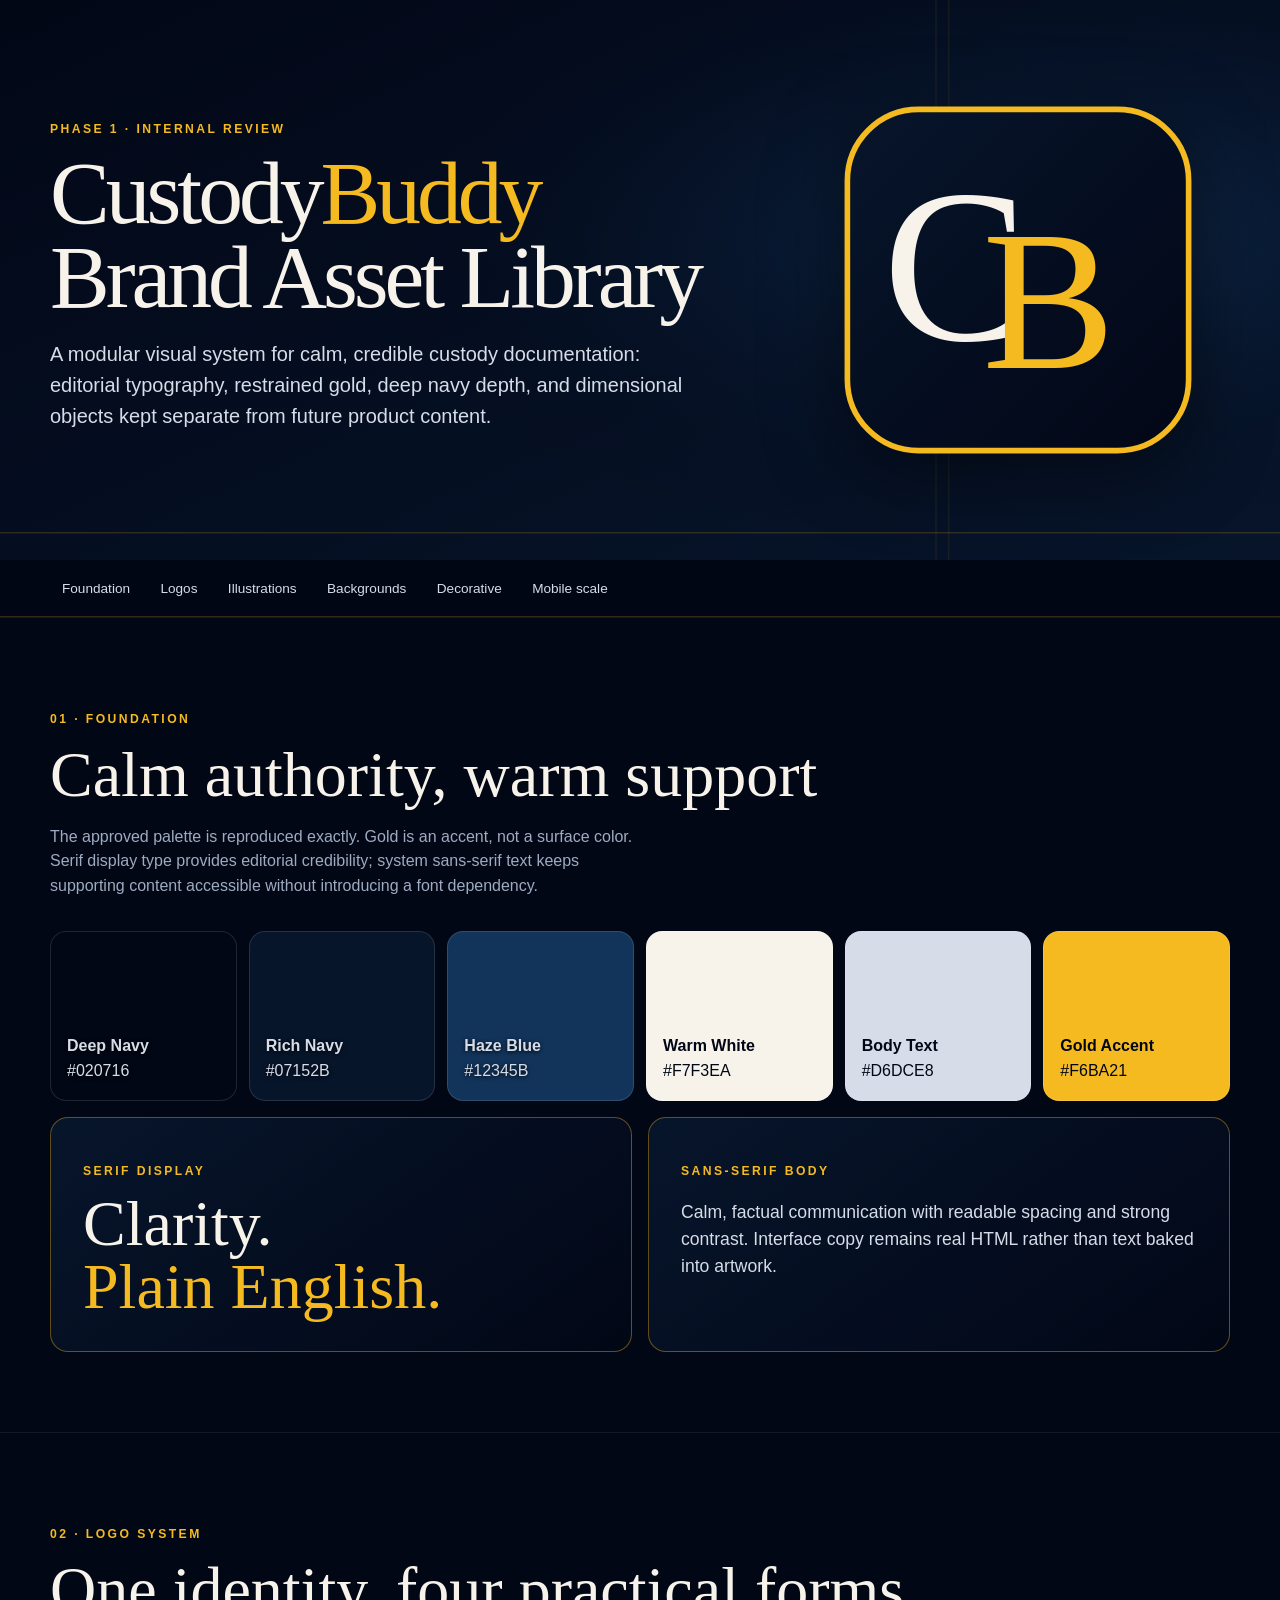
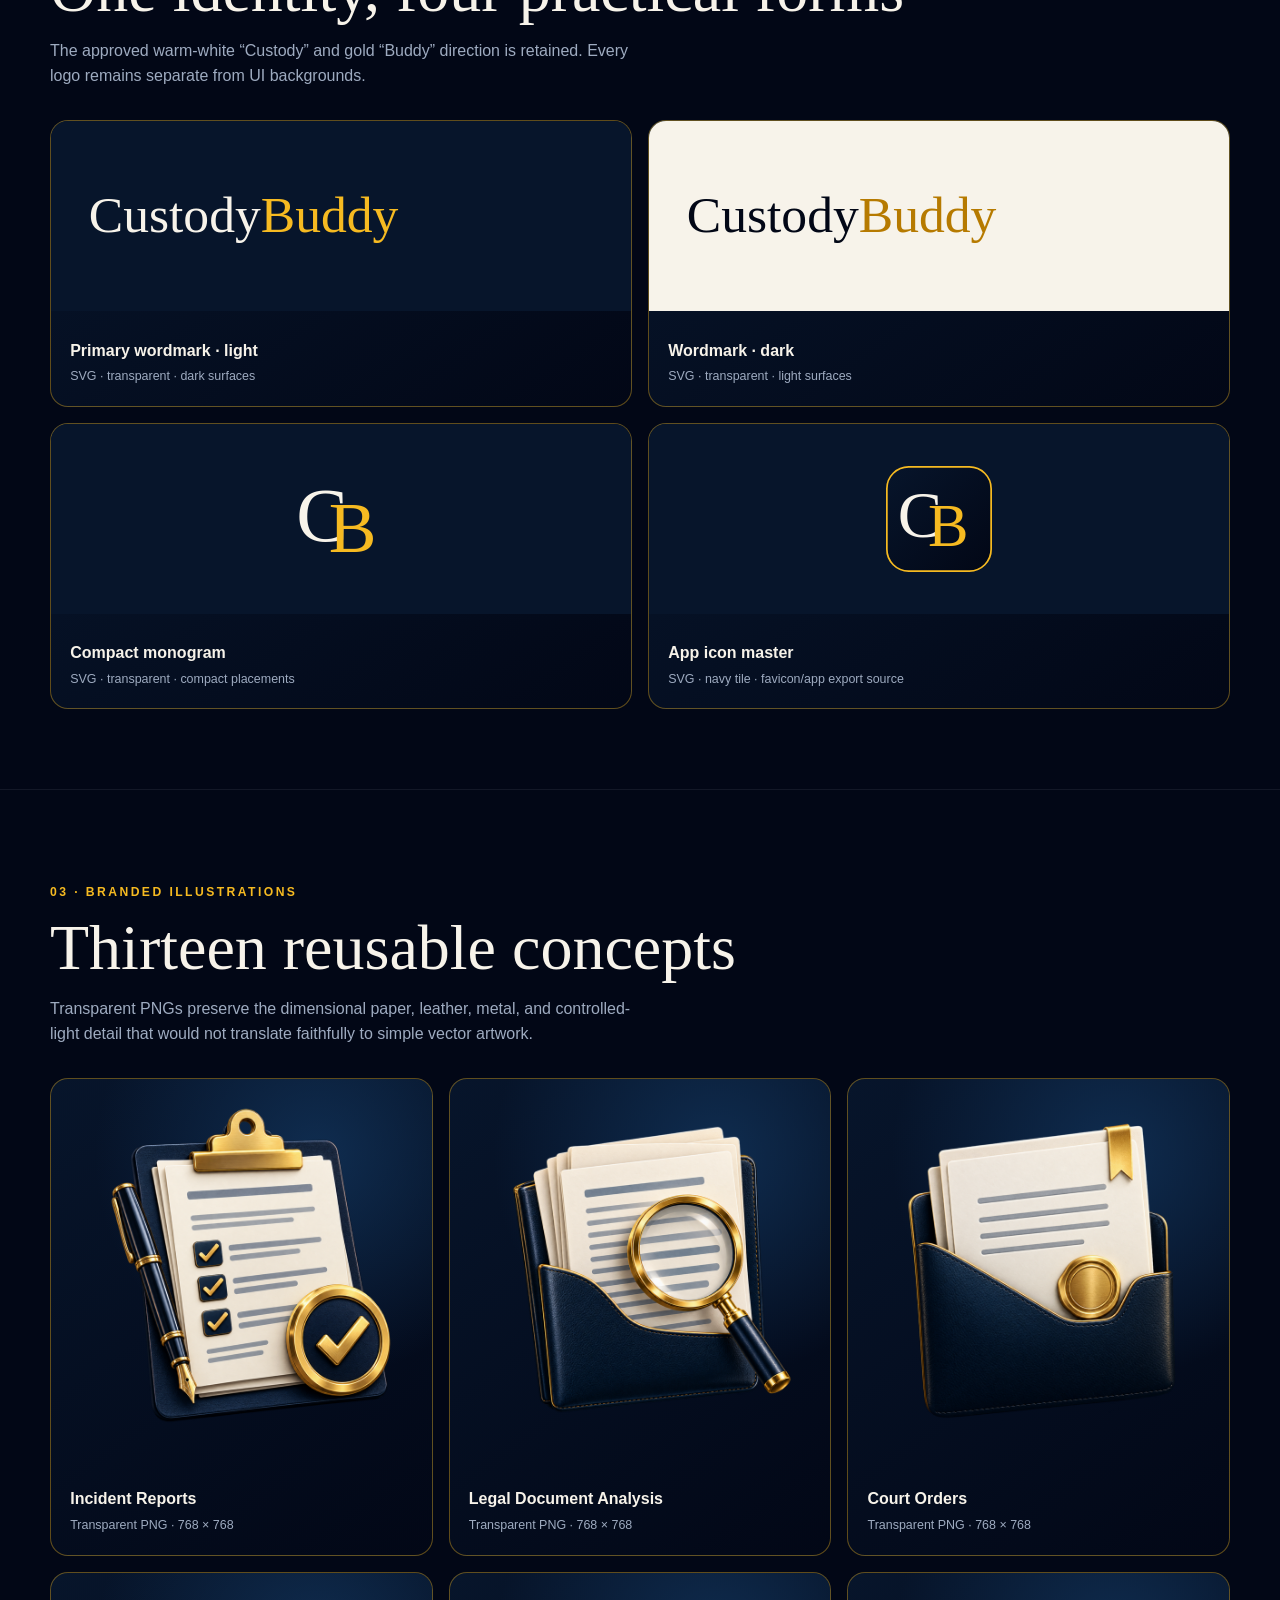
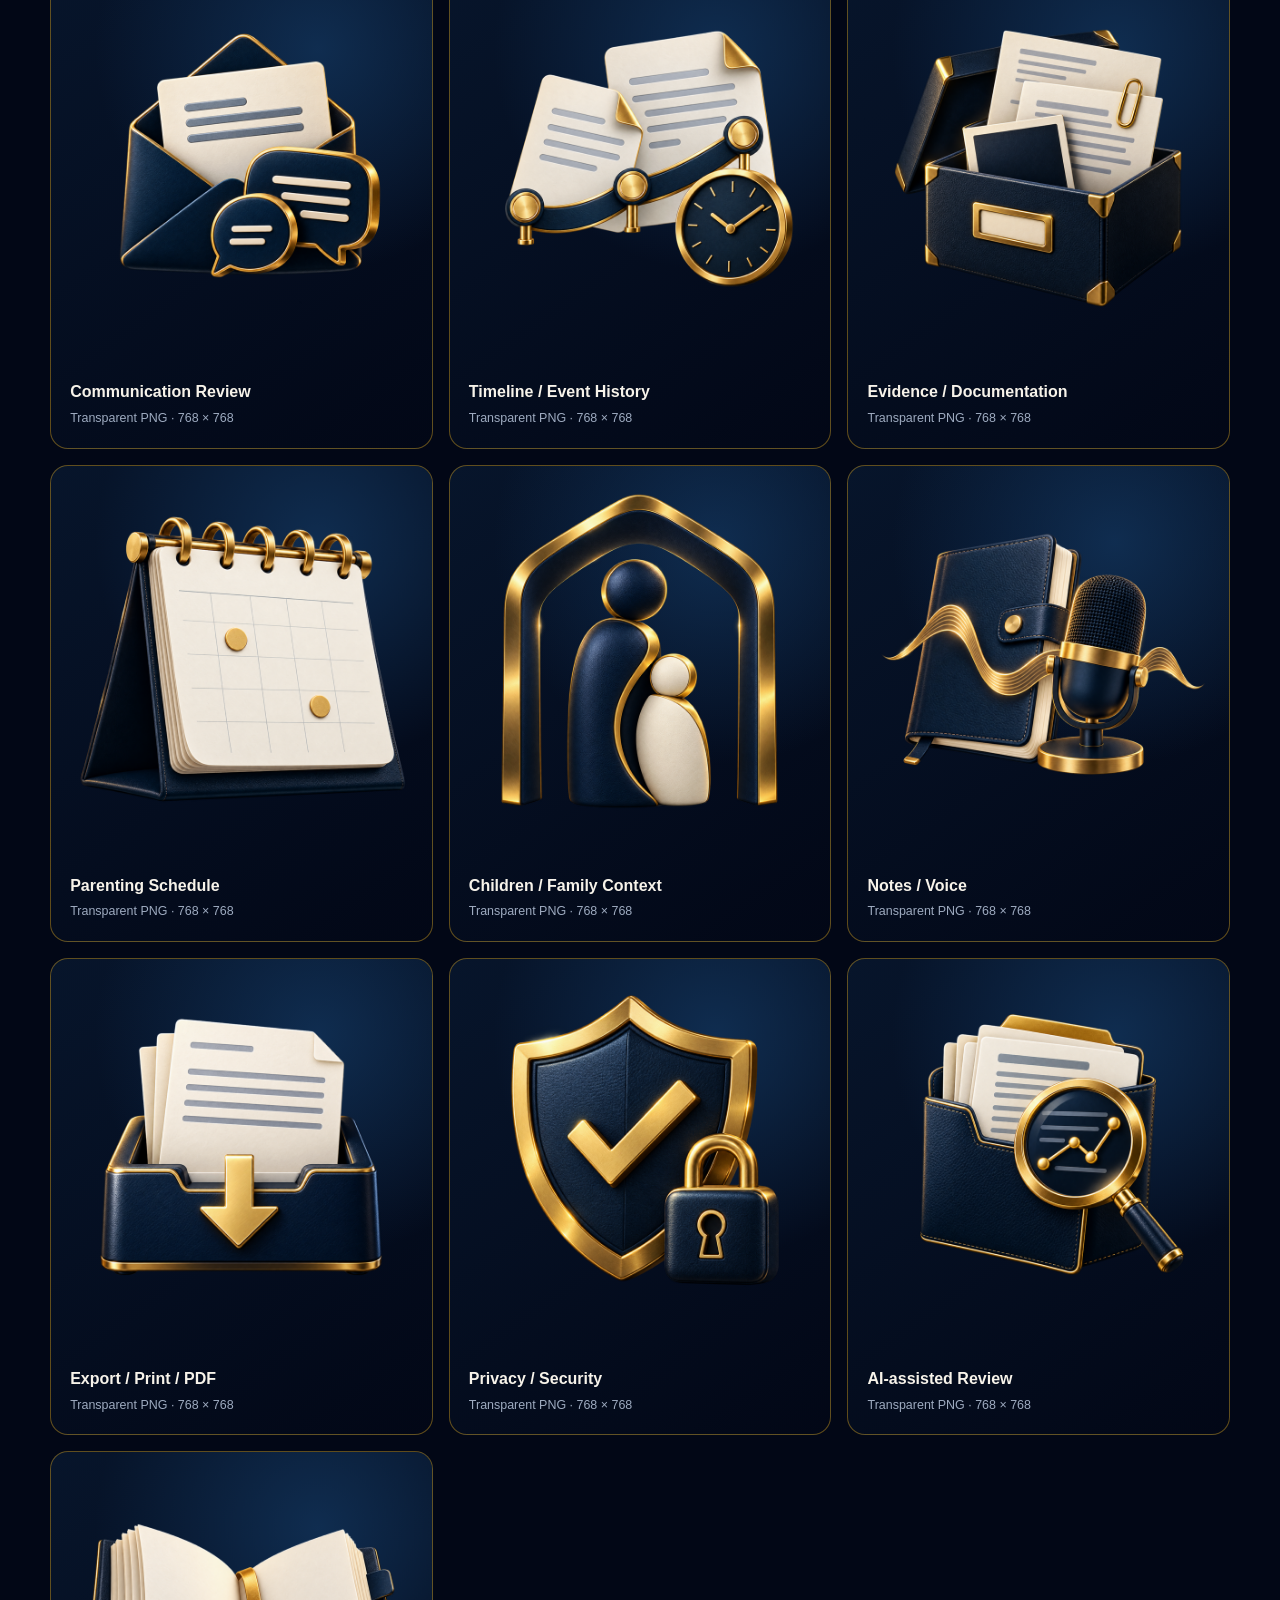
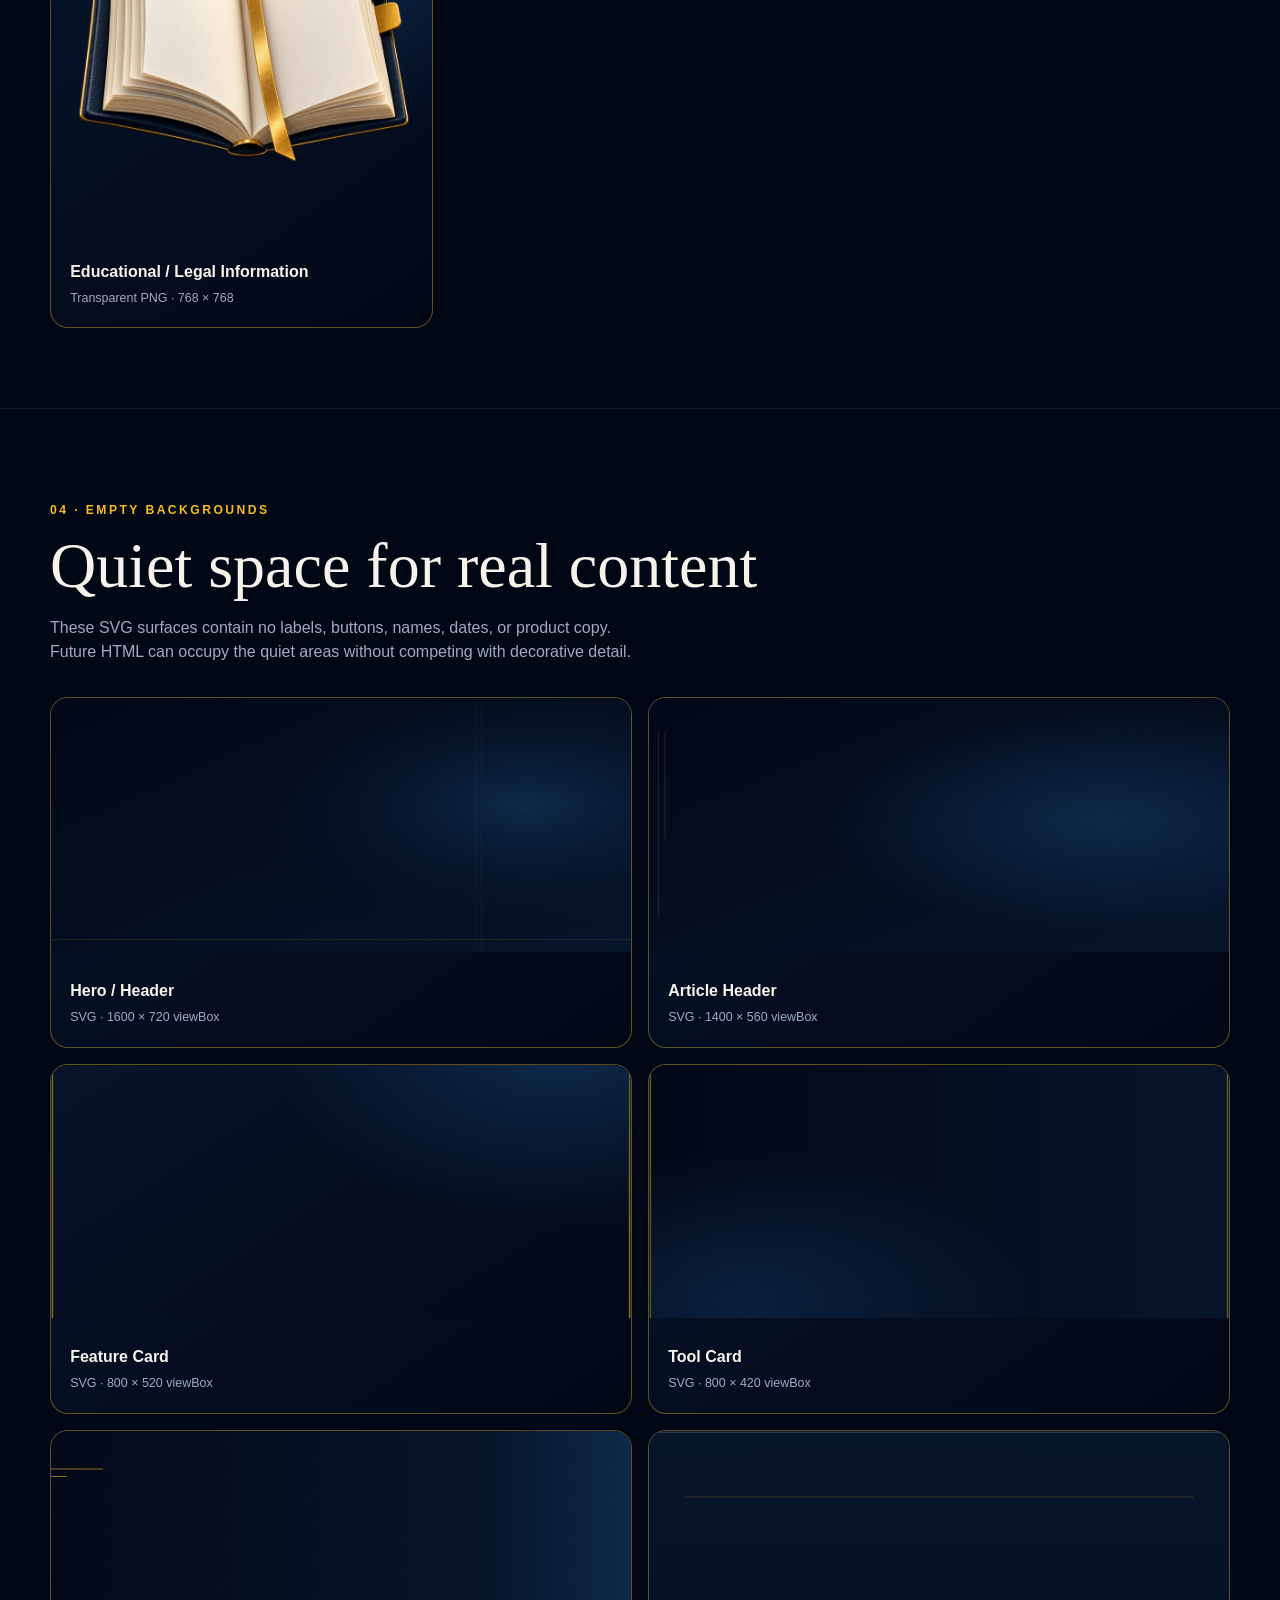
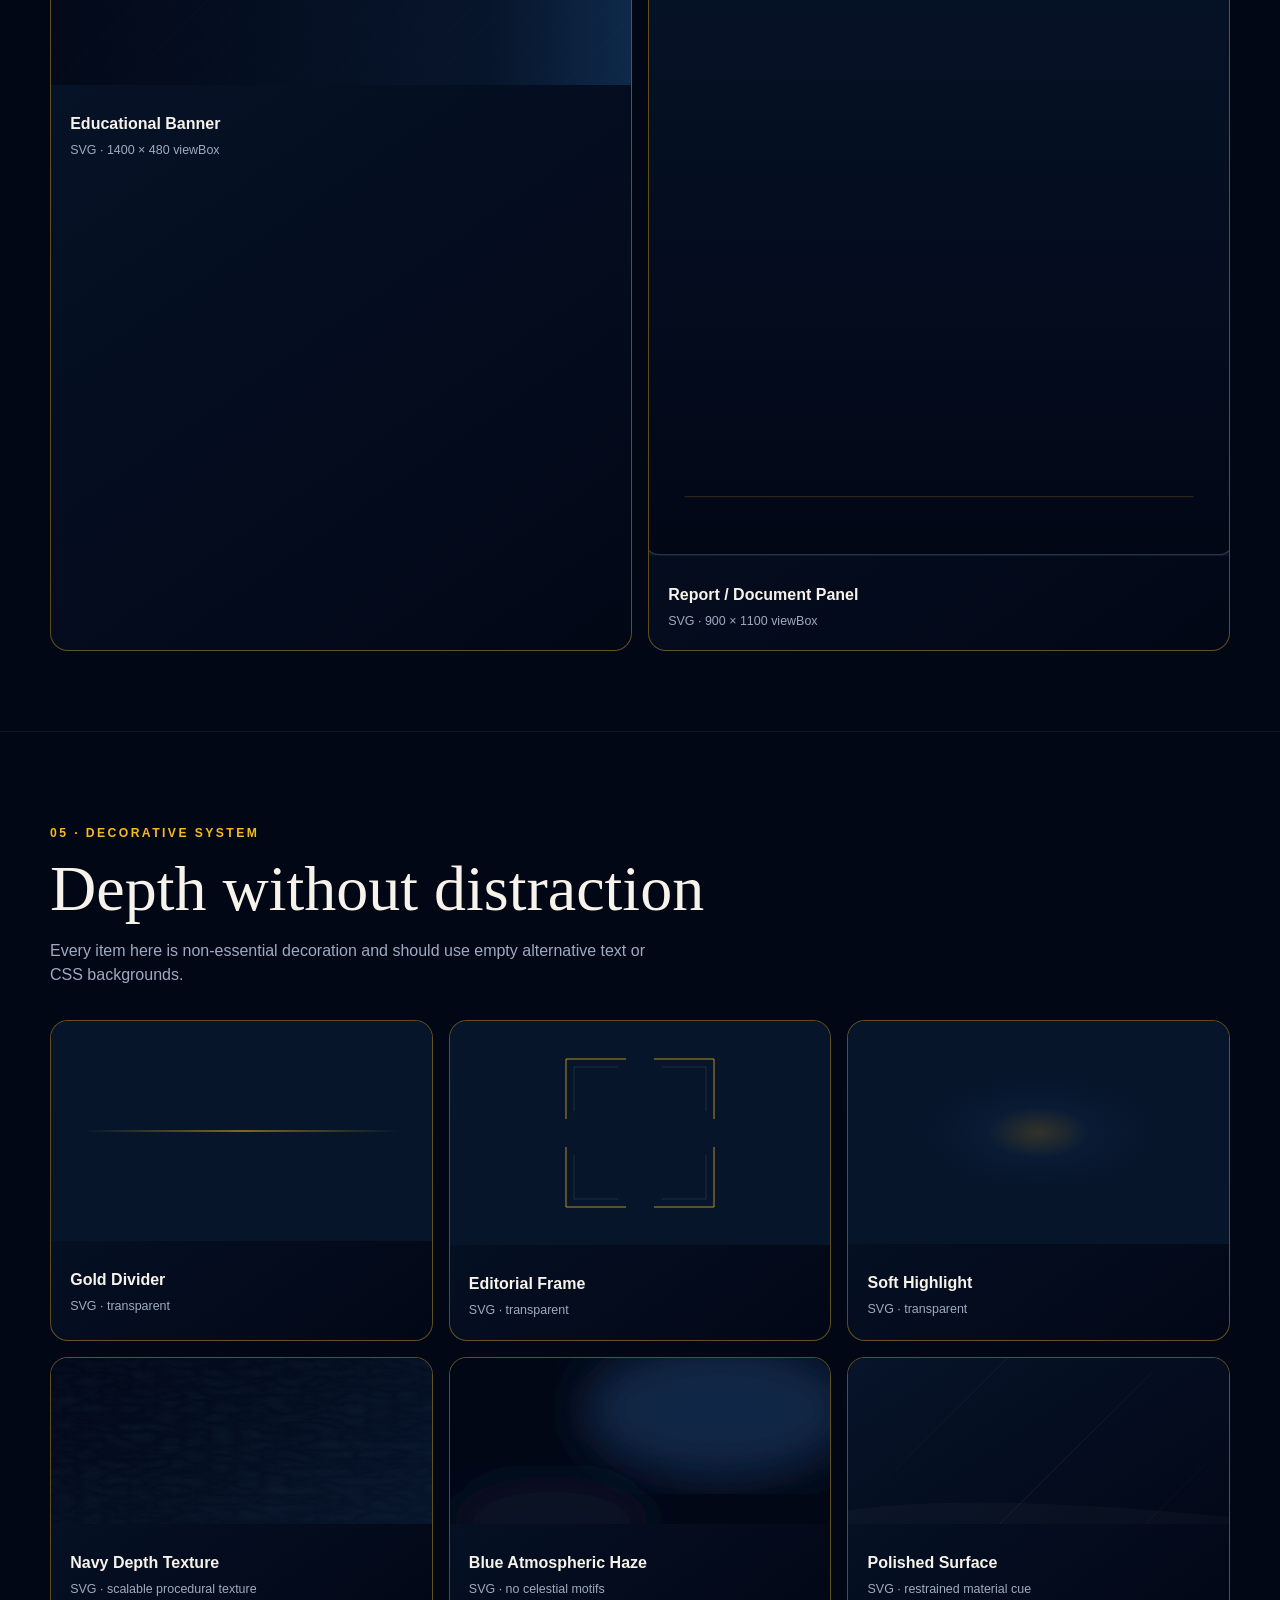
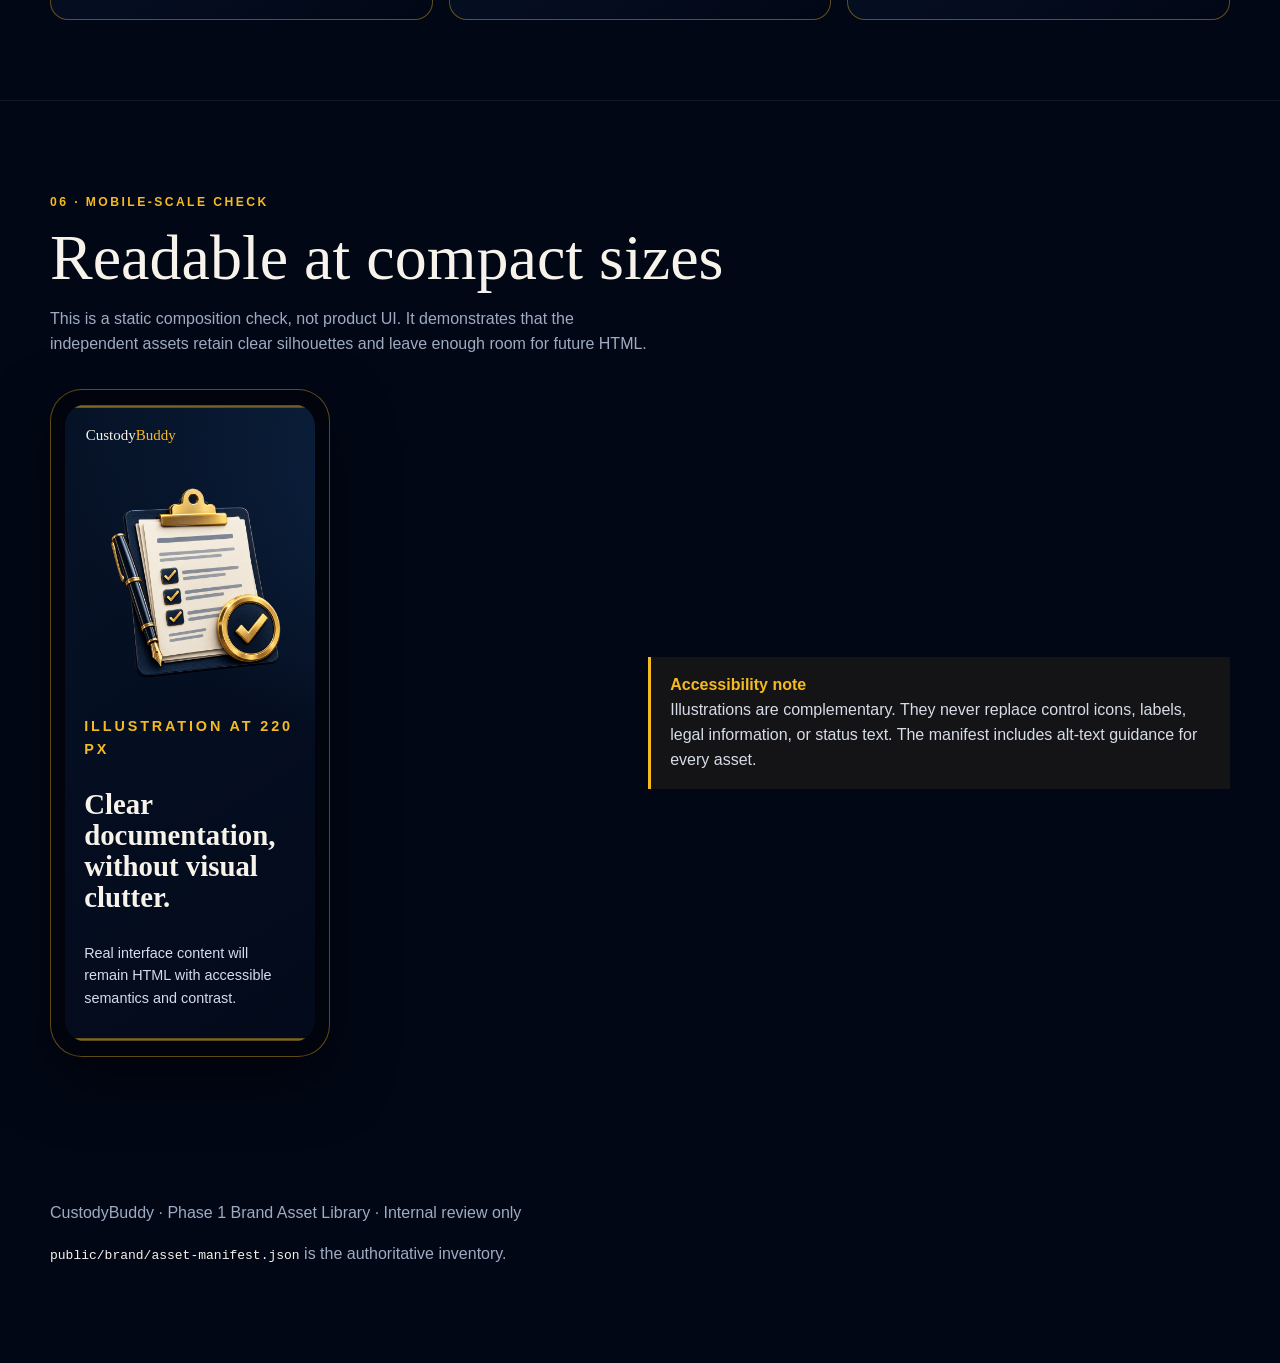
==== showcase/index.html @ 1f55a27e "Add new SVG assets for branding and decorative elements" ====
<!doctype html>
<html lang="en">
<head>
  <meta charset="utf-8">
  <meta name="viewport" content="width=device-width, initial-scale=1">
  <title>CustodyBuddy Phase 1 Asset Showcase</title>
  <style>
    :root{--deep:#020716;--navy:#07152b;--haze:#12345b;--cream:#f7f3ea;--body:#d6dce8;--gold:#f6ba21;--muted:#9eabc0;--line:rgba(246,186,33,.38)}
    *{box-sizing:border-box}html{scroll-behavior:smooth}body{margin:0;background:var(--deep);color:var(--body);font-family:Inter,-apple-system,BlinkMacSystemFont,"Segoe UI",sans-serif;line-height:1.55}img{max-width:100%;height:auto}a{color:var(--cream)}a:focus-visible{outline:3px solid var(--gold);outline-offset:4px}.skip{position:absolute;left:1rem;top:-5rem;background:var(--gold);color:var(--deep);padding:.7rem 1rem;z-index:20}.skip:focus{top:1rem}.wrap{width:min(1180px,calc(100% - 2rem));margin:auto}.eyebrow{font-size:.76rem;letter-spacing:.2em;text-transform:uppercase;color:var(--gold);font-weight:700}.hero{min-height:560px;display:grid;align-items:center;background:url('../public/brand/backgrounds/hero-header-navy.svg') center/cover}.hero-grid{display:grid;grid-template-columns:1.25fr .75fr;gap:3rem;align-items:center;padding:5rem 0}.hero h1,.section h2,.type-serif{font-family:Georgia,"Times New Roman",serif;color:var(--cream);font-weight:400}.hero h1{font-size:clamp(3rem,7vw,6.4rem);line-height:.94;margin:.5rem 0 1.2rem;letter-spacing:-.045em}.hero h1 span,.gold{color:var(--gold)}.lede{font-size:clamp(1rem,2vw,1.25rem);max-width:58ch}.hero-mark{width:min(360px,70vw);margin:auto;filter:drop-shadow(0 18px 38px rgba(0,0,0,.5))}.nav{position:sticky;top:0;z-index:10;background:rgba(2,7,22,.9);backdrop-filter:blur(14px);border-bottom:1px solid rgba(246,186,33,.2)}.nav .wrap{display:flex;gap:.4rem;overflow:auto;padding:.65rem 0}.nav a{text-decoration:none;white-space:nowrap;color:var(--body);font-size:.85rem;padding:.45rem .75rem;border-radius:999px}.nav a:hover{background:rgba(246,186,33,.1);color:var(--cream)}.section{padding:5rem 0;border-top:1px solid rgba(214,220,232,.08)}.section h2{font-size:clamp(2.2rem,5vw,4rem);line-height:1.05;margin:.35rem 0 1rem}.intro{max-width:68ch;margin-bottom:2rem;color:var(--muted)}.grid{display:grid;gap:1rem}.grid-4{grid-template-columns:repeat(4,1fr)}.grid-3{grid-template-columns:repeat(3,1fr)}.grid-2{grid-template-columns:repeat(2,1fr)}.card{border:1px solid var(--line);border-radius:18px;background:linear-gradient(145deg,var(--navy),var(--deep));overflow:hidden}.pad{padding:1.2rem}.card h3{color:var(--cream);font-size:1rem;margin:.5rem 0 .25rem}.meta{color:var(--muted);font-size:.78rem;margin:0}.asset-stage{aspect-ratio:1;display:grid;place-items:center;padding:1rem;background:radial-gradient(circle at 70% 20%,rgba(18,52,91,.8),transparent 55%)}.asset-stage img{width:100%;height:100%;object-fit:contain}.logo-stage{min-height:190px;display:grid;place-items:center;padding:2rem;background:var(--navy)}.logo-stage.light{background:var(--cream)}.logo-stage img{max-height:110px}.palette{display:grid;grid-template-columns:repeat(6,1fr);gap:.75rem}.swatch{min-height:170px;border-radius:16px;padding:1rem;display:flex;flex-direction:column;justify-content:flex-end;border:1px solid rgba(255,255,255,.12)}.swatch strong,.swatch span{text-shadow:0 1px 4px #000}.type-sample{padding:2rem;min-height:230px}.type-serif{font-size:clamp(2.3rem,5vw,4.6rem);line-height:.98;margin:0}.type-sans{font-size:1.1rem}.wide-stage{aspect-ratio:16/7;background-color:var(--navy);background-size:cover;background-position:center}.portrait-stage{aspect-ratio:4/5}.decor-stage{min-height:220px;display:grid;place-items:center;padding:2rem;background:var(--navy)}.decor-stage img{max-height:160px}.mobile{width:280px;max-width:100%;border:1px solid var(--line);border-radius:32px;padding:14px;background:#01040d;box-shadow:0 24px 60px rgba(0,0,0,.5)}.mobile-screen{border-radius:22px;overflow:hidden;background:url('../public/brand/backgrounds/feature-card-navy.svg') center/cover;padding:1.2rem;min-height:470px}.mobile-logo{width:150px}.mobile-art{display:block;width:220px;margin:1.5rem auto}.mobile h3{font-family:Georgia,"Times New Roman",serif;color:var(--cream);font-size:1.8rem;line-height:1.08}.mobile p{font-size:.9rem}.note{border-left:3px solid var(--gold);padding:1rem 1.2rem;background:rgba(246,186,33,.07);max-width:70ch}.footer{padding:3rem 0 5rem;color:var(--muted)}code{color:var(--cream)}
    @media(max-width:900px){.hero-grid{grid-template-columns:1fr}.hero-mark{width:220px}.grid-4,.grid-3{grid-template-columns:repeat(2,1fr)}.palette{grid-template-columns:repeat(3,1fr)}}
    @media(max-width:560px){.wrap{width:min(100% - 1.25rem,1180px)}.section{padding:3.5rem 0}.grid-4,.grid-3,.grid-2,.palette{grid-template-columns:1fr}.hero-grid{padding:3.5rem 0}.hero-mark{display:none}.asset-stage{padding:.5rem}}
    @media(prefers-reduced-motion:reduce){html{scroll-behavior:auto}}
  </style>
</head>
<body>
  <a class="skip" href="#main">Skip to asset library</a>
  <header class="hero">
    <div class="wrap hero-grid">
      <div><p class="eyebrow">Phase 1 · Internal review</p><h1>Custody<span>Buddy</span><br>Brand Asset Library</h1><p class="lede">A modular visual system for calm, credible custody documentation: editorial typography, restrained gold, deep navy depth, and dimensional objects kept separate from future product content.</p></div>
      <img class="hero-mark" src="../public/brand/logo/custodybuddy-app-icon.svg" alt="CustodyBuddy CB monogram">
    </div>
  </header>
  <nav class="nav" aria-label="Showcase sections"><div class="wrap"><a href="#foundation">Foundation</a><a href="#logos">Logos</a><a href="#illustrations">Illustrations</a><a href="#backgrounds">Backgrounds</a><a href="#decorative">Decorative</a><a href="#mobile">Mobile scale</a></div></nav>
  <main id="main">
    <section class="section" id="foundation"><div class="wrap"><p class="eyebrow">01 · Foundation</p><h2>Calm authority, warm support</h2><p class="intro">The approved palette is reproduced exactly. Gold is an accent, not a surface color. Serif display type provides editorial credibility; system sans-serif text keeps supporting content accessible without introducing a font dependency.</p>
      <div class="palette" aria-label="Approved color palette">
        <div class="swatch" style="background:#020716"><strong>Deep Navy</strong><span>#020716</span></div><div class="swatch" style="background:#07152b"><strong>Rich Navy</strong><span>#07152B</span></div><div class="swatch" style="background:#12345b"><strong>Haze Blue</strong><span>#12345B</span></div><div class="swatch" style="background:#f7f3ea;color:#020716"><strong style="text-shadow:none">Warm White</strong><span style="text-shadow:none">#F7F3EA</span></div><div class="swatch" style="background:#d6dce8;color:#020716"><strong style="text-shadow:none">Body Text</strong><span style="text-shadow:none">#D6DCE8</span></div><div class="swatch" style="background:#f6ba21;color:#020716"><strong style="text-shadow:none">Gold Accent</strong><span style="text-shadow:none">#F6BA21</span></div>
      </div>
      <div class="grid grid-2" style="margin-top:1rem"><div class="card type-sample"><p class="eyebrow">Serif display</p><p class="type-serif">Clarity.<br><span class="gold">Plain English.</span></p></div><div class="card type-sample"><p class="eyebrow">Sans-serif body</p><p class="type-sans">Calm, factual communication with readable spacing and strong contrast. Interface copy remains real HTML rather than text baked into artwork.</p></div></div>
    </div></section>
    <section class="section" id="logos"><div class="wrap"><p class="eyebrow">02 · Logo system</p><h2>One identity, four practical forms</h2><p class="intro">The approved warm-white “Custody” and gold “Buddy” direction is retained. Every logo remains separate from UI backgrounds.</p>
      <div class="grid grid-2">
        <article class="card"><div class="logo-stage"><img src="../public/brand/logo/custodybuddy-wordmark-light.svg" alt="CustodyBuddy light wordmark"></div><div class="pad"><h3>Primary wordmark · light</h3><p class="meta">SVG · transparent · dark surfaces</p></div></article>
        <article class="card"><div class="logo-stage light"><img src="../public/brand/logo/custodybuddy-wordmark-dark.svg" alt="CustodyBuddy dark wordmark"></div><div class="pad"><h3>Wordmark · dark</h3><p class="meta">SVG · transparent · light surfaces</p></div></article>
        <article class="card"><div class="logo-stage"><img src="../public/brand/logo/custodybuddy-monogram.svg" alt="CustodyBuddy CB monogram"></div><div class="pad"><h3>Compact monogram</h3><p class="meta">SVG · transparent · compact placements</p></div></article>
        <article class="card"><div class="logo-stage"><img src="../public/brand/logo/custodybuddy-app-icon.svg" alt="CustodyBuddy app icon"></div><div class="pad"><h3>App icon master</h3><p class="meta">SVG · navy tile · favicon/app export source</p></div></article>
      </div>
    </div></section>
    <section class="section" id="illustrations"><div class="wrap"><p class="eyebrow">03 · Branded illustrations</p><h2>Thirteen reusable concepts</h2><p class="intro">Transparent PNGs preserve the dimensional paper, leather, metal, and controlled-light detail that would not translate faithfully to simple vector artwork.</p>
      <div class="grid grid-3">
        <article class="card"><div class="asset-stage"><img src="../public/brand/illustrations/incident-report-illustration.png" alt=""></div><div class="pad"><h3>Incident Reports</h3><p class="meta">Transparent PNG · 768 × 768</p></div></article>
        <article class="card"><div class="asset-stage"><img src="../public/brand/illustrations/legal-document-analysis-illustration.png" alt=""></div><div class="pad"><h3>Legal Document Analysis</h3><p class="meta">Transparent PNG · 768 × 768</p></div></article>
        <article class="card"><div class="asset-stage"><img src="../public/brand/illustrations/court-orders-illustration.png" alt=""></div><div class="pad"><h3>Court Orders</h3><p class="meta">Transparent PNG · 768 × 768</p></div></article>
        <article class="card"><div class="asset-stage"><img src="../public/brand/illustrations/communication-review-illustration.png" alt=""></div><div class="pad"><h3>Communication Review</h3><p class="meta">Transparent PNG · 768 × 768</p></div></article>
        <article class="card"><div class="asset-stage"><img src="../public/brand/illustrations/timeline-event-history-illustration.png" alt=""></div><div class="pad"><h3>Timeline / Event History</h3><p class="meta">Transparent PNG · 768 × 768</p></div></article>
        <article class="card"><div class="asset-stage"><img src="../public/brand/illustrations/evidence-documentation-illustration.png" alt=""></div><div class="pad"><h3>Evidence / Documentation</h3><p class="meta">Transparent PNG · 768 × 768</p></div></article>
        <article class="card"><div class="asset-stage"><img src="../public/brand/illustrations/parenting-schedule-calendar-illustration.png" alt=""></div><div class="pad"><h3>Parenting Schedule</h3><p class="meta">Transparent PNG · 768 × 768</p></div></article>
        <article class="card"><div class="asset-stage"><img src="../public/brand/illustrations/children-family-context-illustration.png" alt=""></div><div class="pad"><h3>Children / Family Context</h3><p class="meta">Transparent PNG · 768 × 768</p></div></article>
        <article class="card"><div class="asset-stage"><img src="../public/brand/illustrations/notes-voice-documentation-illustration.png" alt=""></div><div class="pad"><h3>Notes / Voice</h3><p class="meta">Transparent PNG · 768 × 768</p></div></article>
        <article class="card"><div class="asset-stage"><img src="../public/brand/illustrations/export-print-pdf-illustration.png" alt=""></div><div class="pad"><h3>Export / Print / PDF</h3><p class="meta">Transparent PNG · 768 × 768</p></div></article>
        <article class="card"><div class="asset-stage"><img src="../public/brand/illustrations/privacy-security-illustration.png" alt=""></div><div class="pad"><h3>Privacy / Security</h3><p class="meta">Transparent PNG · 768 × 768</p></div></article>
        <article class="card"><div class="asset-stage"><img src="../public/brand/illustrations/ai-assisted-review-illustration.png" alt=""></div><div class="pad"><h3>AI-assisted Review</h3><p class="meta">Transparent PNG · 768 × 768</p></div></article>
        <article class="card"><div class="asset-stage"><img src="../public/brand/illustrations/educational-legal-information-illustration.png" alt=""></div><div class="pad"><h3>Educational / Legal Information</h3><p class="meta">Transparent PNG · 768 × 768</p></div></article>
      </div>
    </div></section>
    <section class="section" id="backgrounds"><div class="wrap"><p class="eyebrow">04 · Empty backgrounds</p><h2>Quiet space for real content</h2><p class="intro">These SVG surfaces contain no labels, buttons, names, dates, or product copy. Future HTML can occupy the quiet areas without competing with decorative detail.</p>
      <div class="grid grid-2">
        <article class="card"><div class="wide-stage" style="background-image:url('../public/brand/backgrounds/hero-header-navy.svg')"></div><div class="pad"><h3>Hero / Header</h3><p class="meta">SVG · 1600 × 720 viewBox</p></div></article>
        <article class="card"><div class="wide-stage" style="background-image:url('../public/brand/backgrounds/article-header-navy.svg')"></div><div class="pad"><h3>Article Header</h3><p class="meta">SVG · 1400 × 560 viewBox</p></div></article>
        <article class="card"><div class="wide-stage" style="background-image:url('../public/brand/backgrounds/feature-card-navy.svg')"></div><div class="pad"><h3>Feature Card</h3><p class="meta">SVG · 800 × 520 viewBox</p></div></article>
        <article class="card"><div class="wide-stage" style="background-image:url('../public/brand/backgrounds/tool-card-navy.svg')"></div><div class="pad"><h3>Tool Card</h3><p class="meta">SVG · 800 × 420 viewBox</p></div></article>
        <article class="card"><div class="wide-stage" style="background-image:url('../public/brand/backgrounds/educational-banner-navy.svg')"></div><div class="pad"><h3>Educational Banner</h3><p class="meta">SVG · 1400 × 480 viewBox</p></div></article>
        <article class="card"><div class="wide-stage portrait-stage" style="background-image:url('../public/brand/backgrounds/report-panel-navy.svg')"></div><div class="pad"><h3>Report / Document Panel</h3><p class="meta">SVG · 900 × 1100 viewBox</p></div></article>
      </div>
    </div></section>
    <section class="section" id="decorative"><div class="wrap"><p class="eyebrow">05 · Decorative system</p><h2>Depth without distraction</h2><p class="intro">Every item here is non-essential decoration and should use empty alternative text or CSS backgrounds.</p>
      <div class="grid grid-3">
        <article class="card"><div class="decor-stage"><img src="../public/brand/decorative/gold-divider.svg" alt=""></div><div class="pad"><h3>Gold Divider</h3><p class="meta">SVG · transparent</p></div></article>
        <article class="card"><div class="decor-stage"><img src="../public/brand/decorative/editorial-corner-frame.svg" alt=""></div><div class="pad"><h3>Editorial Frame</h3><p class="meta">SVG · transparent</p></div></article>
        <article class="card"><div class="decor-stage"><img src="../public/brand/decorative/soft-highlight.svg" alt=""></div><div class="pad"><h3>Soft Highlight</h3><p class="meta">SVG · transparent</p></div></article>
        <article class="card"><div class="wide-stage" style="background-image:url('../public/brand/textures/navy-depth-texture.svg')"></div><div class="pad"><h3>Navy Depth Texture</h3><p class="meta">SVG · scalable procedural texture</p></div></article>
        <article class="card"><div class="wide-stage" style="background-image:url('../public/brand/textures/blue-atmospheric-haze.svg')"></div><div class="pad"><h3>Blue Atmospheric Haze</h3><p class="meta">SVG · no celestial motifs</p></div></article>
        <article class="card"><div class="wide-stage" style="background-image:url('../public/brand/textures/polished-surface-texture.svg')"></div><div class="pad"><h3>Polished Surface</h3><p class="meta">SVG · restrained material cue</p></div></article>
      </div>
    </div></section>
    <section class="section" id="mobile"><div class="wrap"><p class="eyebrow">06 · Mobile-scale check</p><h2>Readable at compact sizes</h2><p class="intro">This is a static composition check, not product UI. It demonstrates that the independent assets retain clear silhouettes and leave enough room for future HTML.</p>
      <div class="grid grid-2" style="align-items:center"><div class="mobile"><div class="mobile-screen"><img class="mobile-logo" src="../public/brand/logo/custodybuddy-wordmark-light.svg" alt="CustodyBuddy"><img class="mobile-art" src="../public/brand/illustrations/incident-report-illustration.png" alt=""><p class="eyebrow">Illustration at 220 px</p><h3>Clear documentation, without visual clutter.</h3><p>Real interface content will remain HTML with accessible semantics and contrast.</p></div></div><div><div class="note"><strong class="gold">Accessibility note</strong><br>Illustrations are complementary. They never replace control icons, labels, legal information, or status text. The manifest includes alt-text guidance for every asset.</div></div></div>
    </div></section>
  </main>
  <footer class="footer"><div class="wrap"><p>CustodyBuddy · Phase 1 Brand Asset Library · Internal review only</p><p><code>public/brand/asset-manifest.json</code> is the authoritative inventory.</p></div></footer>
</body>
</html>
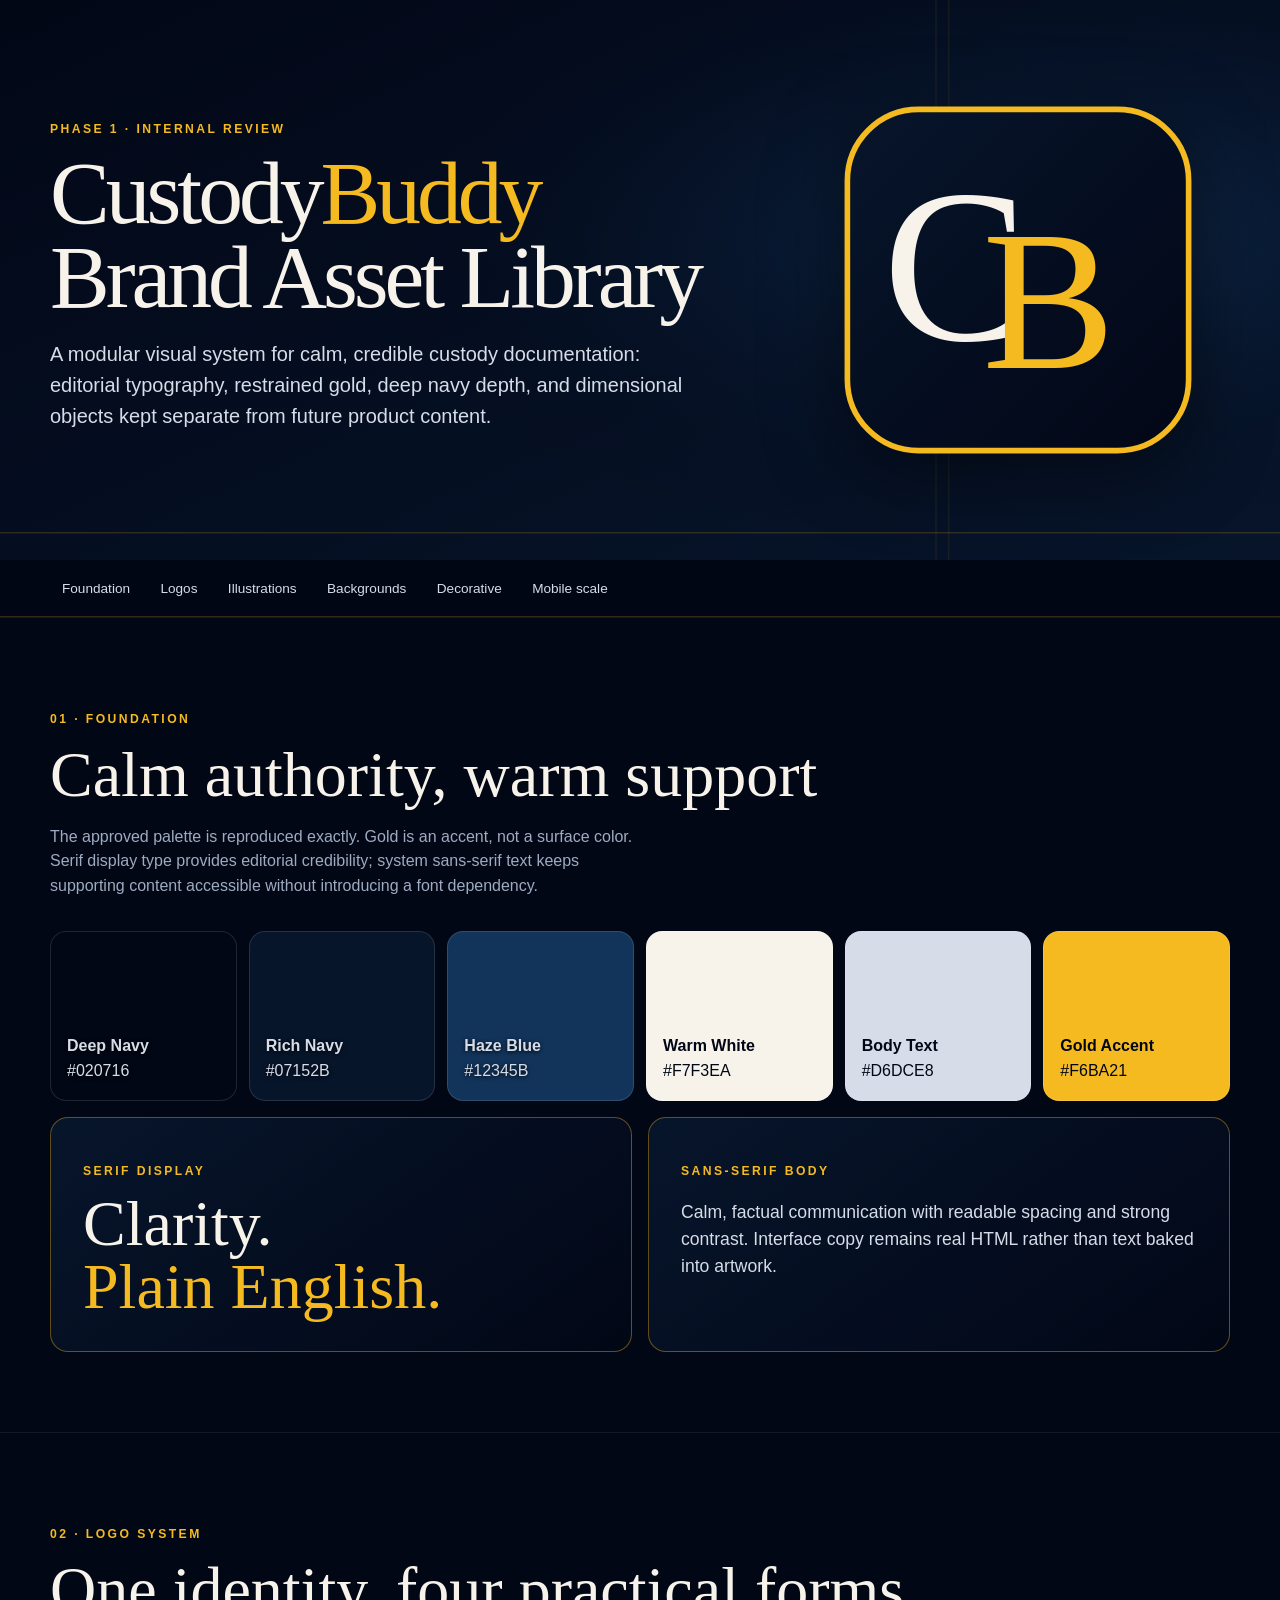
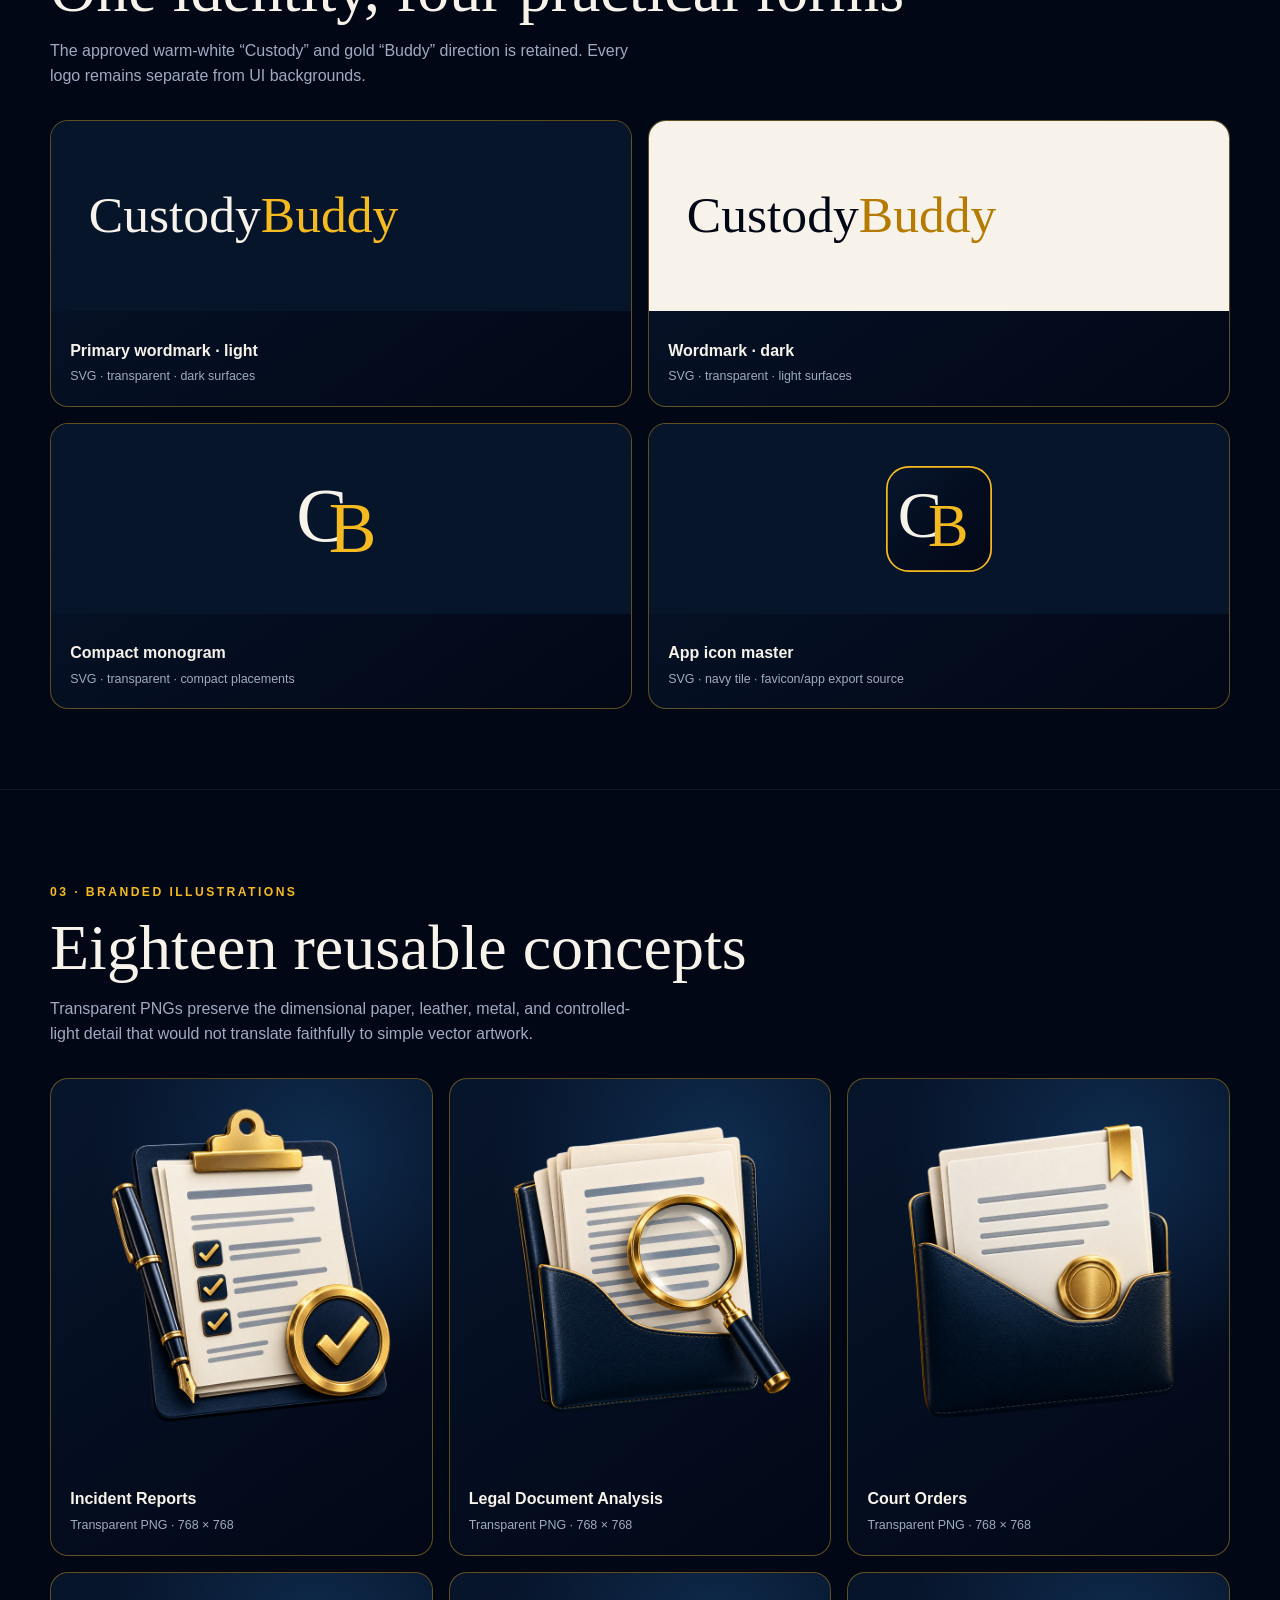
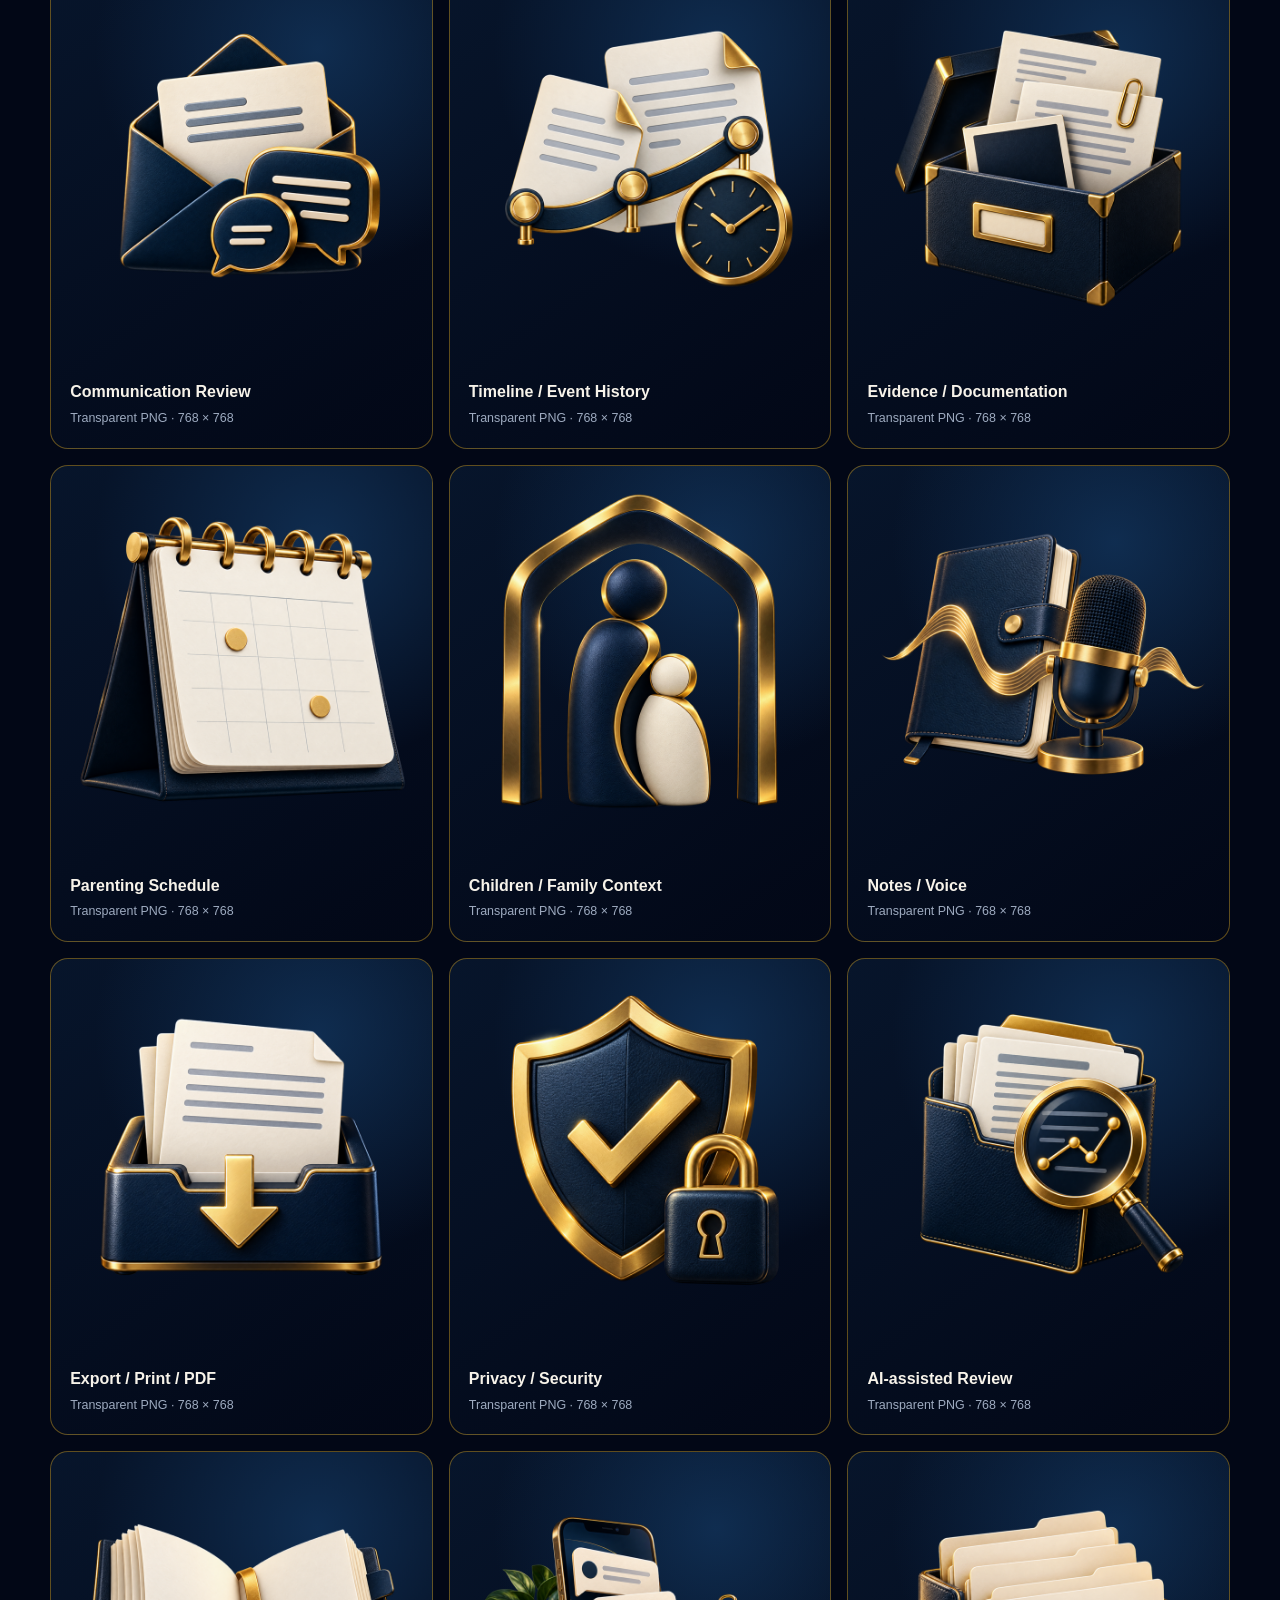
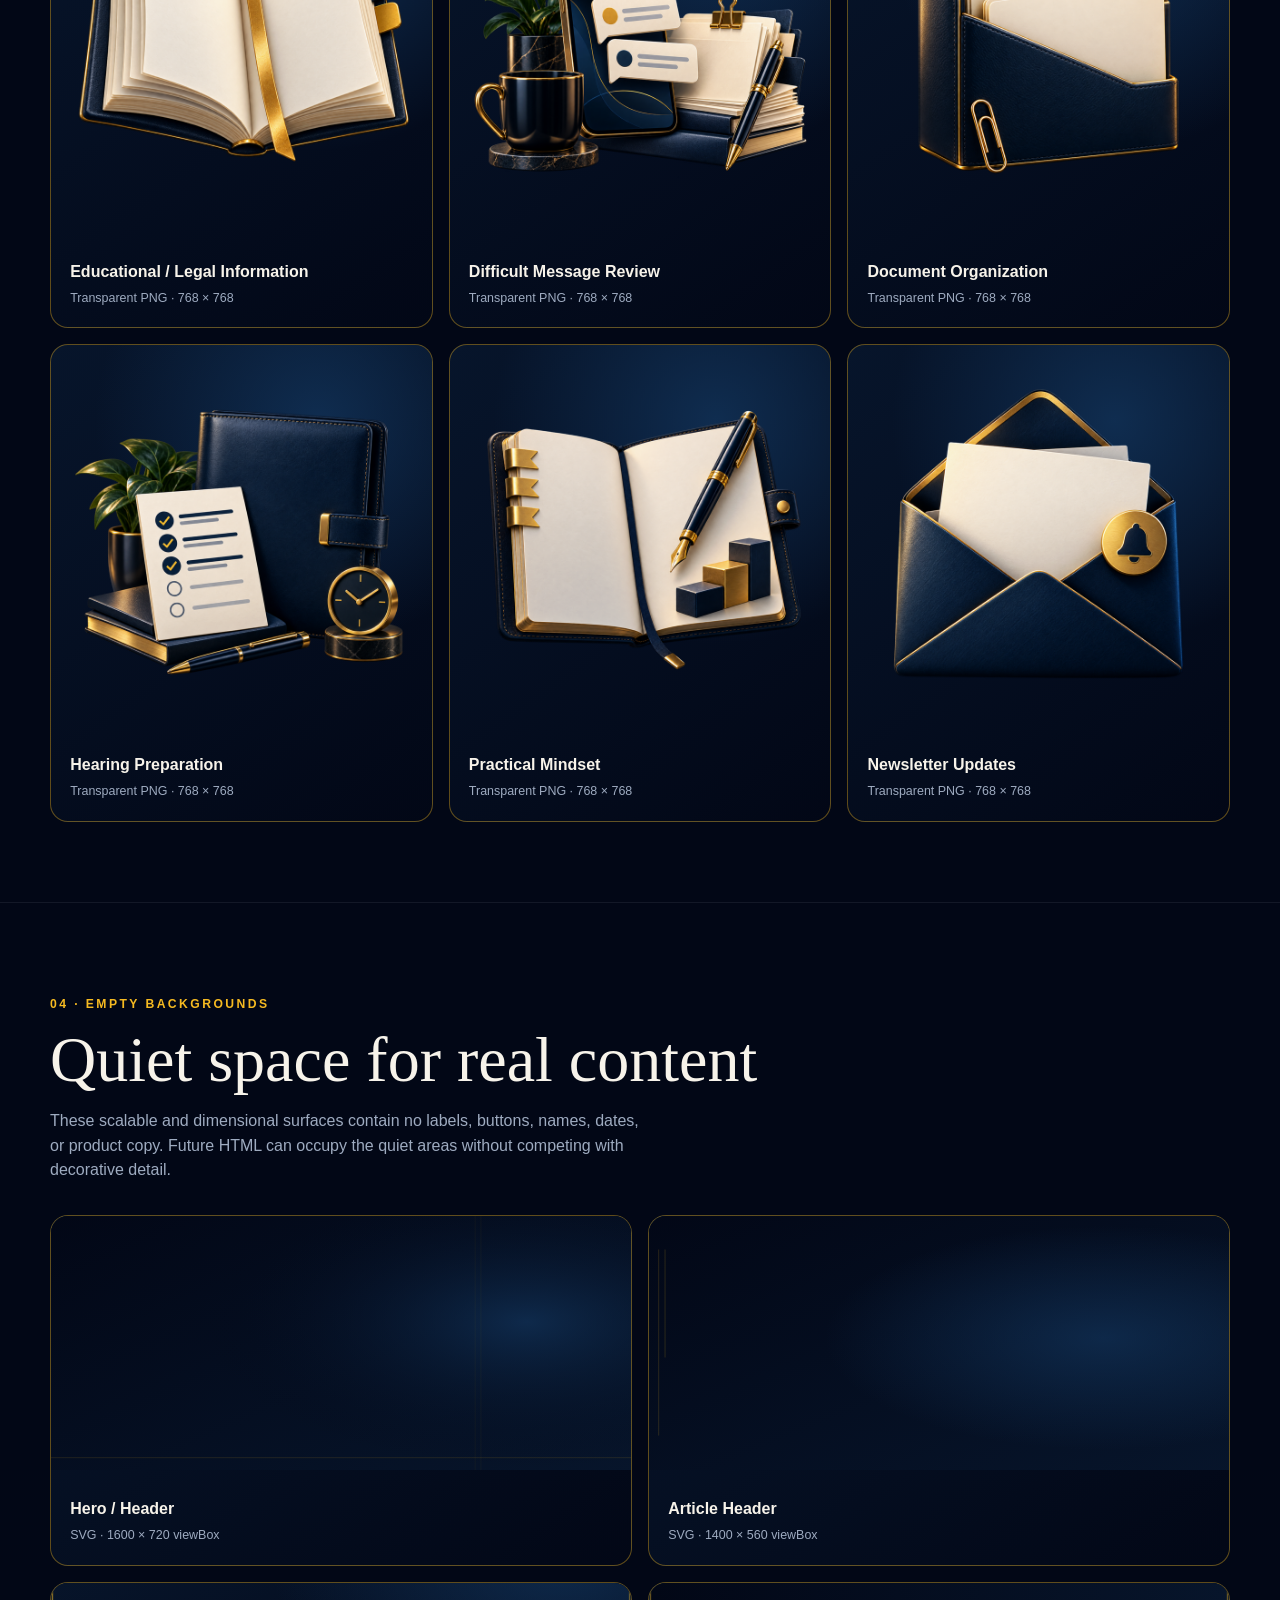
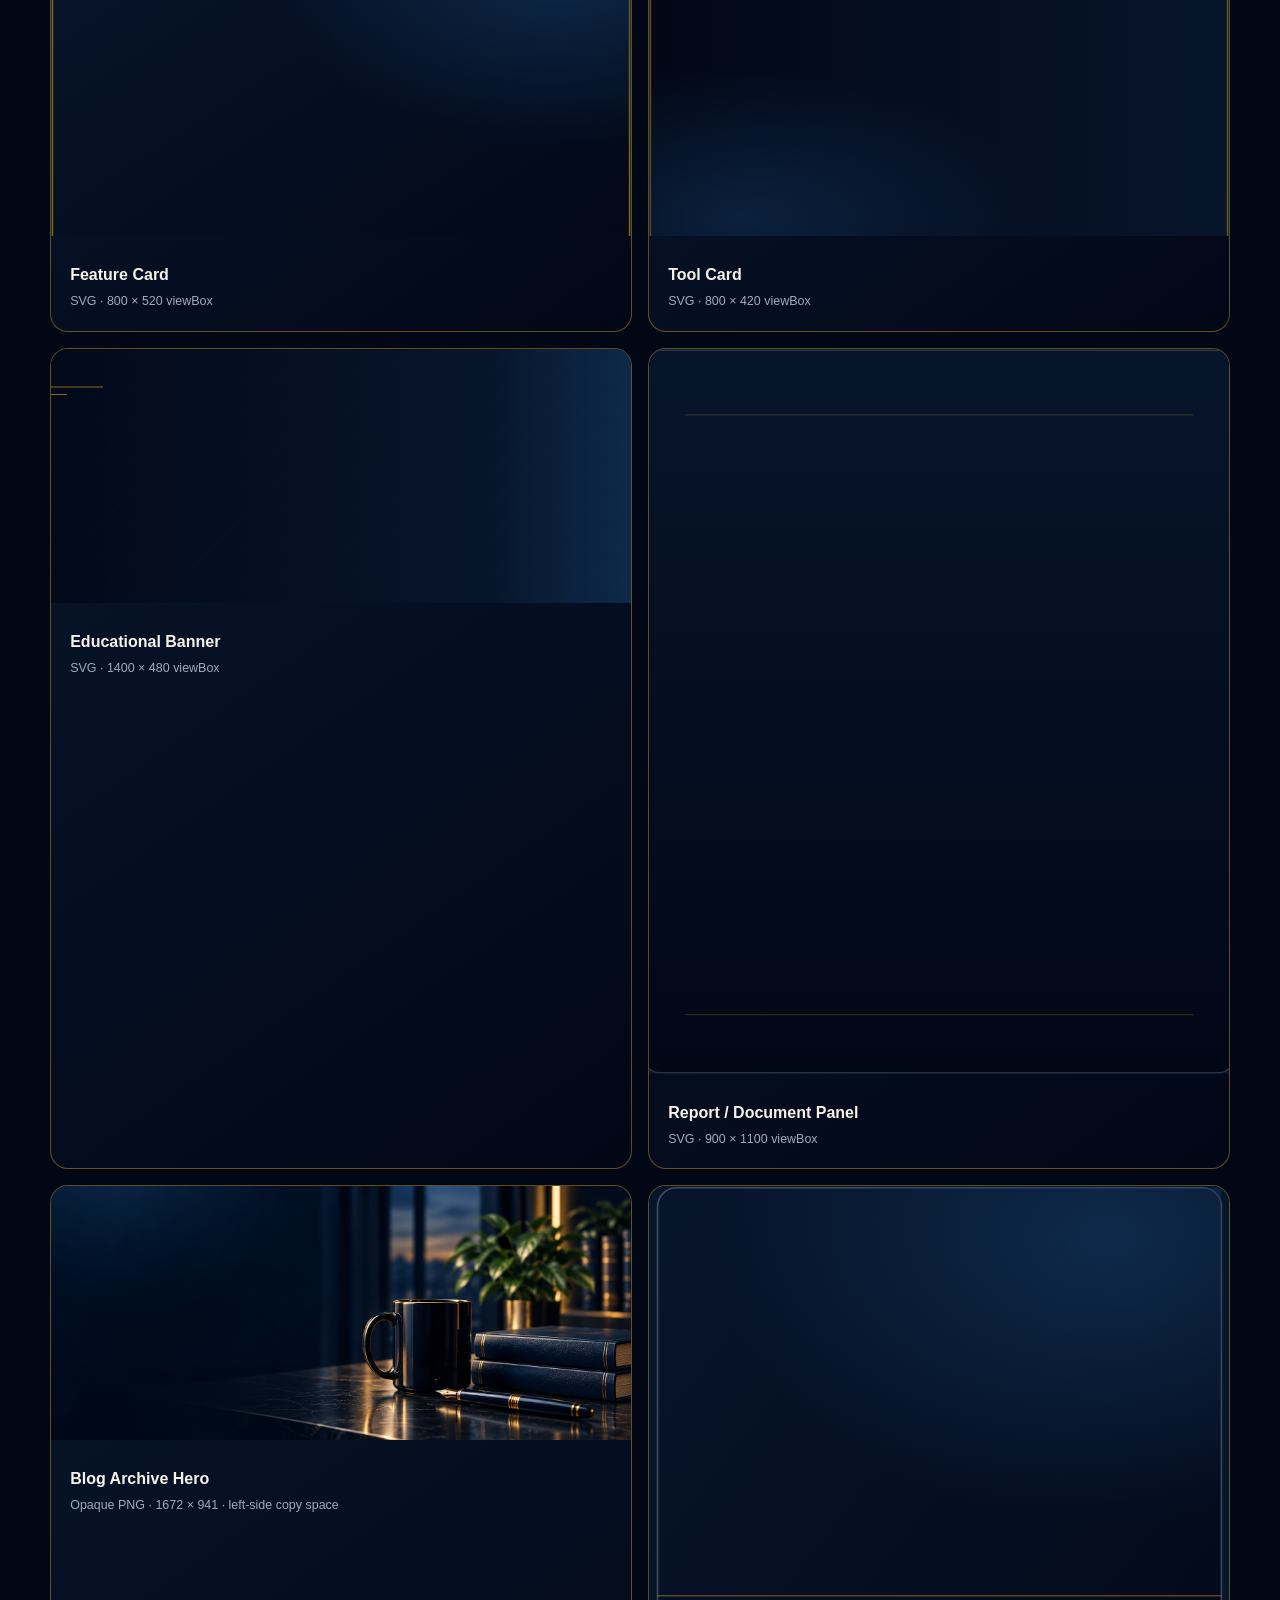
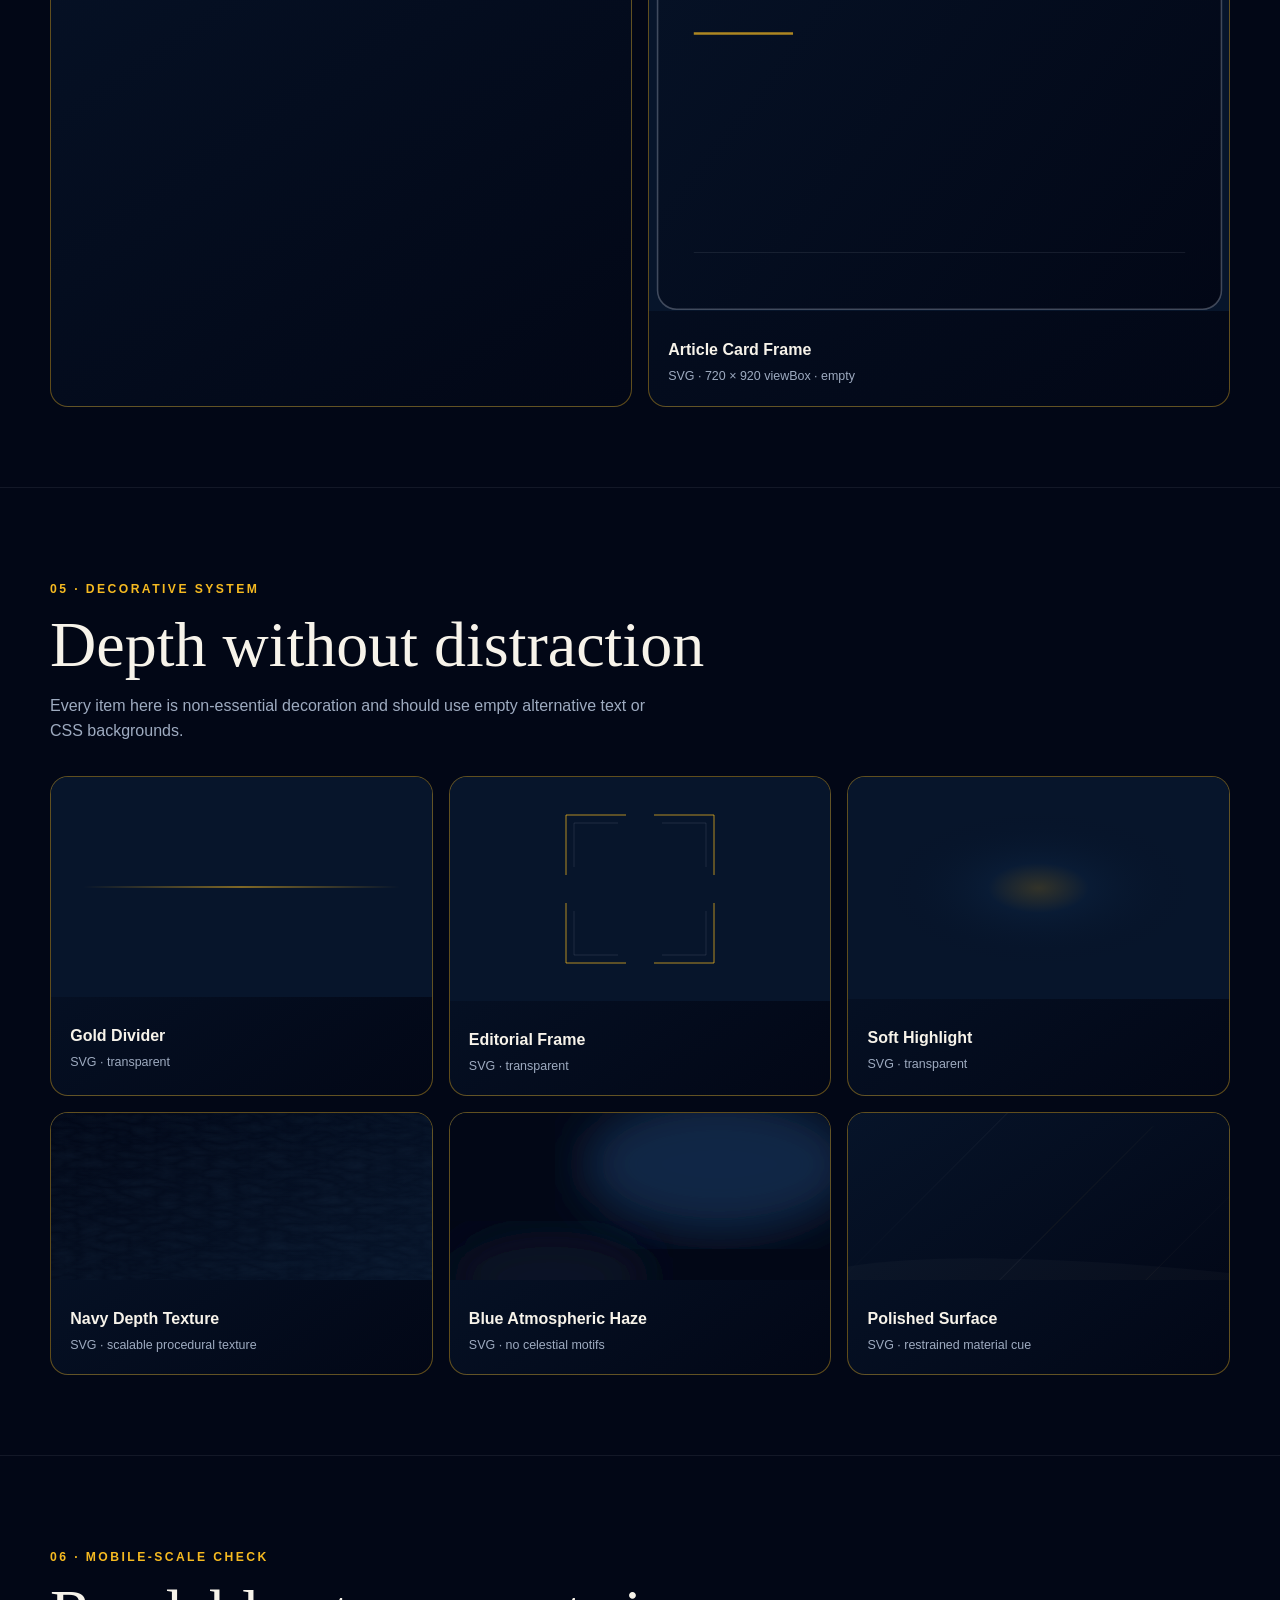
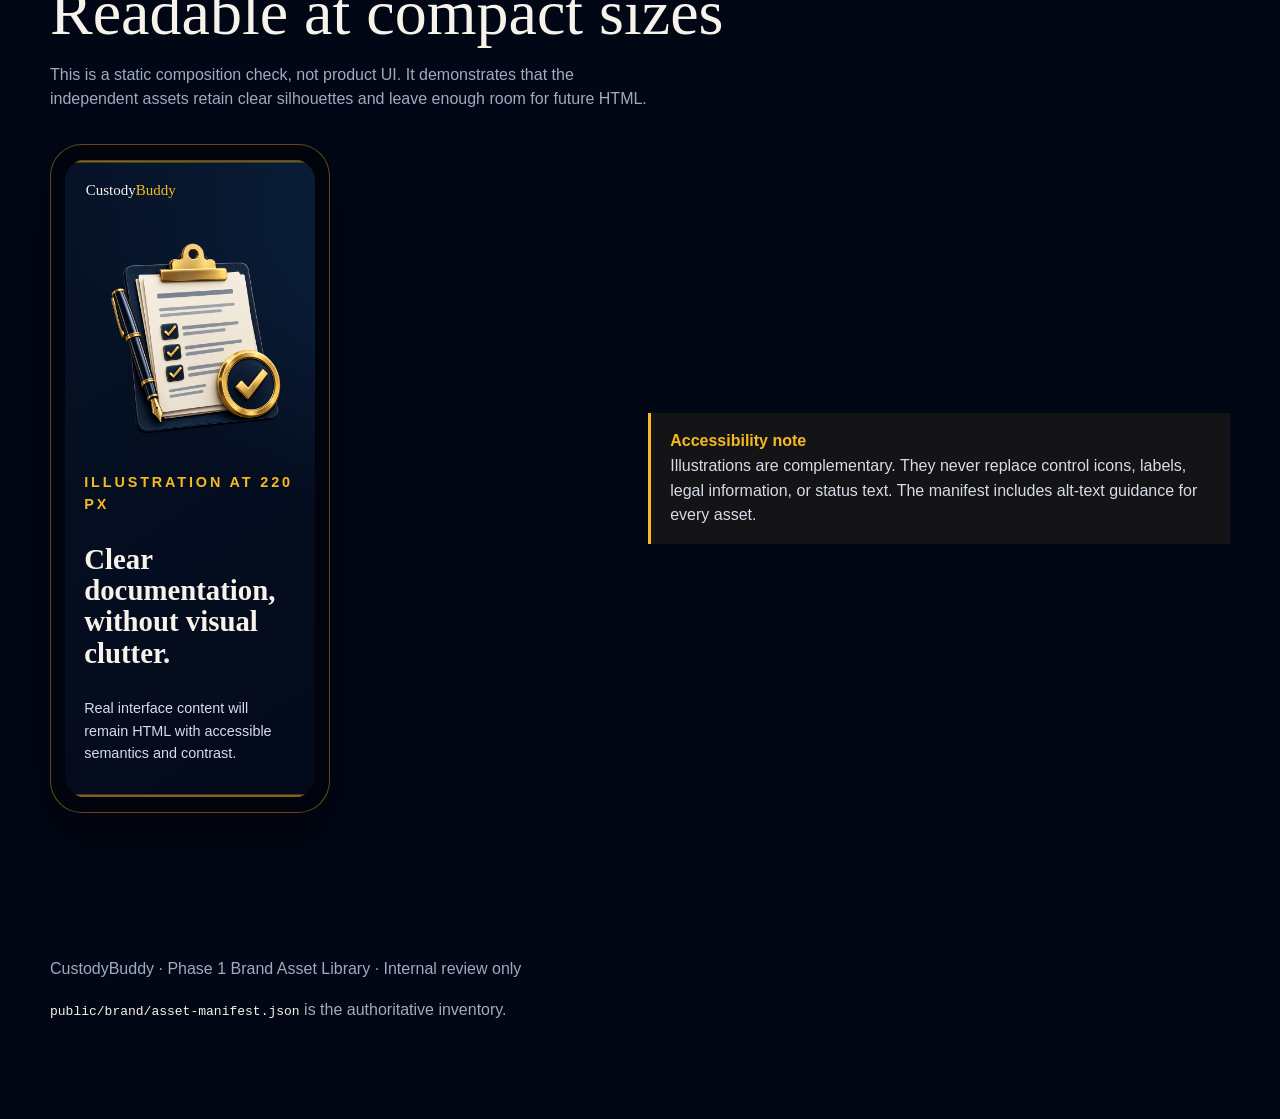
==== commit 98c71023: "Add new SVG background asset for article cards and update asset manifest" ====
--- a/showcase/index.html
+++ b/showcase/index.html
@@ -36,7 +36,7 @@
         <article class="card"><div class="logo-stage"><img src="../public/brand/logo/custodybuddy-app-icon.svg" alt="CustodyBuddy app icon"></div><div class="pad"><h3>App icon master</h3><p class="meta">SVG · navy tile · favicon/app export source</p></div></article>
       </div>
     </div></section>
-    <section class="section" id="illustrations"><div class="wrap"><p class="eyebrow">03 · Branded illustrations</p><h2>Thirteen reusable concepts</h2><p class="intro">Transparent PNGs preserve the dimensional paper, leather, metal, and controlled-light detail that would not translate faithfully to simple vector artwork.</p>
+    <section class="section" id="illustrations"><div class="wrap"><p class="eyebrow">03 · Branded illustrations</p><h2>Eighteen reusable concepts</h2><p class="intro">Transparent PNGs preserve the dimensional paper, leather, metal, and controlled-light detail that would not translate faithfully to simple vector artwork.</p>
       <div class="grid grid-3">
         <article class="card"><div class="asset-stage"><img src="../public/brand/illustrations/incident-report-illustration.png" alt=""></div><div class="pad"><h3>Incident Reports</h3><p class="meta">Transparent PNG · 768 × 768</p></div></article>
         <article class="card"><div class="asset-stage"><img src="../public/brand/illustrations/legal-document-analysis-illustration.png" alt=""></div><div class="pad"><h3>Legal Document Analysis</h3><p class="meta">Transparent PNG · 768 × 768</p></div></article>
@@ -51,9 +51,14 @@
         <article class="card"><div class="asset-stage"><img src="../public/brand/illustrations/privacy-security-illustration.png" alt=""></div><div class="pad"><h3>Privacy / Security</h3><p class="meta">Transparent PNG · 768 × 768</p></div></article>
         <article class="card"><div class="asset-stage"><img src="../public/brand/illustrations/ai-assisted-review-illustration.png" alt=""></div><div class="pad"><h3>AI-assisted Review</h3><p class="meta">Transparent PNG · 768 × 768</p></div></article>
         <article class="card"><div class="asset-stage"><img src="../public/brand/illustrations/educational-legal-information-illustration.png" alt=""></div><div class="pad"><h3>Educational / Legal Information</h3><p class="meta">Transparent PNG · 768 × 768</p></div></article>
+        <article class="card"><div class="asset-stage"><img src="../public/brand/illustrations/difficult-message-review-illustration.png" alt=""></div><div class="pad"><h3>Difficult Message Review</h3><p class="meta">Transparent PNG · 768 × 768</p></div></article>
+        <article class="card"><div class="asset-stage"><img src="../public/brand/illustrations/document-organization-illustration.png" alt=""></div><div class="pad"><h3>Document Organization</h3><p class="meta">Transparent PNG · 768 × 768</p></div></article>
+        <article class="card"><div class="asset-stage"><img src="../public/brand/illustrations/hearing-preparation-illustration.png" alt=""></div><div class="pad"><h3>Hearing Preparation</h3><p class="meta">Transparent PNG · 768 × 768</p></div></article>
+        <article class="card"><div class="asset-stage"><img src="../public/brand/illustrations/practical-mindset-illustration.png" alt=""></div><div class="pad"><h3>Practical Mindset</h3><p class="meta">Transparent PNG · 768 × 768</p></div></article>
+        <article class="card"><div class="asset-stage"><img src="../public/brand/illustrations/newsletter-updates-illustration.png" alt=""></div><div class="pad"><h3>Newsletter Updates</h3><p class="meta">Transparent PNG · 768 × 768</p></div></article>
       </div>
     </div></section>
-    <section class="section" id="backgrounds"><div class="wrap"><p class="eyebrow">04 · Empty backgrounds</p><h2>Quiet space for real content</h2><p class="intro">These SVG surfaces contain no labels, buttons, names, dates, or product copy. Future HTML can occupy the quiet areas without competing with decorative detail.</p>
+    <section class="section" id="backgrounds"><div class="wrap"><p class="eyebrow">04 · Empty backgrounds</p><h2>Quiet space for real content</h2><p class="intro">These scalable and dimensional surfaces contain no labels, buttons, names, dates, or product copy. Future HTML can occupy the quiet areas without competing with decorative detail.</p>
       <div class="grid grid-2">
         <article class="card"><div class="wide-stage" style="background-image:url('../public/brand/backgrounds/hero-header-navy.svg')"></div><div class="pad"><h3>Hero / Header</h3><p class="meta">SVG · 1600 × 720 viewBox</p></div></article>
         <article class="card"><div class="wide-stage" style="background-image:url('../public/brand/backgrounds/article-header-navy.svg')"></div><div class="pad"><h3>Article Header</h3><p class="meta">SVG · 1400 × 560 viewBox</p></div></article>
@@ -61,6 +66,8 @@
         <article class="card"><div class="wide-stage" style="background-image:url('../public/brand/backgrounds/tool-card-navy.svg')"></div><div class="pad"><h3>Tool Card</h3><p class="meta">SVG · 800 × 420 viewBox</p></div></article>
         <article class="card"><div class="wide-stage" style="background-image:url('../public/brand/backgrounds/educational-banner-navy.svg')"></div><div class="pad"><h3>Educational Banner</h3><p class="meta">SVG · 1400 × 480 viewBox</p></div></article>
         <article class="card"><div class="wide-stage portrait-stage" style="background-image:url('../public/brand/backgrounds/report-panel-navy.svg')"></div><div class="pad"><h3>Report / Document Panel</h3><p class="meta">SVG · 900 × 1100 viewBox</p></div></article>
+        <article class="card"><div class="wide-stage" style="background-image:url('../public/brand/backgrounds/blog-archive-hero.png')"></div><div class="pad"><h3>Blog Archive Hero</h3><p class="meta">Opaque PNG · 1672 × 941 · left-side copy space</p></div></article>
+        <article class="card"><div class="wide-stage portrait-stage" style="background-image:url('../public/brand/backgrounds/blog-article-card-frame.svg');background-size:contain;background-repeat:no-repeat"></div><div class="pad"><h3>Article Card Frame</h3><p class="meta">SVG · 720 × 920 viewBox · empty</p></div></article>
       </div>
     </div></section>
     <section class="section" id="decorative"><div class="wrap"><p class="eyebrow">05 · Decorative system</p><h2>Depth without distraction</h2><p class="intro">Every item here is non-essential decoration and should use empty alternative text or CSS backgrounds.</p>
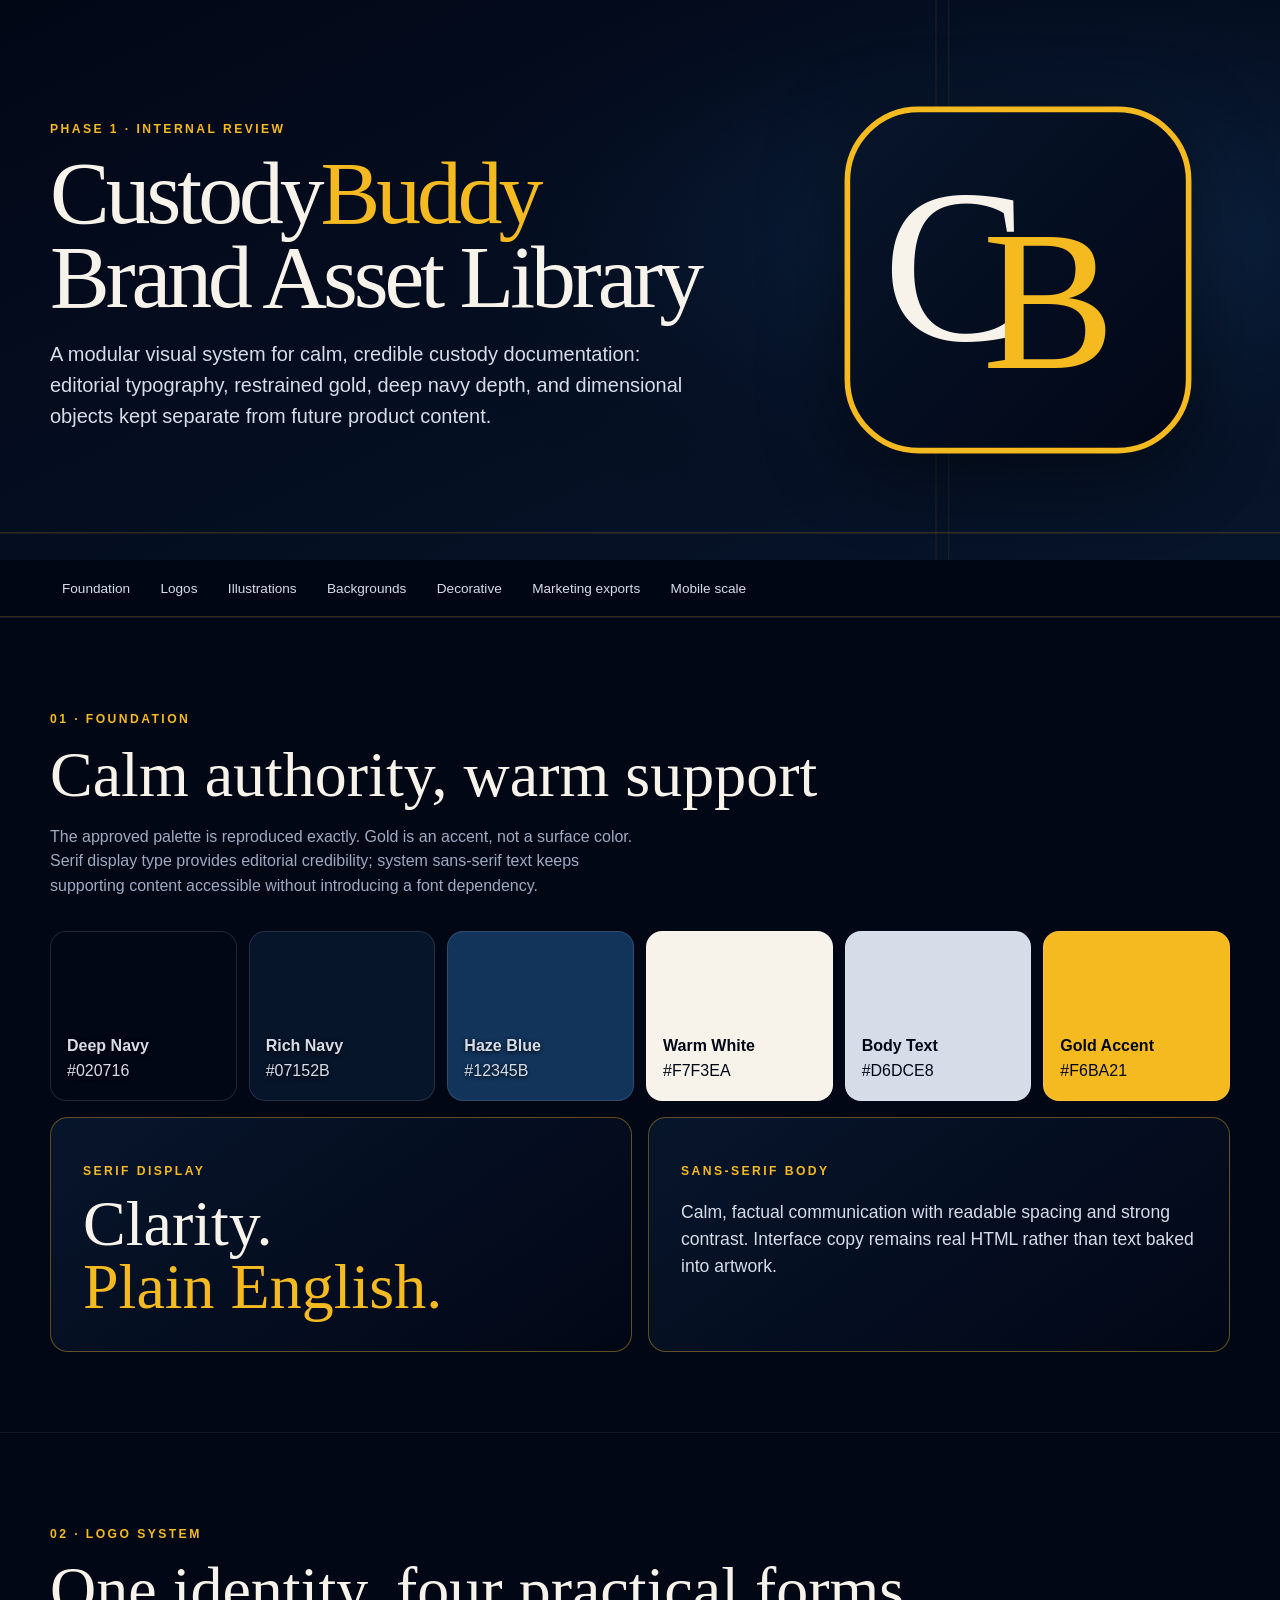
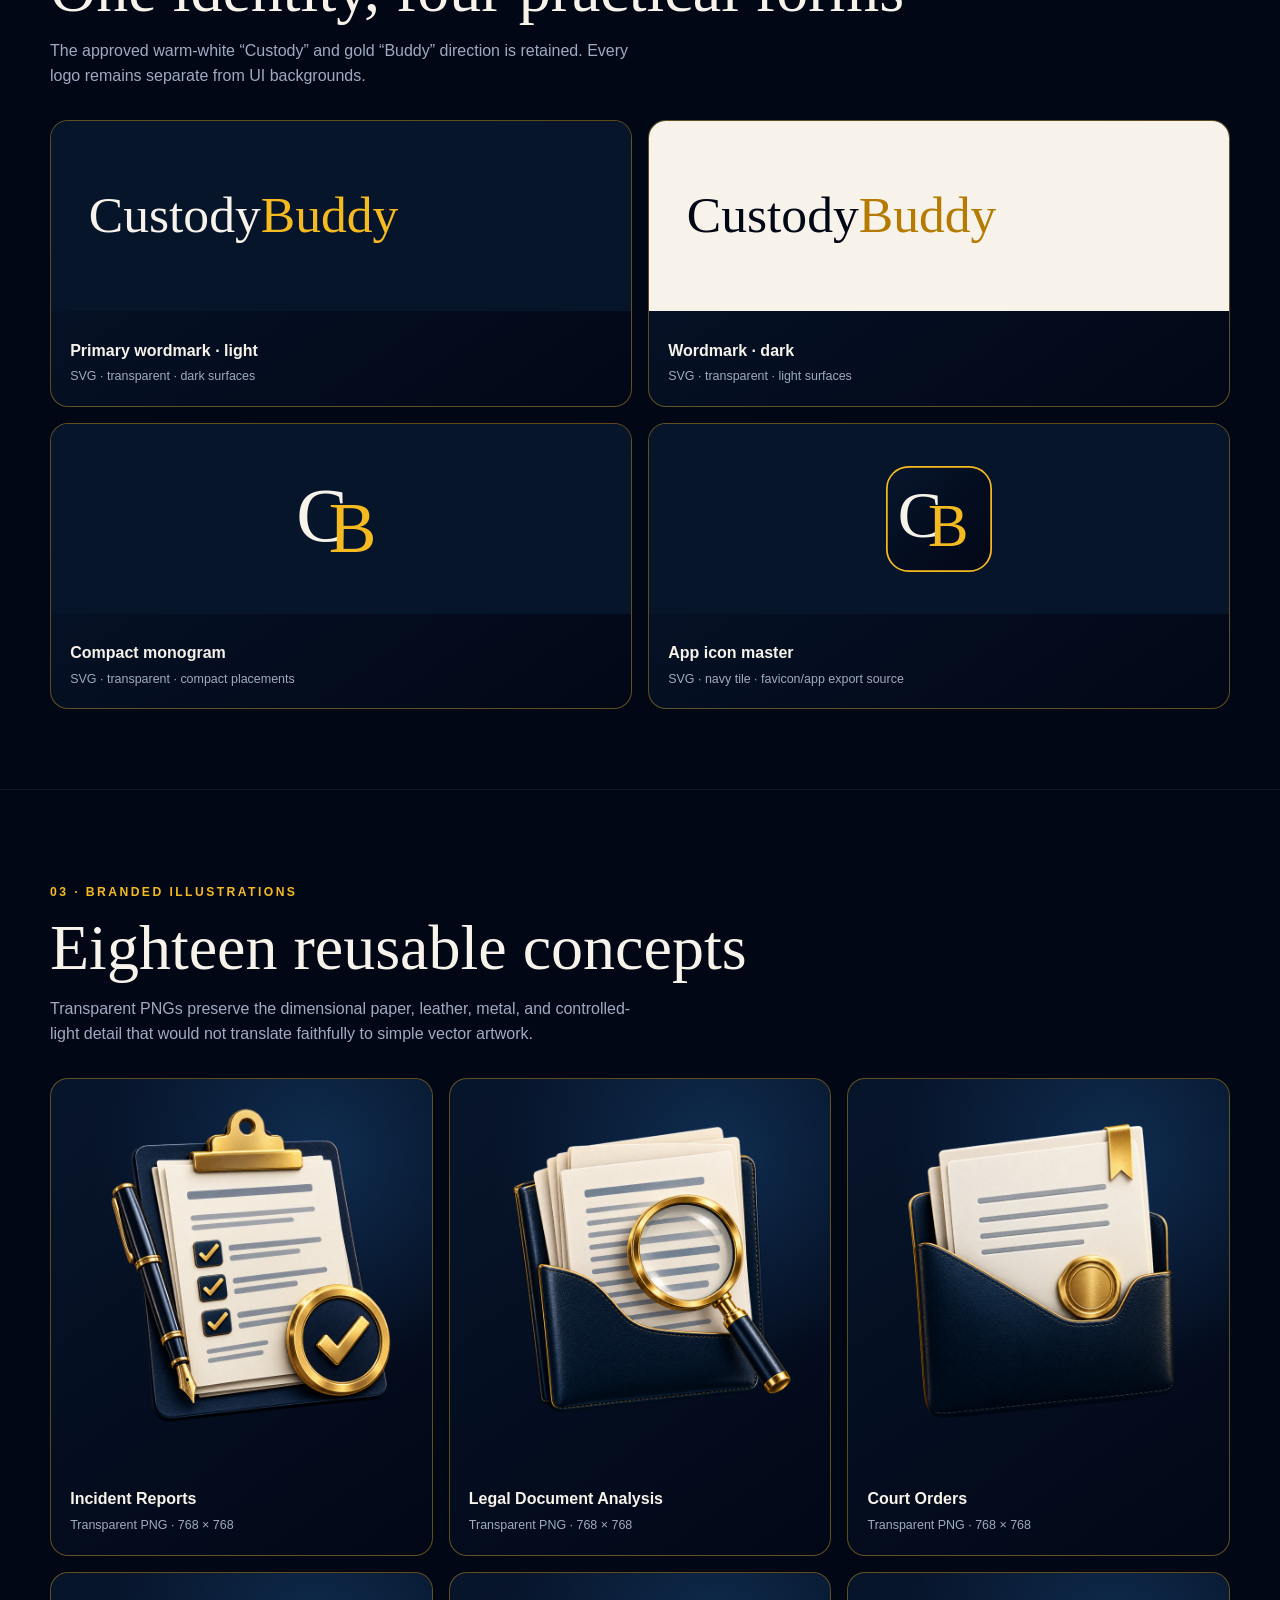
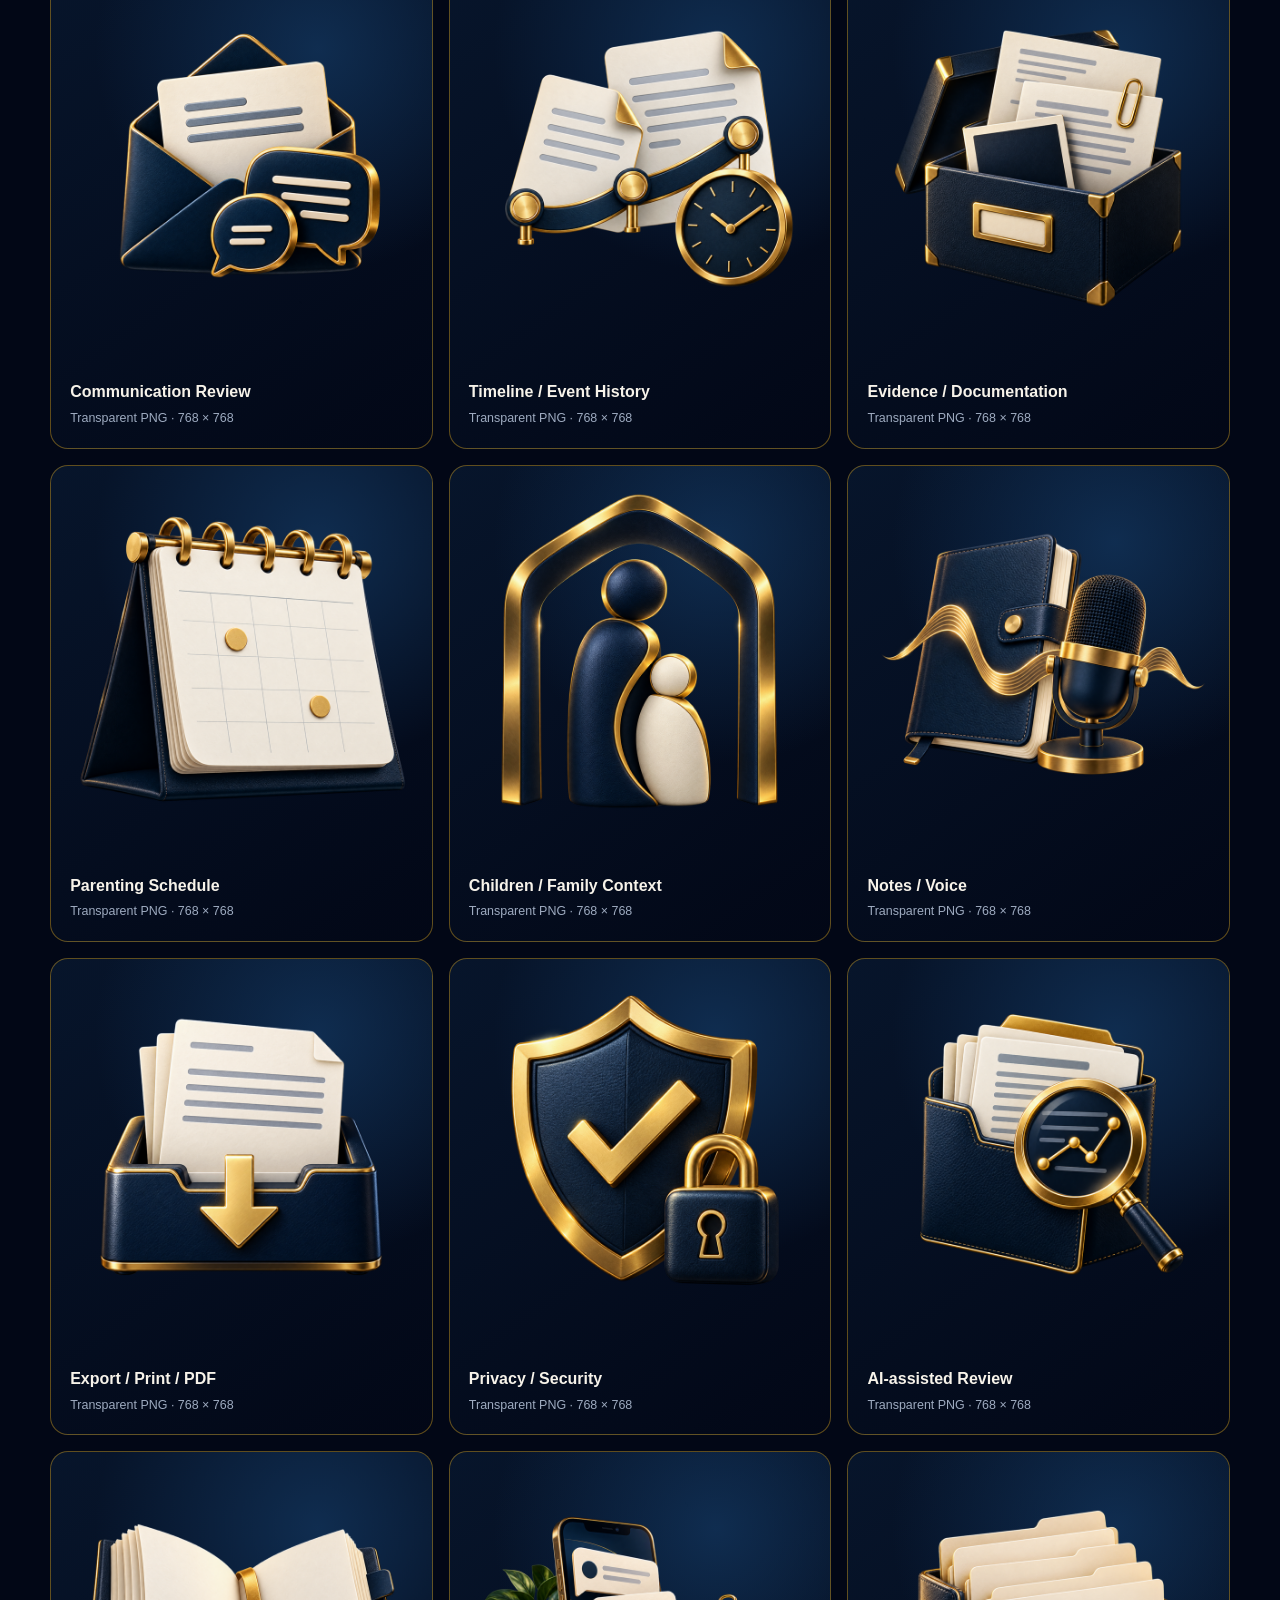
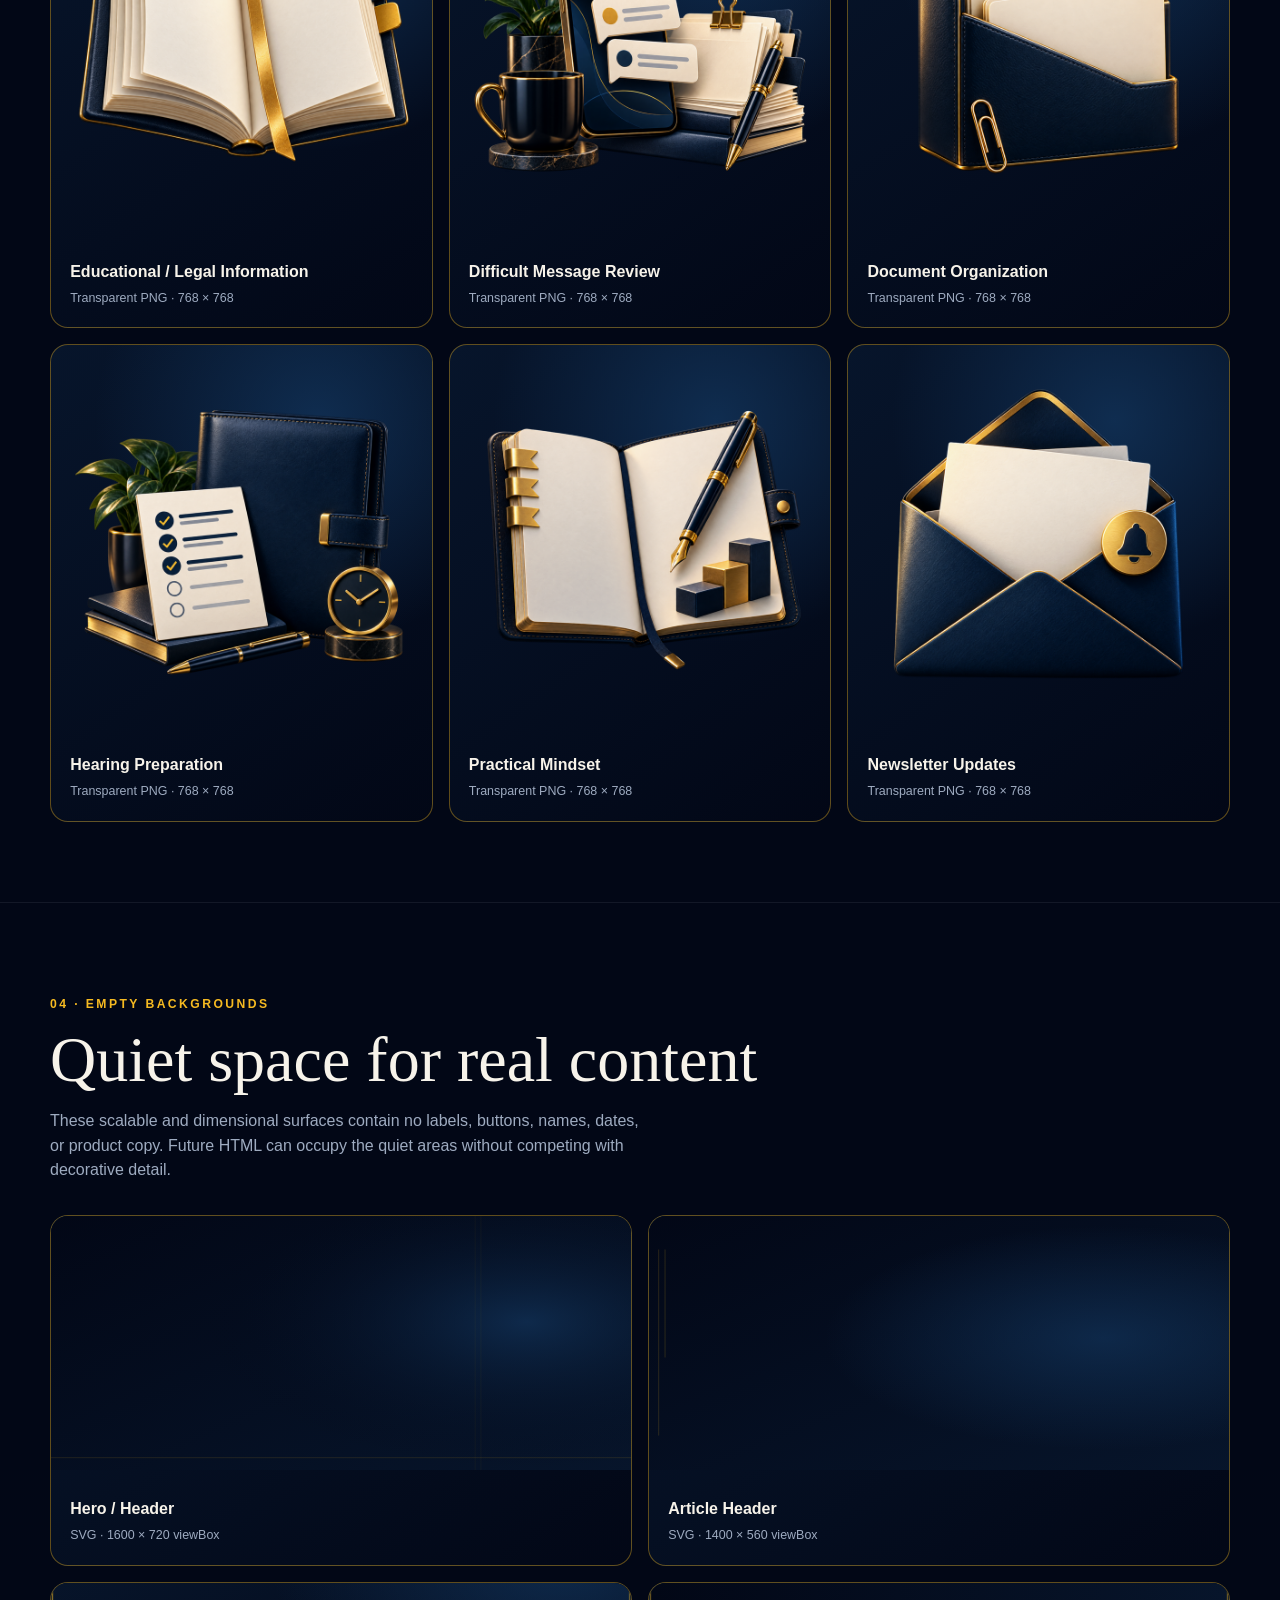
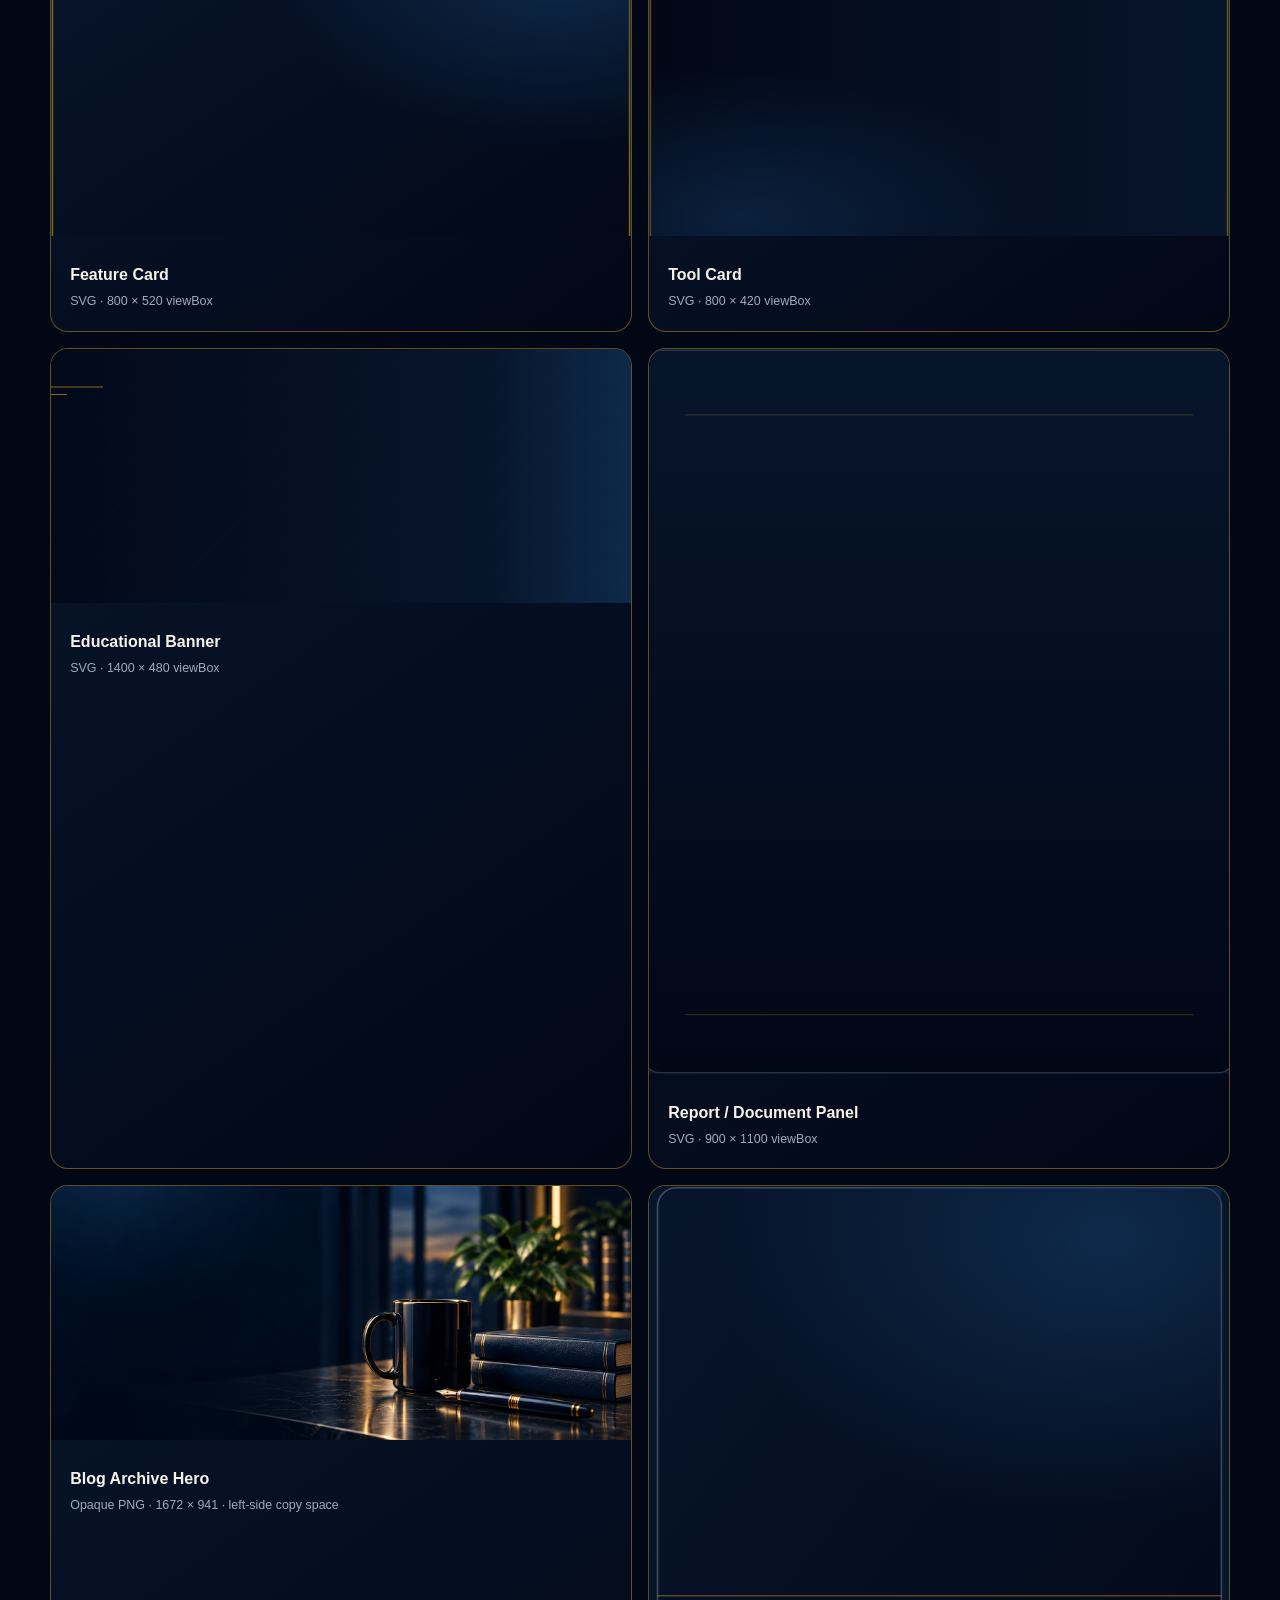
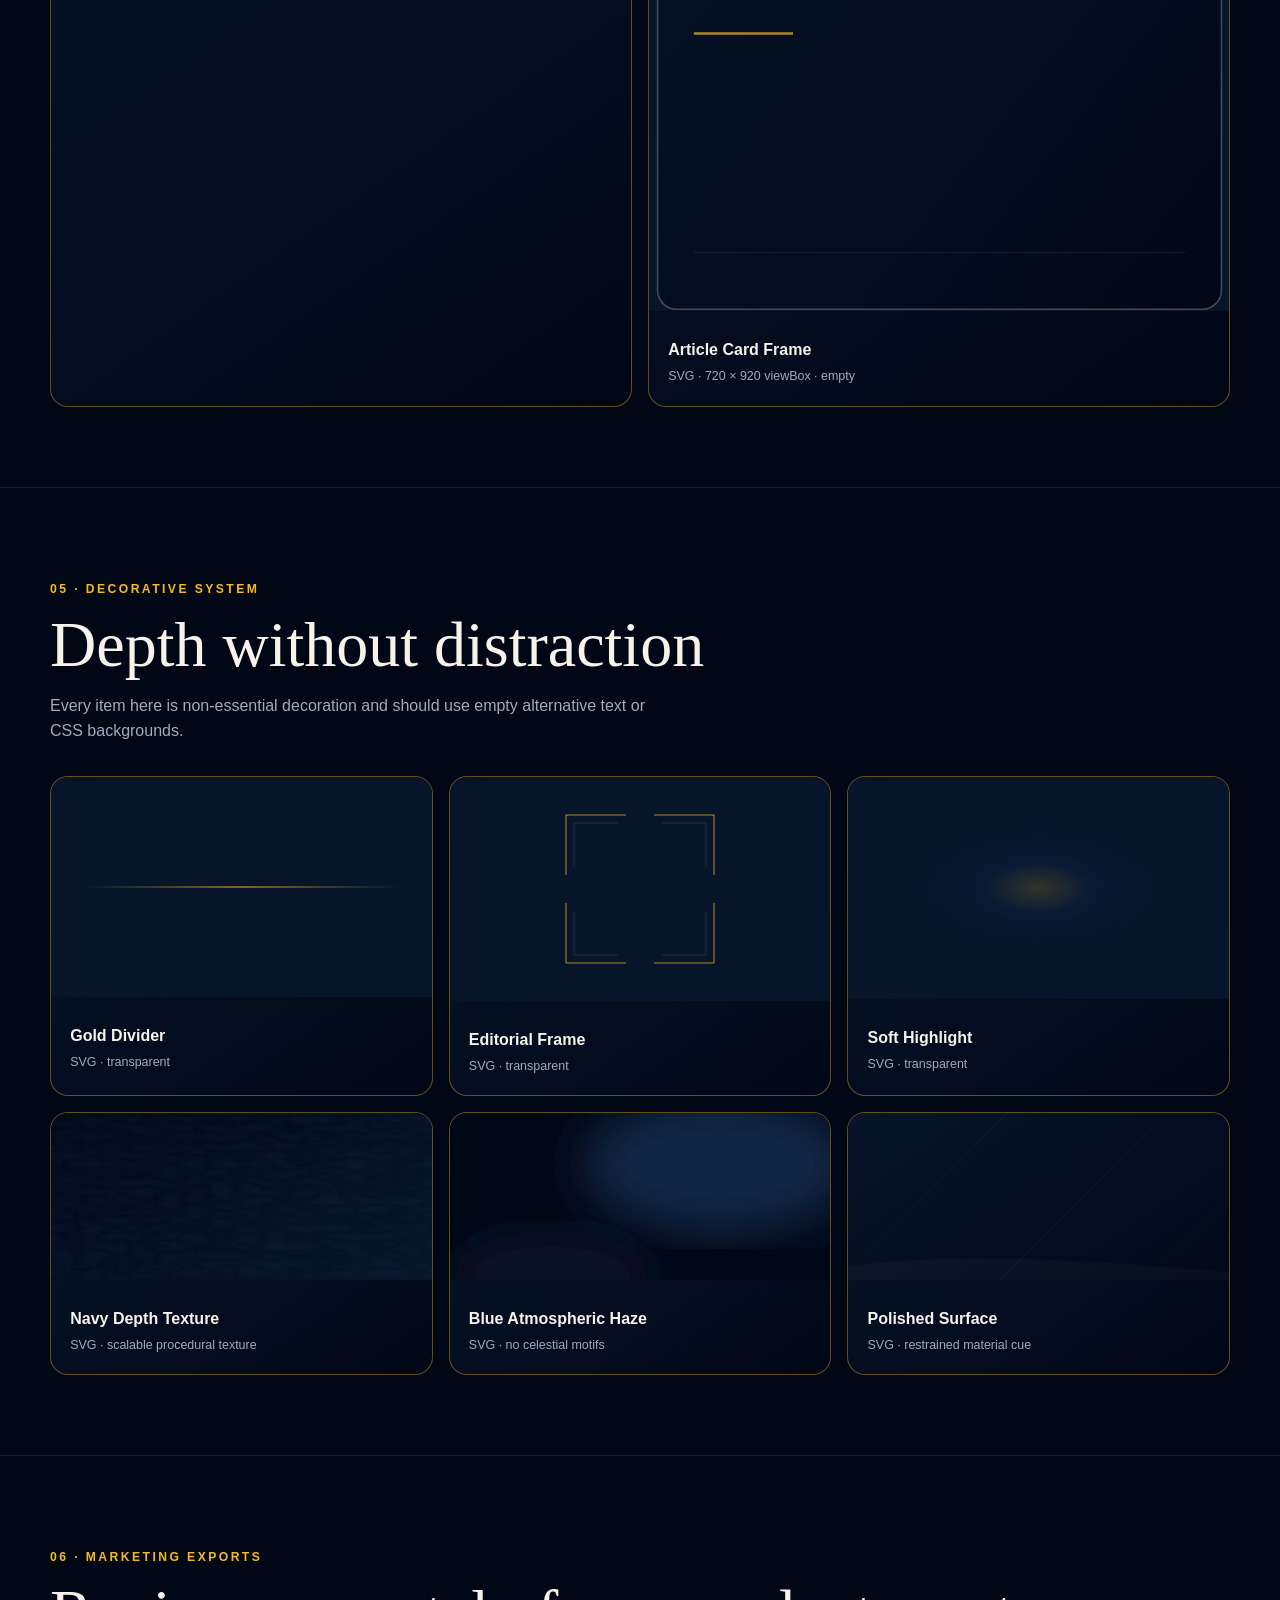
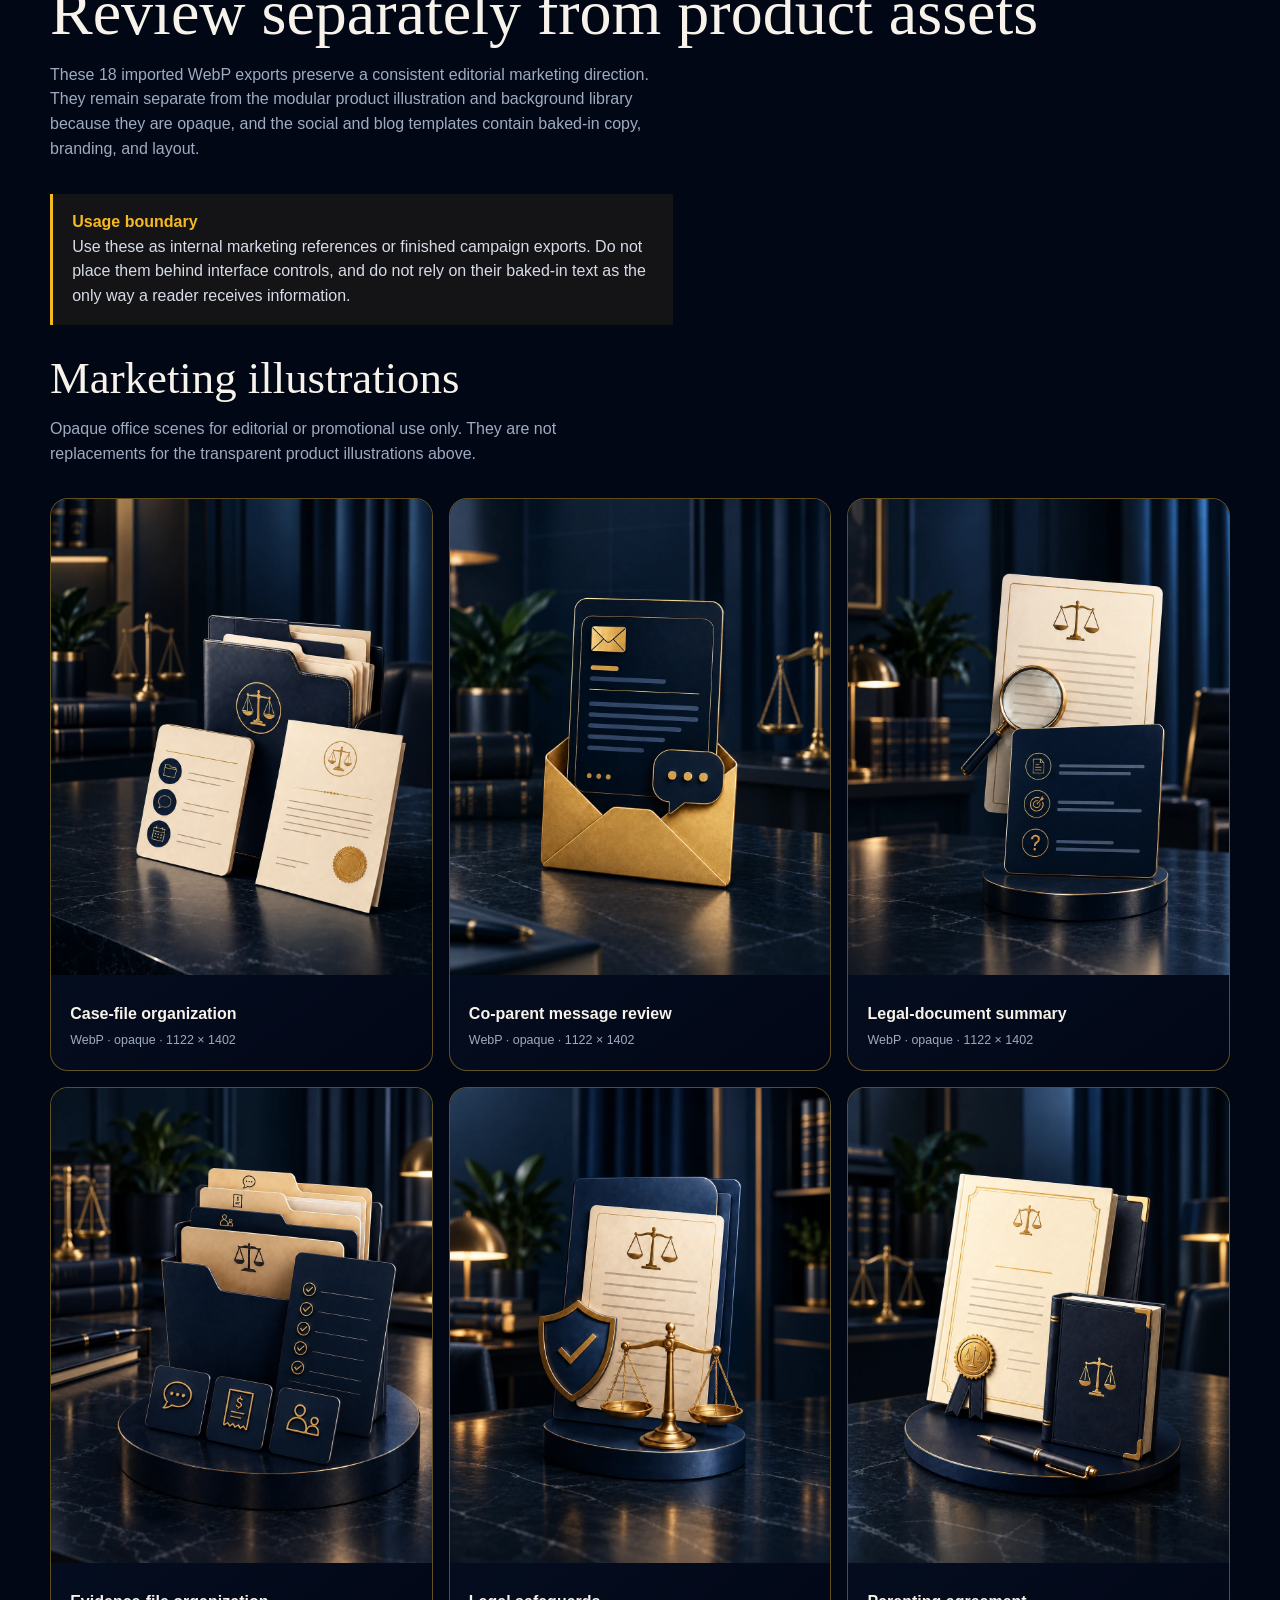
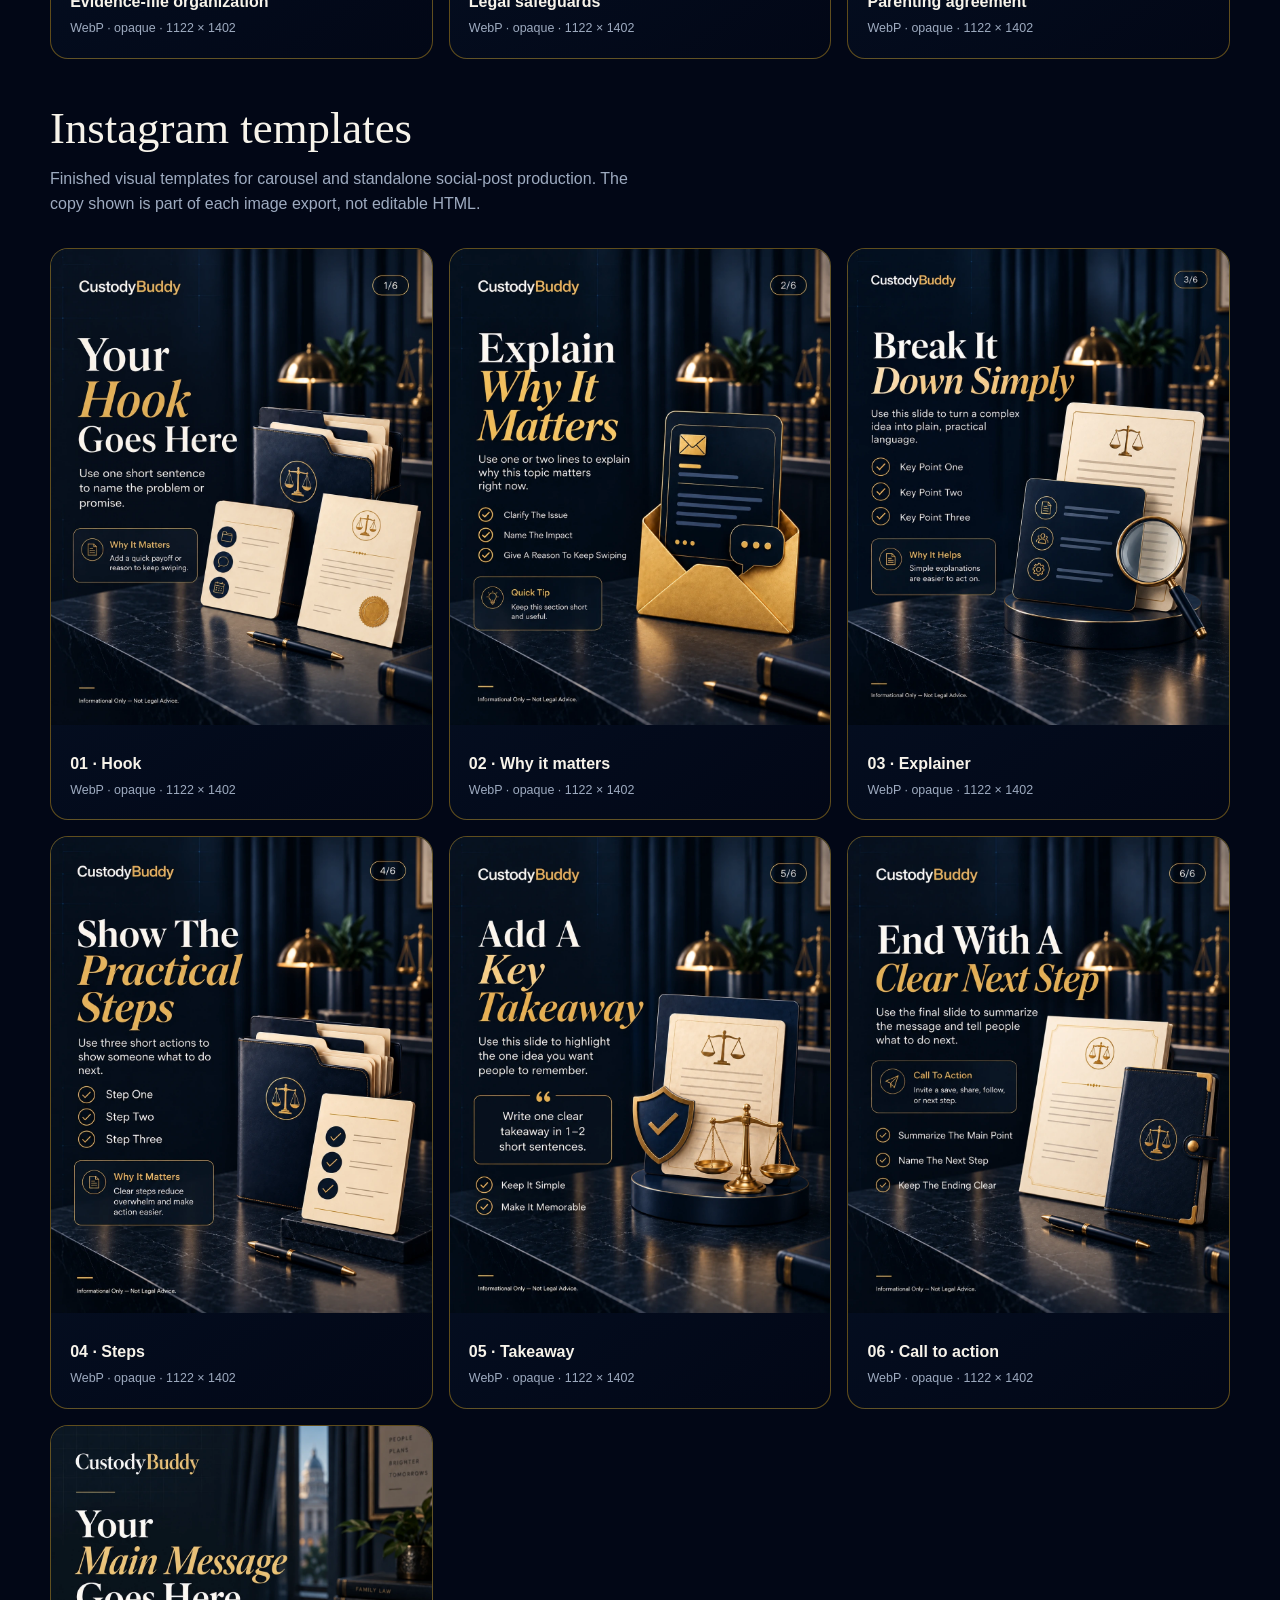
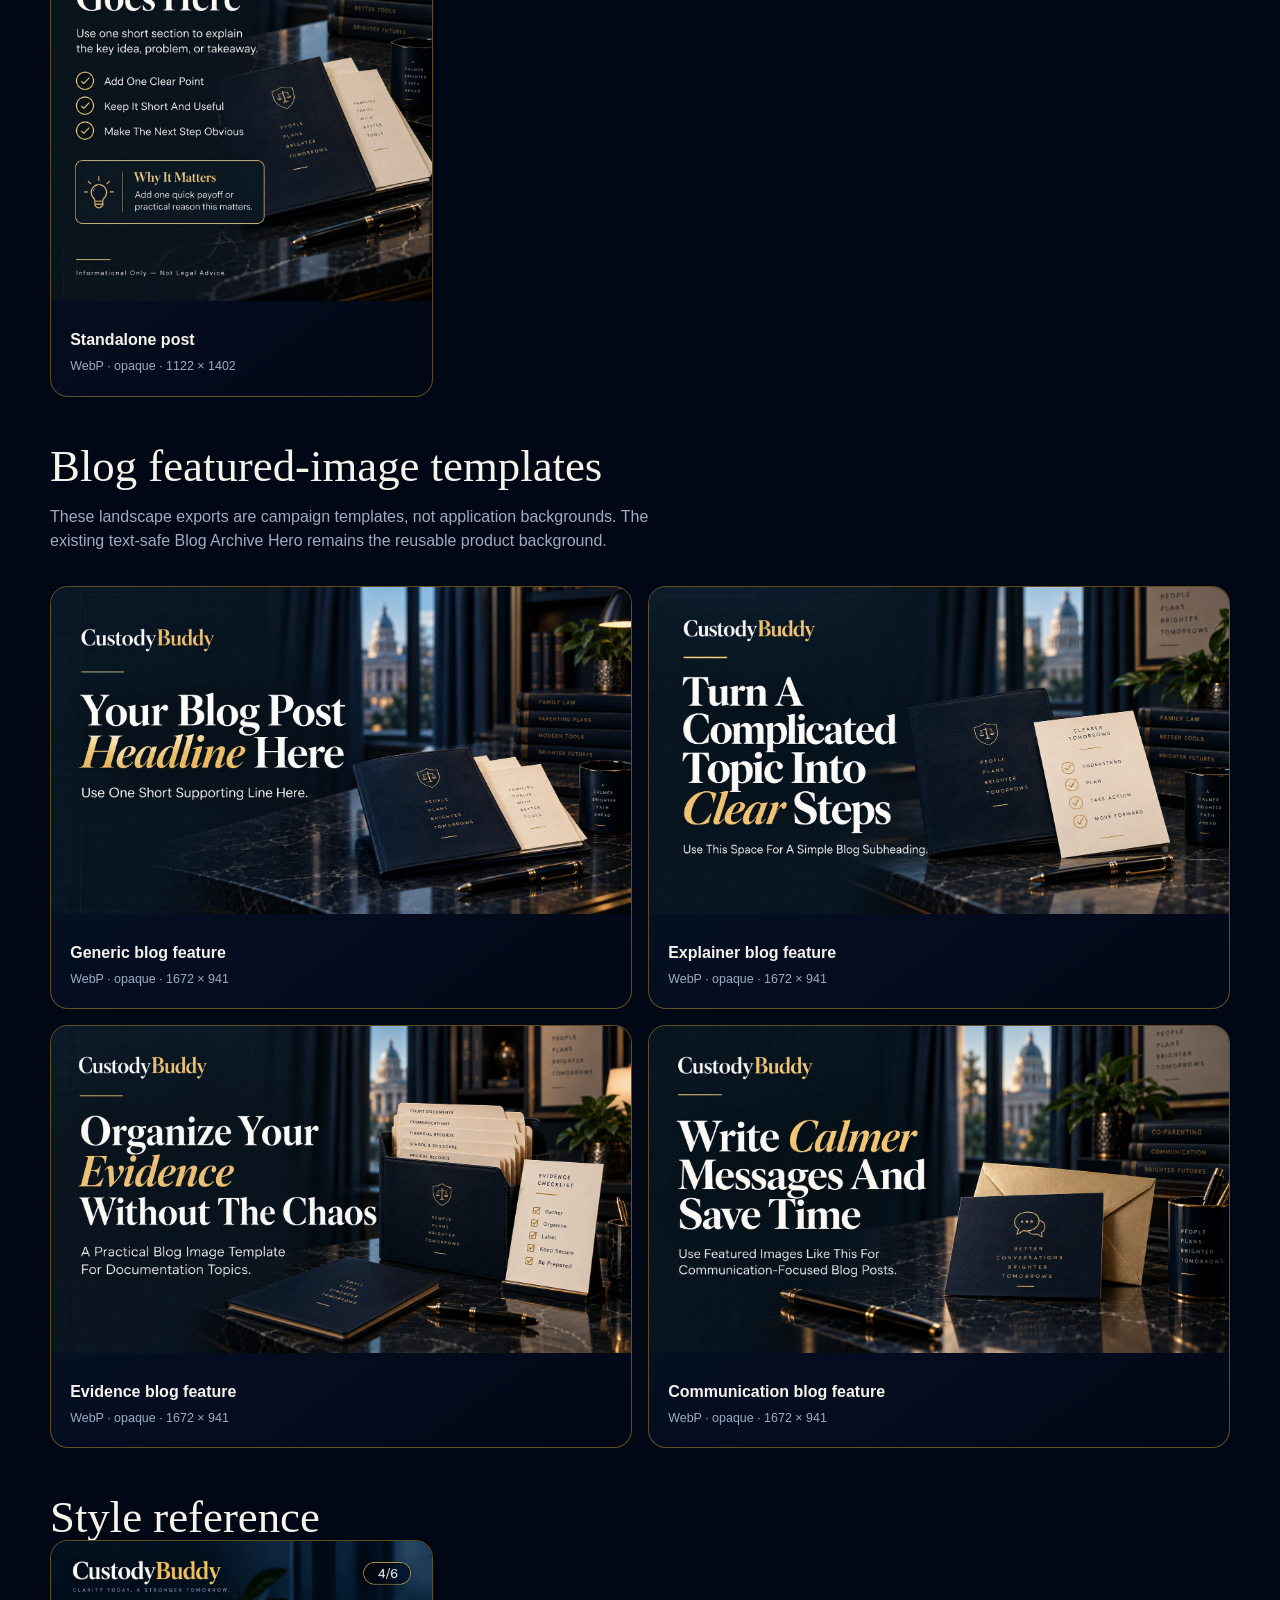
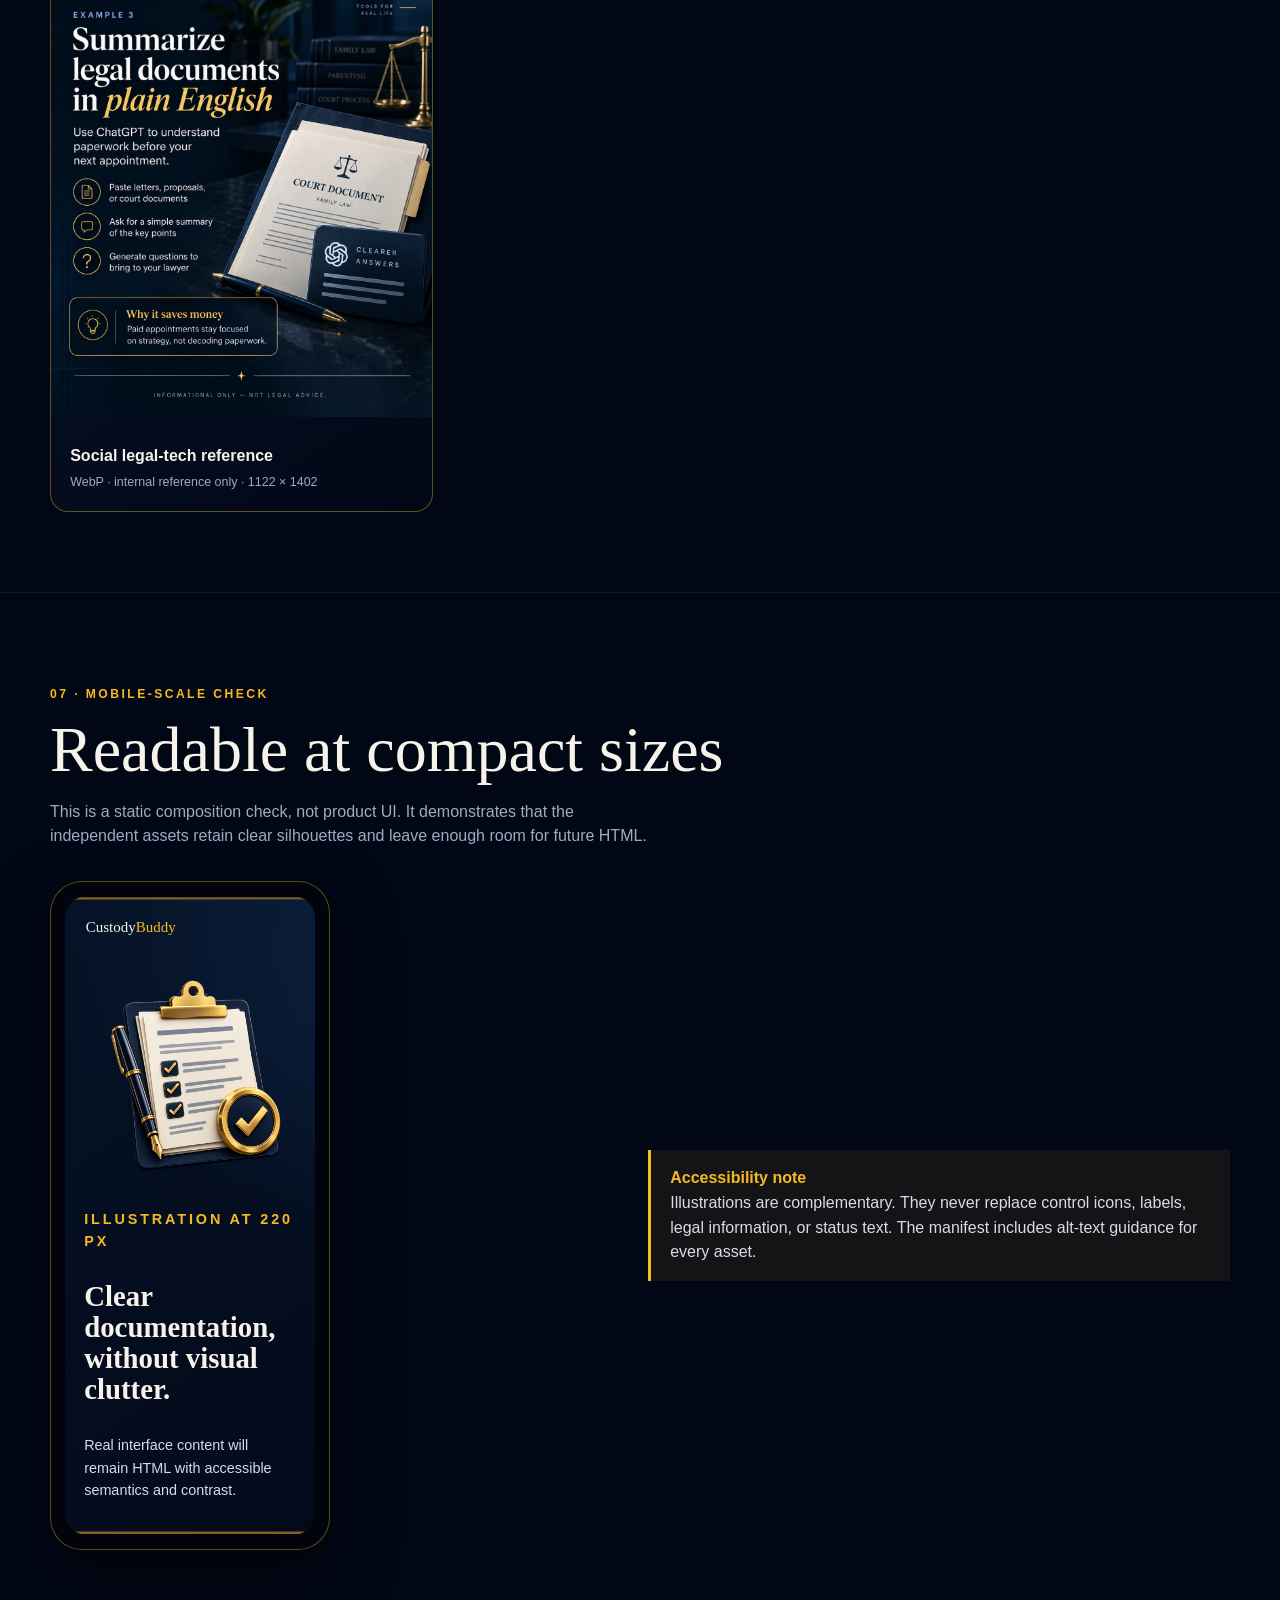
==== commit 74bcbca1: "Add new skills and optimization rules for React best practices" ====
--- a/showcase/index.html
+++ b/showcase/index.html
@@ -7,6 +7,7 @@
   <style>
     :root{--deep:#020716;--navy:#07152b;--haze:#12345b;--cream:#f7f3ea;--body:#d6dce8;--gold:#f6ba21;--muted:#9eabc0;--line:rgba(246,186,33,.38)}
     *{box-sizing:border-box}html{scroll-behavior:smooth}body{margin:0;background:var(--deep);color:var(--body);font-family:Inter,-apple-system,BlinkMacSystemFont,"Segoe UI",sans-serif;line-height:1.55}img{max-width:100%;height:auto}a{color:var(--cream)}a:focus-visible{outline:3px solid var(--gold);outline-offset:4px}.skip{position:absolute;left:1rem;top:-5rem;background:var(--gold);color:var(--deep);padding:.7rem 1rem;z-index:20}.skip:focus{top:1rem}.wrap{width:min(1180px,calc(100% - 2rem));margin:auto}.eyebrow{font-size:.76rem;letter-spacing:.2em;text-transform:uppercase;color:var(--gold);font-weight:700}.hero{min-height:560px;display:grid;align-items:center;background:url('../public/brand/backgrounds/hero-header-navy.svg') center/cover}.hero-grid{display:grid;grid-template-columns:1.25fr .75fr;gap:3rem;align-items:center;padding:5rem 0}.hero h1,.section h2,.type-serif{font-family:Georgia,"Times New Roman",serif;color:var(--cream);font-weight:400}.hero h1{font-size:clamp(3rem,7vw,6.4rem);line-height:.94;margin:.5rem 0 1.2rem;letter-spacing:-.045em}.hero h1 span,.gold{color:var(--gold)}.lede{font-size:clamp(1rem,2vw,1.25rem);max-width:58ch}.hero-mark{width:min(360px,70vw);margin:auto;filter:drop-shadow(0 18px 38px rgba(0,0,0,.5))}.nav{position:sticky;top:0;z-index:10;background:rgba(2,7,22,.9);backdrop-filter:blur(14px);border-bottom:1px solid rgba(246,186,33,.2)}.nav .wrap{display:flex;gap:.4rem;overflow:auto;padding:.65rem 0}.nav a{text-decoration:none;white-space:nowrap;color:var(--body);font-size:.85rem;padding:.45rem .75rem;border-radius:999px}.nav a:hover{background:rgba(246,186,33,.1);color:var(--cream)}.section{padding:5rem 0;border-top:1px solid rgba(214,220,232,.08)}.section h2{font-size:clamp(2.2rem,5vw,4rem);line-height:1.05;margin:.35rem 0 1rem}.intro{max-width:68ch;margin-bottom:2rem;color:var(--muted)}.grid{display:grid;gap:1rem}.grid-4{grid-template-columns:repeat(4,1fr)}.grid-3{grid-template-columns:repeat(3,1fr)}.grid-2{grid-template-columns:repeat(2,1fr)}.card{border:1px solid var(--line);border-radius:18px;background:linear-gradient(145deg,var(--navy),var(--deep));overflow:hidden}.pad{padding:1.2rem}.card h3{color:var(--cream);font-size:1rem;margin:.5rem 0 .25rem}.meta{color:var(--muted);font-size:.78rem;margin:0}.asset-stage{aspect-ratio:1;display:grid;place-items:center;padding:1rem;background:radial-gradient(circle at 70% 20%,rgba(18,52,91,.8),transparent 55%)}.asset-stage img{width:100%;height:100%;object-fit:contain}.logo-stage{min-height:190px;display:grid;place-items:center;padding:2rem;background:var(--navy)}.logo-stage.light{background:var(--cream)}.logo-stage img{max-height:110px}.palette{display:grid;grid-template-columns:repeat(6,1fr);gap:.75rem}.swatch{min-height:170px;border-radius:16px;padding:1rem;display:flex;flex-direction:column;justify-content:flex-end;border:1px solid rgba(255,255,255,.12)}.swatch strong,.swatch span{text-shadow:0 1px 4px #000}.type-sample{padding:2rem;min-height:230px}.type-serif{font-size:clamp(2.3rem,5vw,4.6rem);line-height:.98;margin:0}.type-sans{font-size:1.1rem}.wide-stage{aspect-ratio:16/7;background-color:var(--navy);background-size:cover;background-position:center}.portrait-stage{aspect-ratio:4/5}.decor-stage{min-height:220px;display:grid;place-items:center;padding:2rem;background:var(--navy)}.decor-stage img{max-height:160px}.mobile{width:280px;max-width:100%;border:1px solid var(--line);border-radius:32px;padding:14px;background:#01040d;box-shadow:0 24px 60px rgba(0,0,0,.5)}.mobile-screen{border-radius:22px;overflow:hidden;background:url('../public/brand/backgrounds/feature-card-navy.svg') center/cover;padding:1.2rem;min-height:470px}.mobile-logo{width:150px}.mobile-art{display:block;width:220px;margin:1.5rem auto}.mobile h3{font-family:Georgia,"Times New Roman",serif;color:var(--cream);font-size:1.8rem;line-height:1.08}.mobile p{font-size:.9rem}.note{border-left:3px solid var(--gold);padding:1rem 1.2rem;background:rgba(246,186,33,.07);max-width:70ch}.footer{padding:3rem 0 5rem;color:var(--muted)}code{color:var(--cream)}
+    .marketing-stage{aspect-ratio:1122/1402;background:#01040d}.marketing-stage img,.marketing-wide img{display:block;width:100%;height:100%;object-fit:cover}.marketing-wide{aspect-ratio:1672/941;background:#01040d}.marketing-note{margin-bottom:2rem}
     @media(max-width:900px){.hero-grid{grid-template-columns:1fr}.hero-mark{width:220px}.grid-4,.grid-3{grid-template-columns:repeat(2,1fr)}.palette{grid-template-columns:repeat(3,1fr)}}
     @media(max-width:560px){.wrap{width:min(100% - 1.25rem,1180px)}.section{padding:3.5rem 0}.grid-4,.grid-3,.grid-2,.palette{grid-template-columns:1fr}.hero-grid{padding:3.5rem 0}.hero-mark{display:none}.asset-stage{padding:.5rem}}
     @media(prefers-reduced-motion:reduce){html{scroll-behavior:auto}}
@@ -20,7 +21,7 @@
       <img class="hero-mark" src="../public/brand/logo/custodybuddy-app-icon.svg" alt="CustodyBuddy CB monogram">
     </div>
   </header>
-  <nav class="nav" aria-label="Showcase sections"><div class="wrap"><a href="#foundation">Foundation</a><a href="#logos">Logos</a><a href="#illustrations">Illustrations</a><a href="#backgrounds">Backgrounds</a><a href="#decorative">Decorative</a><a href="#mobile">Mobile scale</a></div></nav>
+  <nav class="nav" aria-label="Showcase sections"><div class="wrap"><a href="#foundation">Foundation</a><a href="#logos">Logos</a><a href="#illustrations">Illustrations</a><a href="#backgrounds">Backgrounds</a><a href="#decorative">Decorative</a><a href="#marketing">Marketing exports</a><a href="#mobile">Mobile scale</a></div></nav>
   <main id="main">
     <section class="section" id="foundation"><div class="wrap"><p class="eyebrow">01 · Foundation</p><h2>Calm authority, warm support</h2><p class="intro">The approved palette is reproduced exactly. Gold is an accent, not a surface color. Serif display type provides editorial credibility; system sans-serif text keeps supporting content accessible without introducing a font dependency.</p>
       <div class="palette" aria-label="Approved color palette">
@@ -80,10 +81,41 @@
         <article class="card"><div class="wide-stage" style="background-image:url('../public/brand/textures/polished-surface-texture.svg')"></div><div class="pad"><h3>Polished Surface</h3><p class="meta">SVG · restrained material cue</p></div></article>
       </div>
     </div></section>
-    <section class="section" id="mobile"><div class="wrap"><p class="eyebrow">06 · Mobile-scale check</p><h2>Readable at compact sizes</h2><p class="intro">This is a static composition check, not product UI. It demonstrates that the independent assets retain clear silhouettes and leave enough room for future HTML.</p>
+    <section class="section" id="marketing"><div class="wrap"><p class="eyebrow">06 · Marketing exports</p><h2>Review separately from product assets</h2><p class="intro">These 18 imported WebP exports preserve a consistent editorial marketing direction. They remain separate from the modular product illustration and background library because they are opaque, and the social and blog templates contain baked-in copy, branding, and layout.</p>
+      <div class="note marketing-note"><strong class="gold">Usage boundary</strong><br>Use these as internal marketing references or finished campaign exports. Do not place them behind interface controls, and do not rely on their baked-in text as the only way a reader receives information.</div>
+      <h3 class="type-serif" style="font-size:clamp(1.8rem,4vw,2.8rem)">Marketing illustrations</h3><p class="intro">Opaque office scenes for editorial or promotional use only. They are not replacements for the transparent product illustrations above.</p>
+      <div class="grid grid-3">
+        <article class="card"><div class="marketing-stage"><img src="../public/brand/generated/marketing/illustrations/case-files-office-illustration.webp" alt="Case-file organization marketing illustration"></div><div class="pad"><h3>Case-file organization</h3><p class="meta">WebP · opaque · 1122 × 1402</p></div></article>
+        <article class="card"><div class="marketing-stage"><img src="../public/brand/generated/marketing/illustrations/co-parent-message-office-illustration.webp" alt="Co-parent message review marketing illustration"></div><div class="pad"><h3>Co-parent message review</h3><p class="meta">WebP · opaque · 1122 × 1402</p></div></article>
+        <article class="card"><div class="marketing-stage"><img src="../public/brand/generated/marketing/illustrations/document-summary-office-illustration.webp" alt="Legal-document summary marketing illustration"></div><div class="pad"><h3>Legal-document summary</h3><p class="meta">WebP · opaque · 1122 × 1402</p></div></article>
+        <article class="card"><div class="marketing-stage"><img src="../public/brand/generated/marketing/illustrations/evidence-files-office-illustration.webp" alt="Evidence-file organization marketing illustration"></div><div class="pad"><h3>Evidence-file organization</h3><p class="meta">WebP · opaque · 1122 × 1402</p></div></article>
+        <article class="card"><div class="marketing-stage"><img src="../public/brand/generated/marketing/illustrations/legal-safeguards-office-illustration.webp" alt="Legal safeguards marketing illustration"></div><div class="pad"><h3>Legal safeguards</h3><p class="meta">WebP · opaque · 1122 × 1402</p></div></article>
+        <article class="card"><div class="marketing-stage"><img src="../public/brand/generated/marketing/illustrations/parenting-agreement-office-illustration.webp" alt="Parenting agreement marketing illustration"></div><div class="pad"><h3>Parenting agreement</h3><p class="meta">WebP · opaque · 1122 × 1402</p></div></article>
+      </div>
+      <h3 class="type-serif" style="font-size:clamp(1.8rem,4vw,2.8rem);margin-top:3rem">Instagram templates</h3><p class="intro">Finished visual templates for carousel and standalone social-post production. The copy shown is part of each image export, not editable HTML.</p>
+      <div class="grid grid-3">
+        <article class="card"><div class="marketing-stage"><img src="../public/brand/generated/marketing/social/instagram-carousel/instagram-carousel-01-hook-template.webp" alt="Instagram carousel opening-slide template"></div><div class="pad"><h3>01 · Hook</h3><p class="meta">WebP · opaque · 1122 × 1402</p></div></article>
+        <article class="card"><div class="marketing-stage"><img src="../public/brand/generated/marketing/social/instagram-carousel/instagram-carousel-02-why-it-matters-template.webp" alt="Instagram carousel context-slide template"></div><div class="pad"><h3>02 · Why it matters</h3><p class="meta">WebP · opaque · 1122 × 1402</p></div></article>
+        <article class="card"><div class="marketing-stage"><img src="../public/brand/generated/marketing/social/instagram-carousel/instagram-carousel-03-explainer-template.webp" alt="Instagram carousel explainer-slide template"></div><div class="pad"><h3>03 · Explainer</h3><p class="meta">WebP · opaque · 1122 × 1402</p></div></article>
+        <article class="card"><div class="marketing-stage"><img src="../public/brand/generated/marketing/social/instagram-carousel/instagram-carousel-04-steps-template.webp" alt="Instagram carousel steps-slide template"></div><div class="pad"><h3>04 · Steps</h3><p class="meta">WebP · opaque · 1122 × 1402</p></div></article>
+        <article class="card"><div class="marketing-stage"><img src="../public/brand/generated/marketing/social/instagram-carousel/instagram-carousel-05-takeaway-template.webp" alt="Instagram carousel takeaway-slide template"></div><div class="pad"><h3>05 · Takeaway</h3><p class="meta">WebP · opaque · 1122 × 1402</p></div></article>
+        <article class="card"><div class="marketing-stage"><img src="../public/brand/generated/marketing/social/instagram-carousel/instagram-carousel-06-call-to-action-template.webp" alt="Instagram carousel call-to-action template"></div><div class="pad"><h3>06 · Call to action</h3><p class="meta">WebP · opaque · 1122 × 1402</p></div></article>
+        <article class="card"><div class="marketing-stage"><img src="../public/brand/generated/marketing/social/instagram-post/instagram-post-template.webp" alt="Standalone Instagram post template"></div><div class="pad"><h3>Standalone post</h3><p class="meta">WebP · opaque · 1122 × 1402</p></div></article>
+      </div>
+      <h3 class="type-serif" style="font-size:clamp(1.8rem,4vw,2.8rem);margin-top:3rem">Blog featured-image templates</h3><p class="intro">These landscape exports are campaign templates, not application backgrounds. The existing text-safe Blog Archive Hero remains the reusable product background.</p>
+      <div class="grid grid-2">
+        <article class="card"><div class="marketing-wide"><img src="../public/brand/generated/marketing/blog/featured/blog-featured-generic-template.webp" alt="Generic blog featured-image template"></div><div class="pad"><h3>Generic blog feature</h3><p class="meta">WebP · opaque · 1672 × 941</p></div></article>
+        <article class="card"><div class="marketing-wide"><img src="../public/brand/generated/marketing/blog/featured/blog-featured-explainer-template.webp" alt="Explainer blog featured-image template"></div><div class="pad"><h3>Explainer blog feature</h3><p class="meta">WebP · opaque · 1672 × 941</p></div></article>
+        <article class="card"><div class="marketing-wide"><img src="../public/brand/generated/marketing/blog/featured/blog-featured-evidence-template.webp" alt="Evidence-focused blog featured-image template"></div><div class="pad"><h3>Evidence blog feature</h3><p class="meta">WebP · opaque · 1672 × 941</p></div></article>
+        <article class="card"><div class="marketing-wide"><img src="../public/brand/generated/marketing/blog/featured/blog-featured-communication-template.webp" alt="Communication-focused blog featured-image template"></div><div class="pad"><h3>Communication blog feature</h3><p class="meta">WebP · opaque · 1672 × 941</p></div></article>
+      </div>
+      <h3 class="type-serif" style="font-size:clamp(1.8rem,4vw,2.8rem);margin-top:3rem">Style reference</h3>
+      <div class="grid grid-3"><article class="card"><div class="marketing-stage"><img src="../public/brand/generated/marketing/references/social-legal-tech-style-reference.webp" alt="CustodyBuddy social legal-tech style reference"></div><div class="pad"><h3>Social legal-tech reference</h3><p class="meta">WebP · internal reference only · 1122 × 1402</p></div></article></div>
+    </div></section>
+    <section class="section" id="mobile"><div class="wrap"><p class="eyebrow">07 · Mobile-scale check</p><h2>Readable at compact sizes</h2><p class="intro">This is a static composition check, not product UI. It demonstrates that the independent assets retain clear silhouettes and leave enough room for future HTML.</p>
       <div class="grid grid-2" style="align-items:center"><div class="mobile"><div class="mobile-screen"><img class="mobile-logo" src="../public/brand/logo/custodybuddy-wordmark-light.svg" alt="CustodyBuddy"><img class="mobile-art" src="../public/brand/illustrations/incident-report-illustration.png" alt=""><p class="eyebrow">Illustration at 220 px</p><h3>Clear documentation, without visual clutter.</h3><p>Real interface content will remain HTML with accessible semantics and contrast.</p></div></div><div><div class="note"><strong class="gold">Accessibility note</strong><br>Illustrations are complementary. They never replace control icons, labels, legal information, or status text. The manifest includes alt-text guidance for every asset.</div></div></div>
     </div></section>
   </main>
-  <footer class="footer"><div class="wrap"><p>CustodyBuddy · Phase 1 Brand Asset Library · Internal review only</p><p><code>public/brand/asset-manifest.json</code> is the authoritative inventory.</p></div></footer>
+  <footer class="footer"><div class="wrap"><p>CustodyBuddy · Phase 1 Brand Asset Library · Internal review only</p><p><code>public/brand/asset-manifest.json</code> is the authoritative inventory; generated marketing exports remain separate from modular product assets.</p></div></footer>
 </body>
 </html>
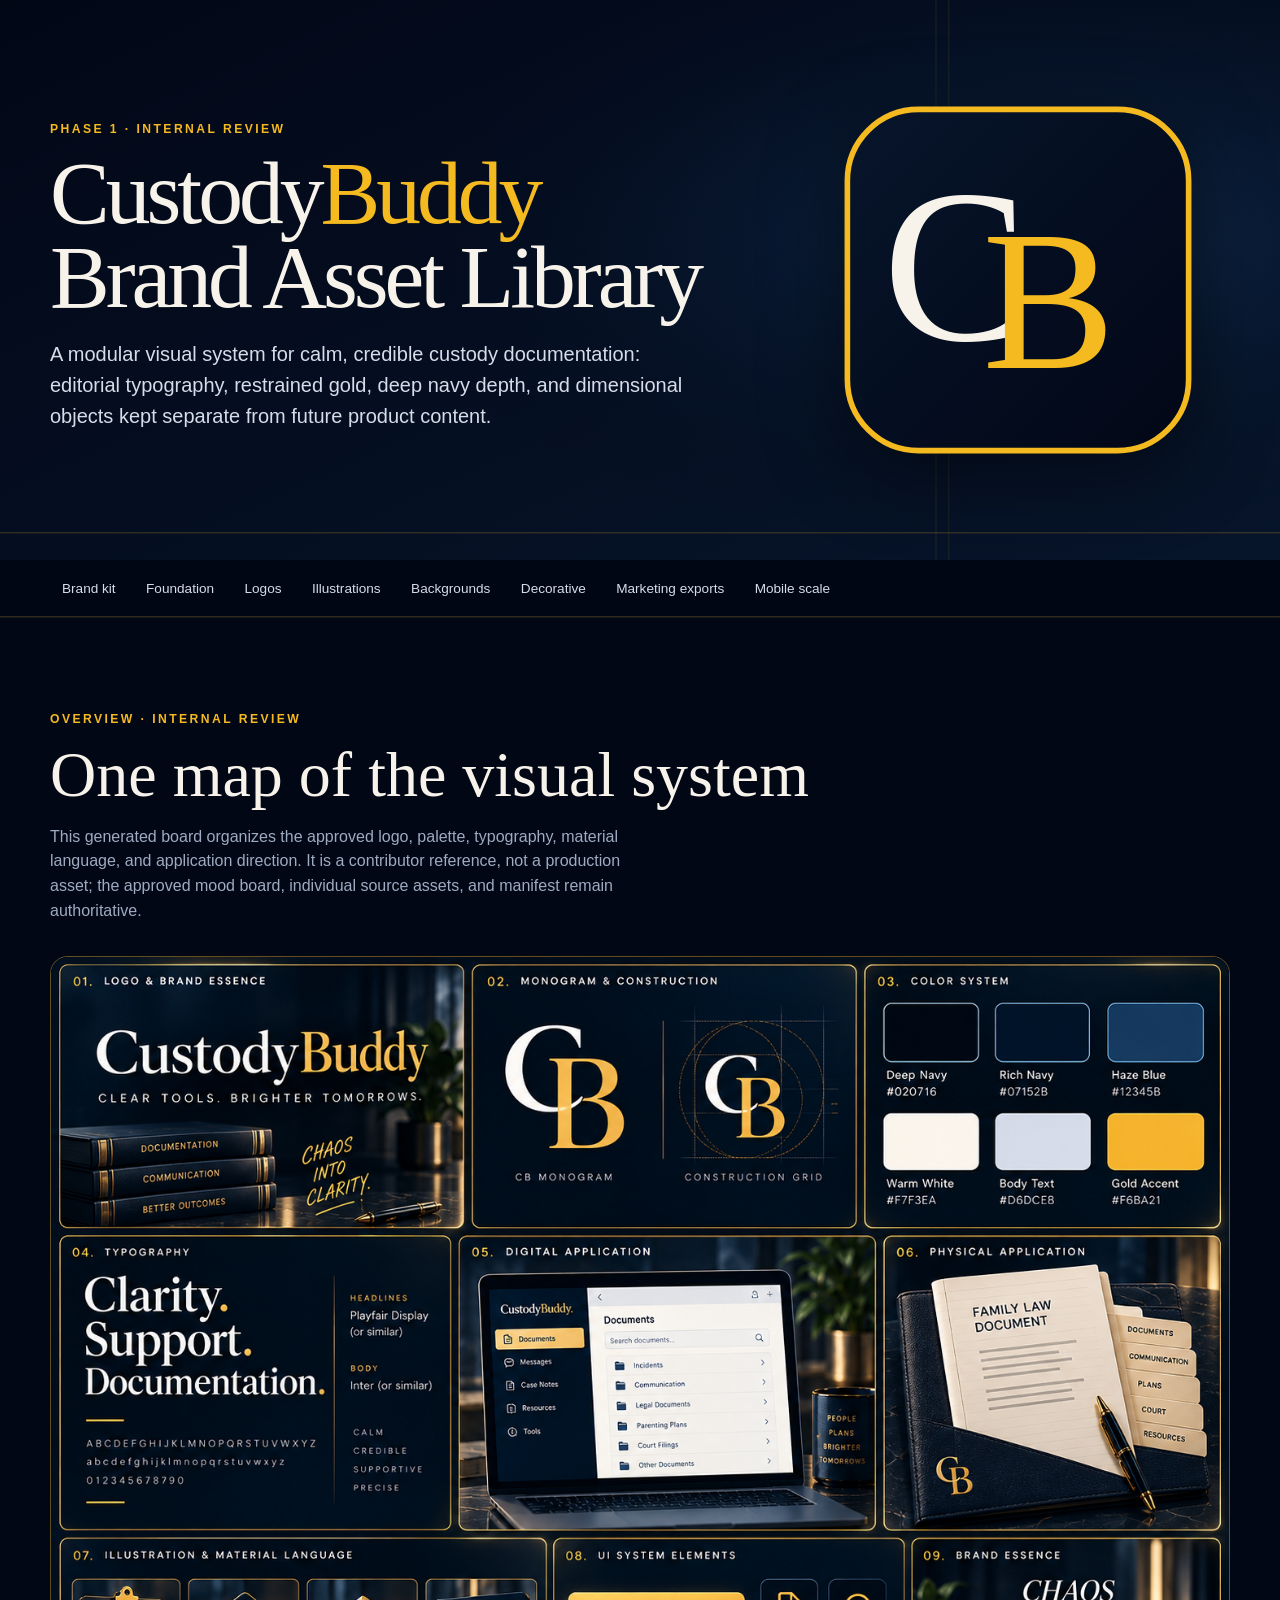
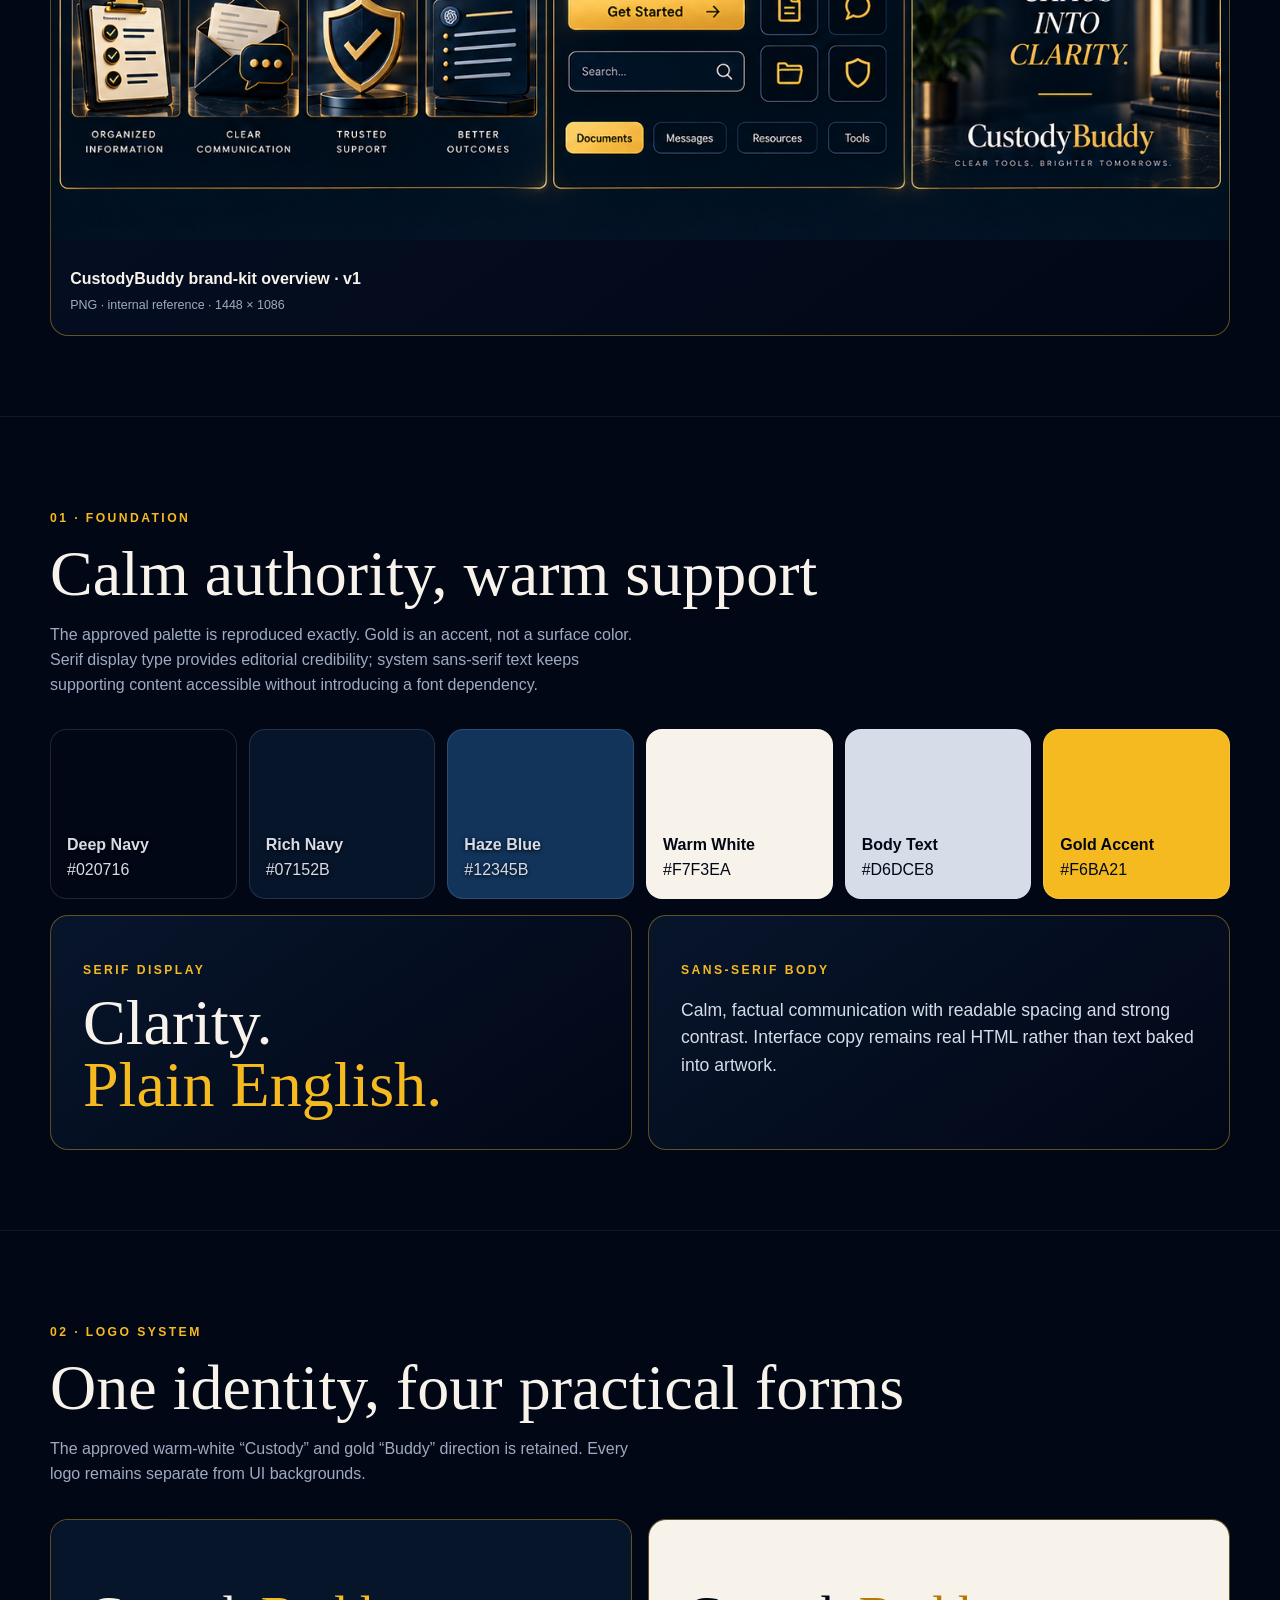
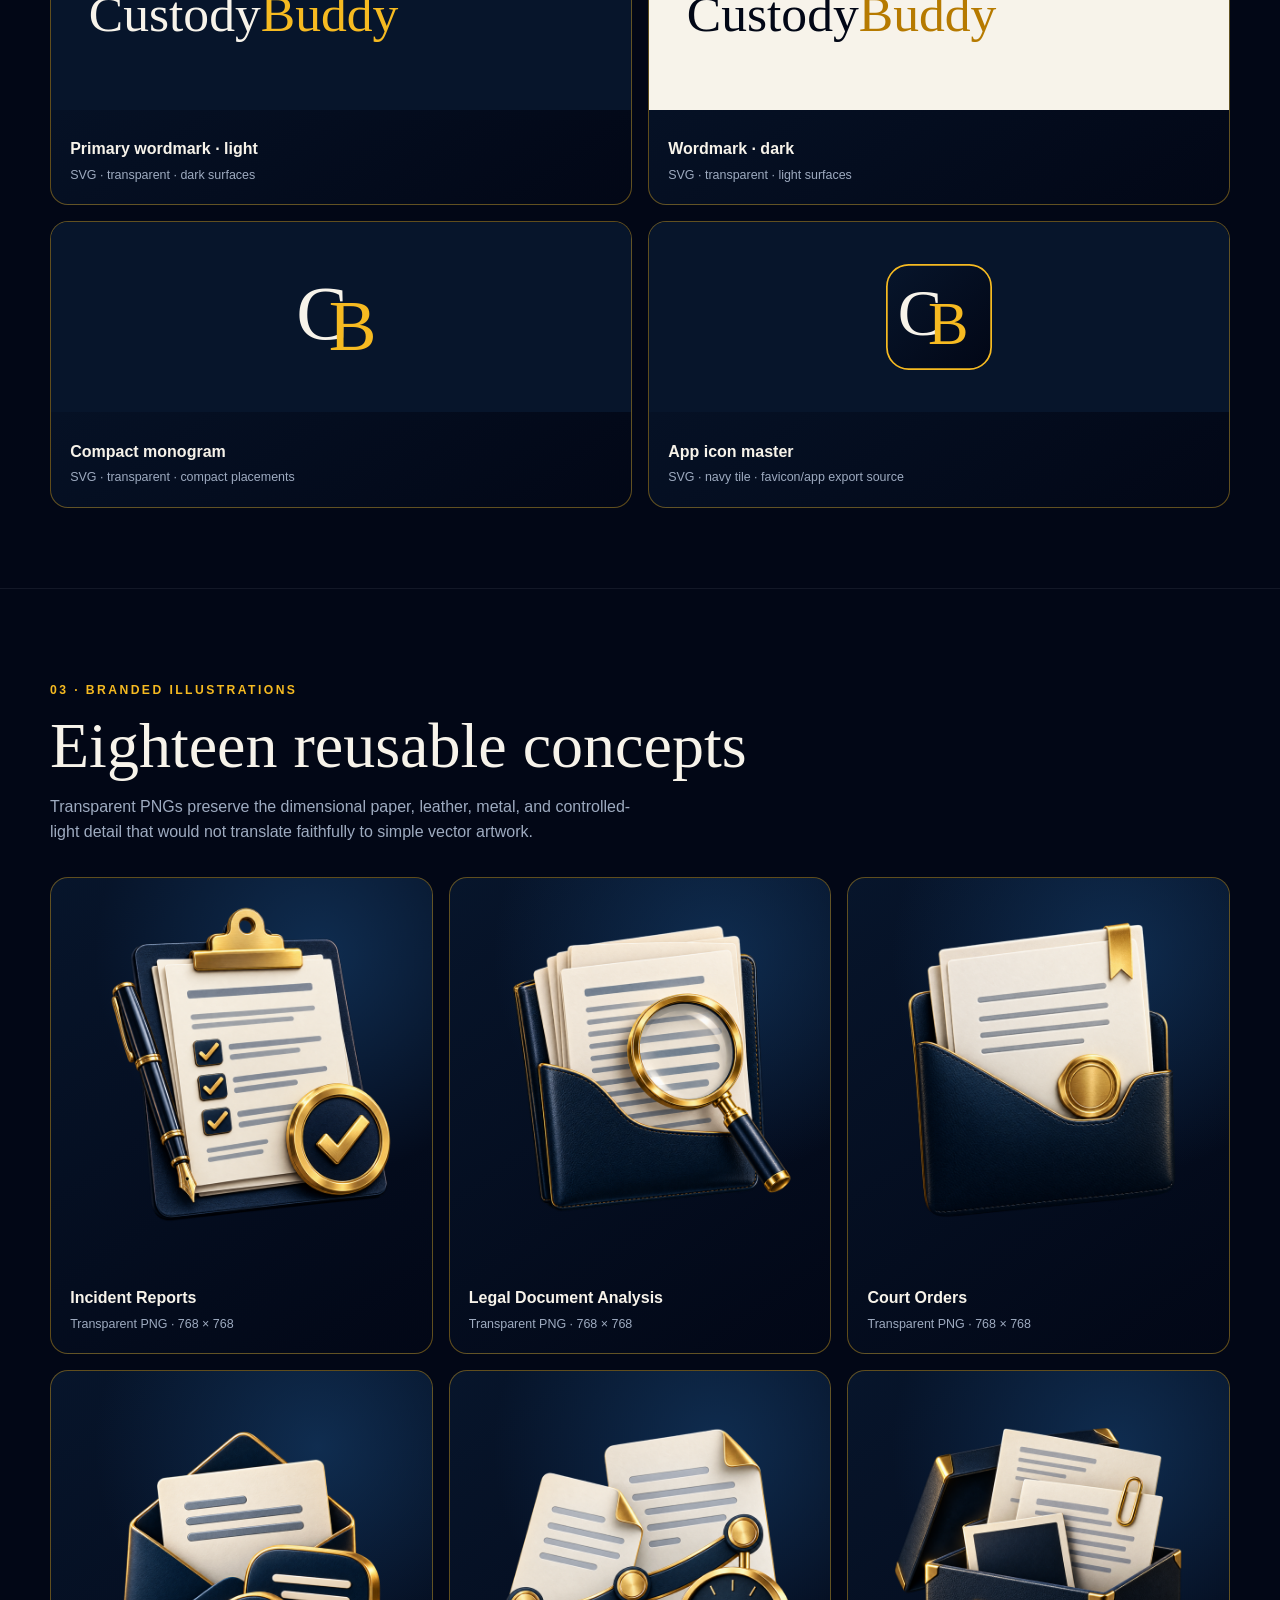
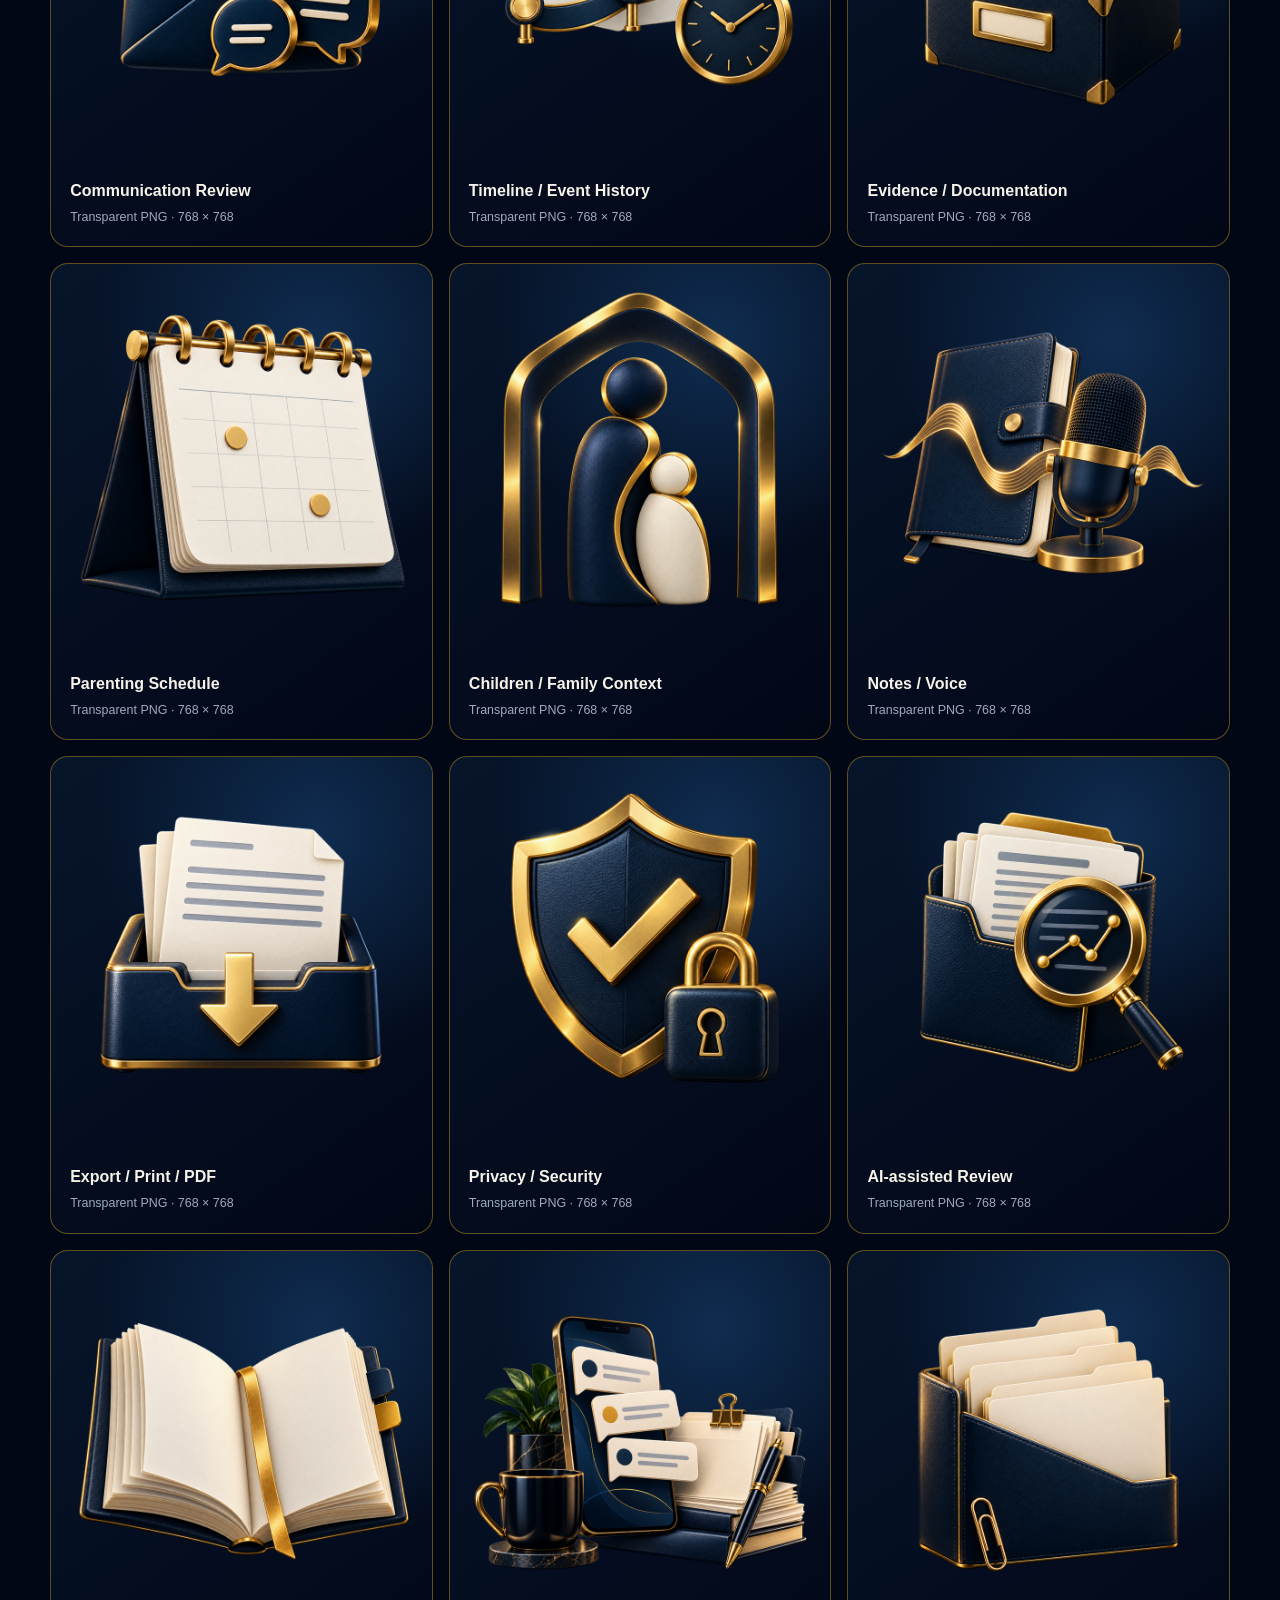
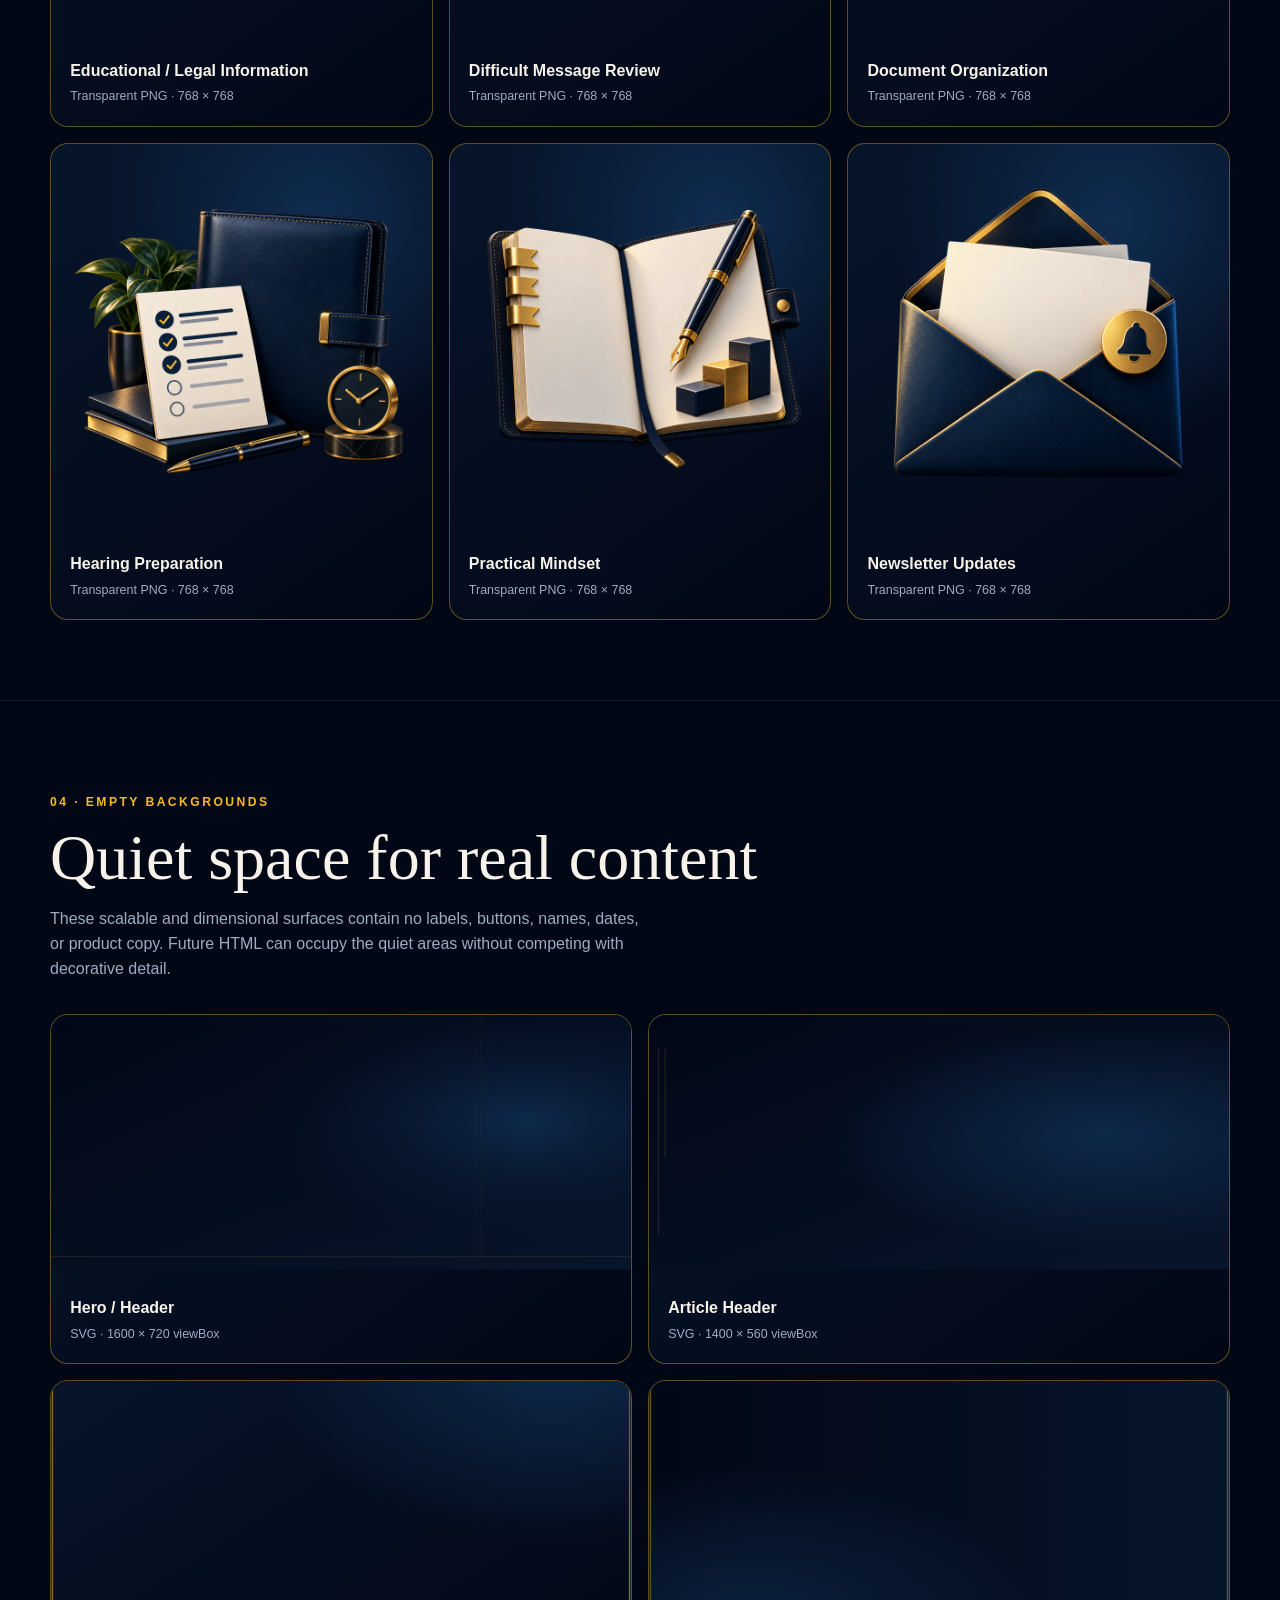
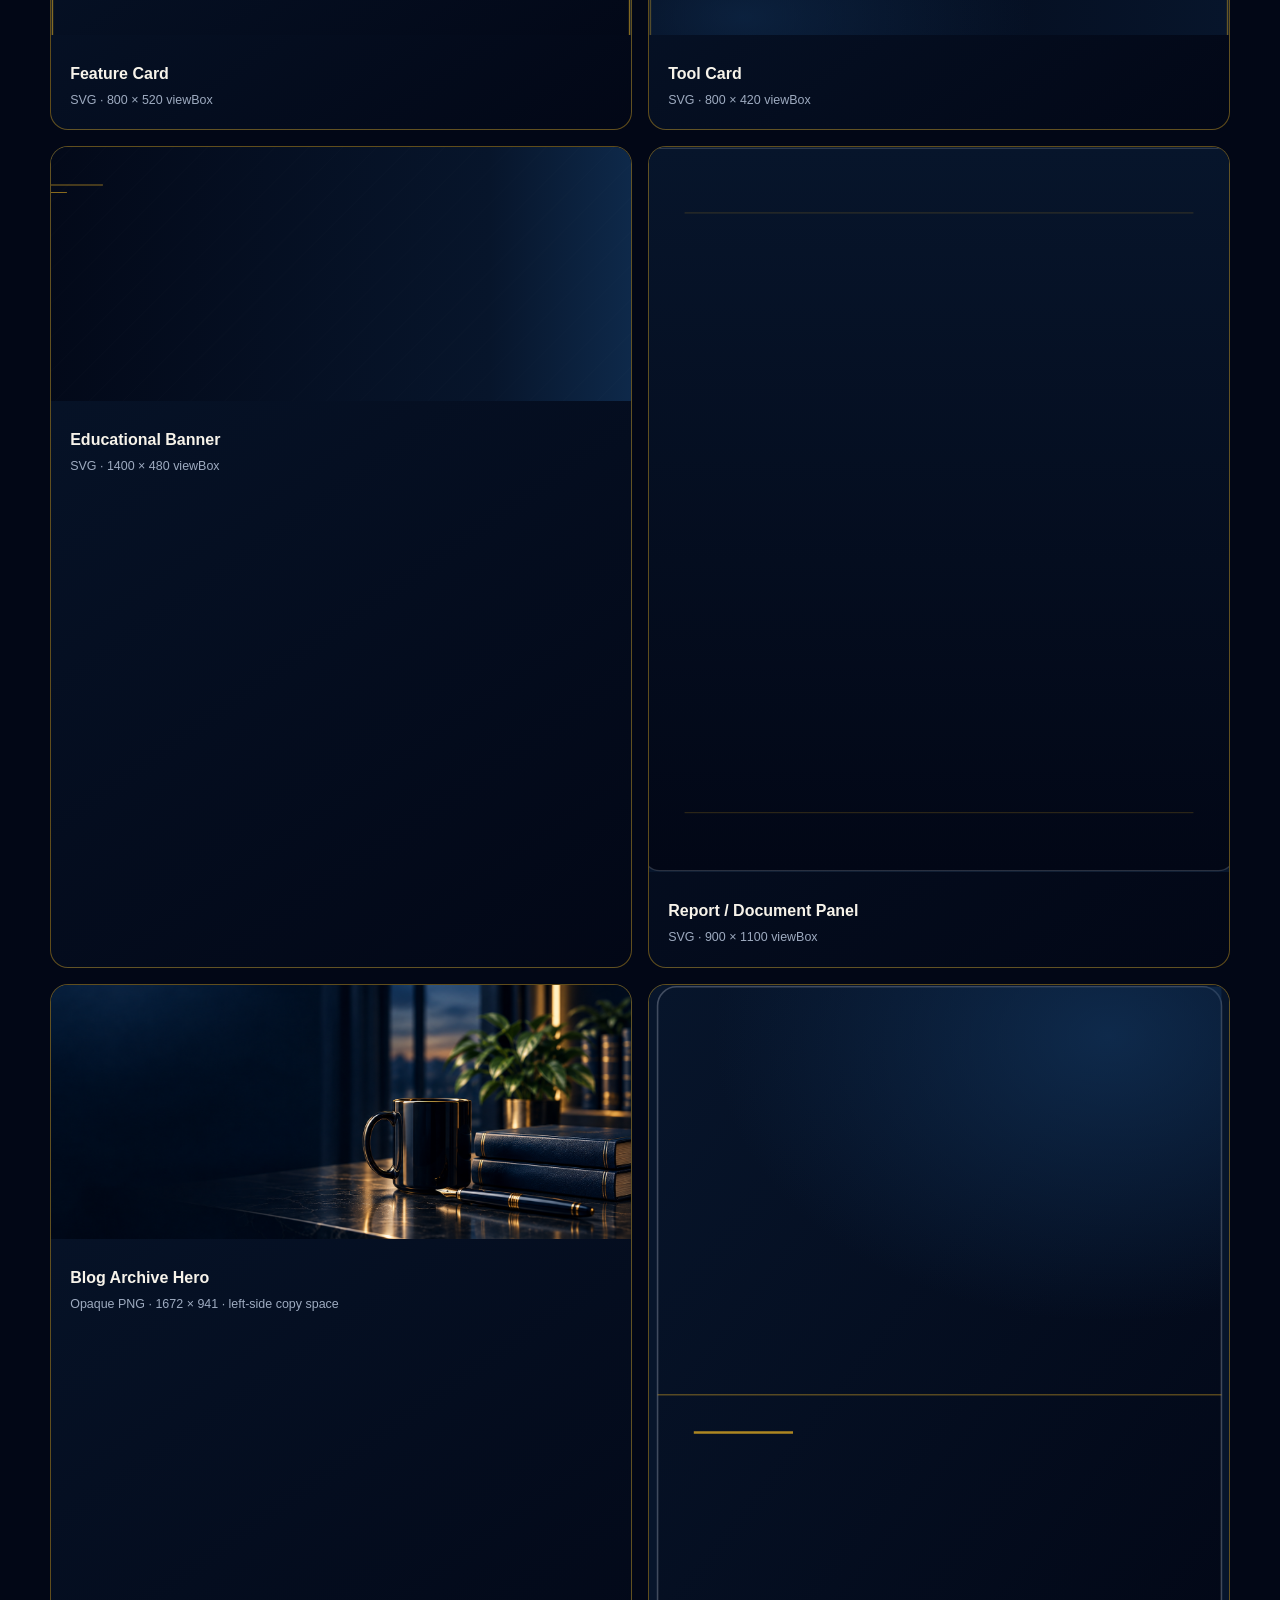
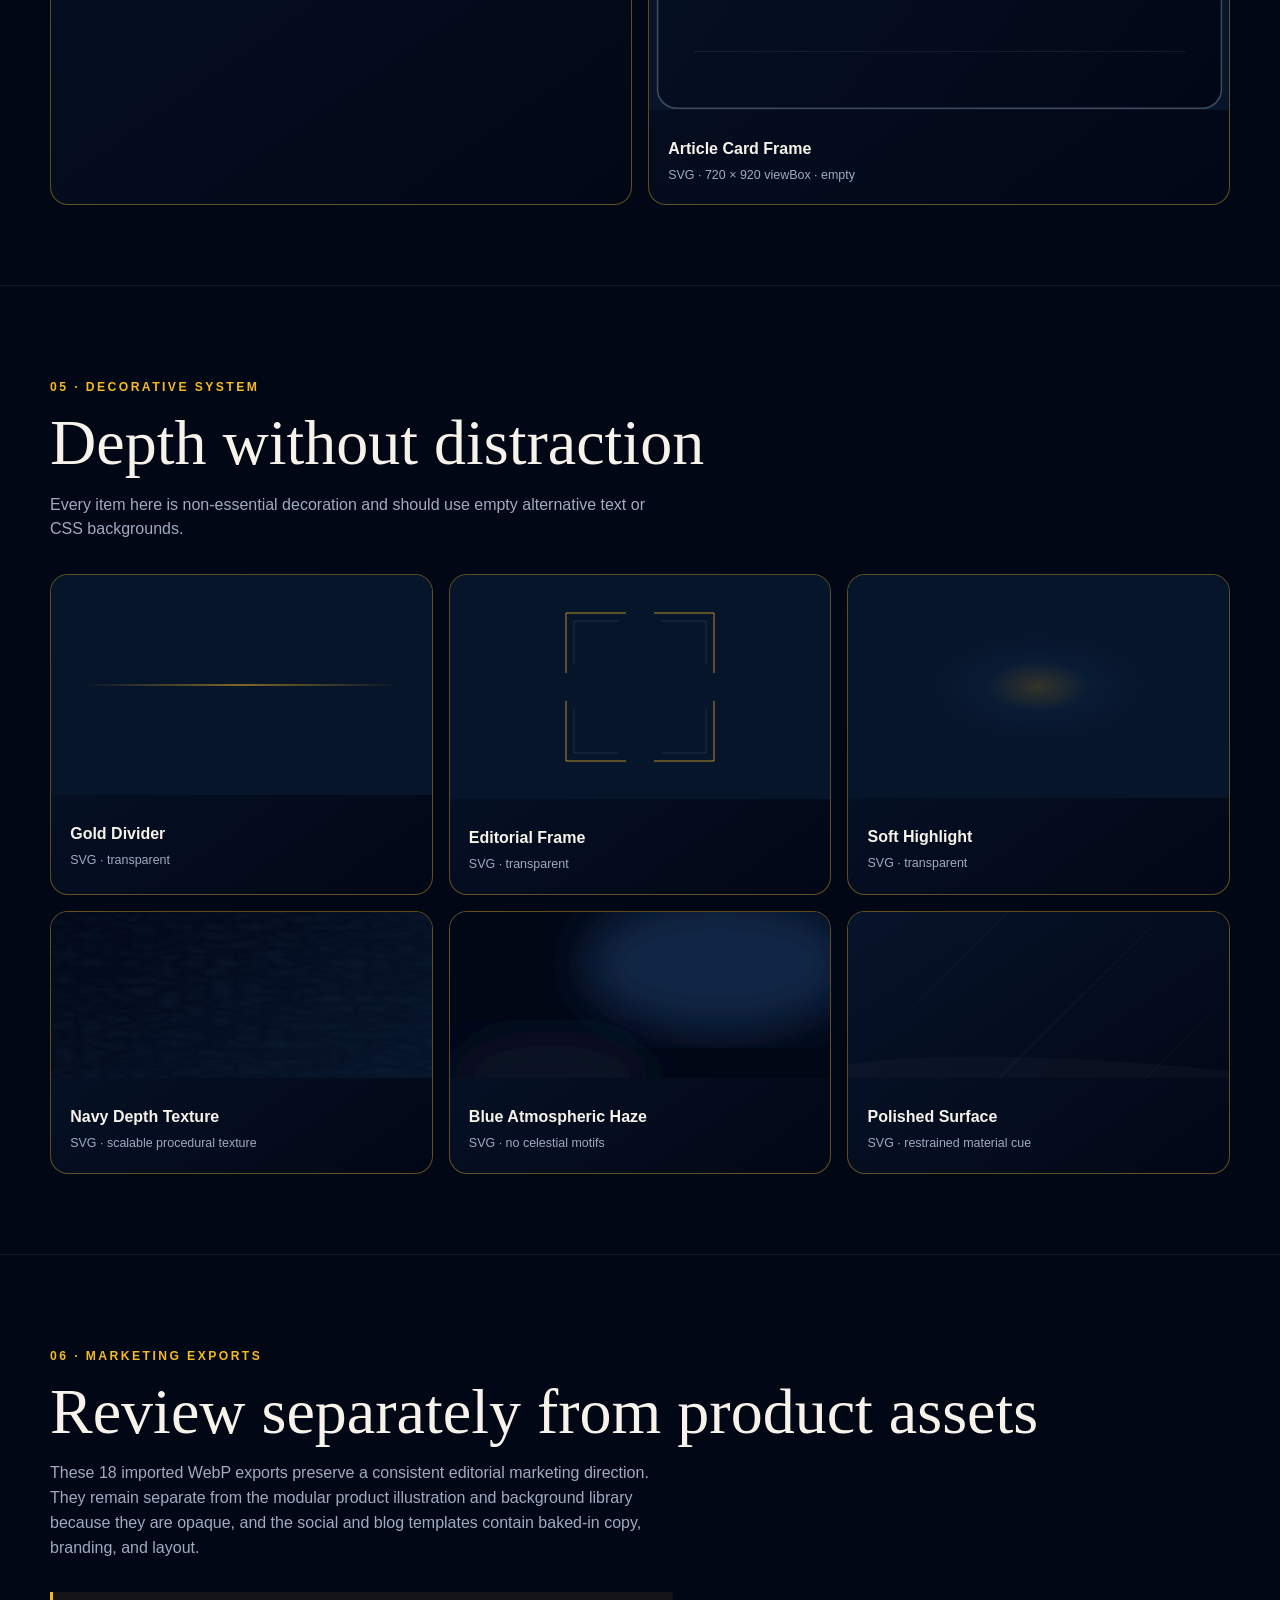
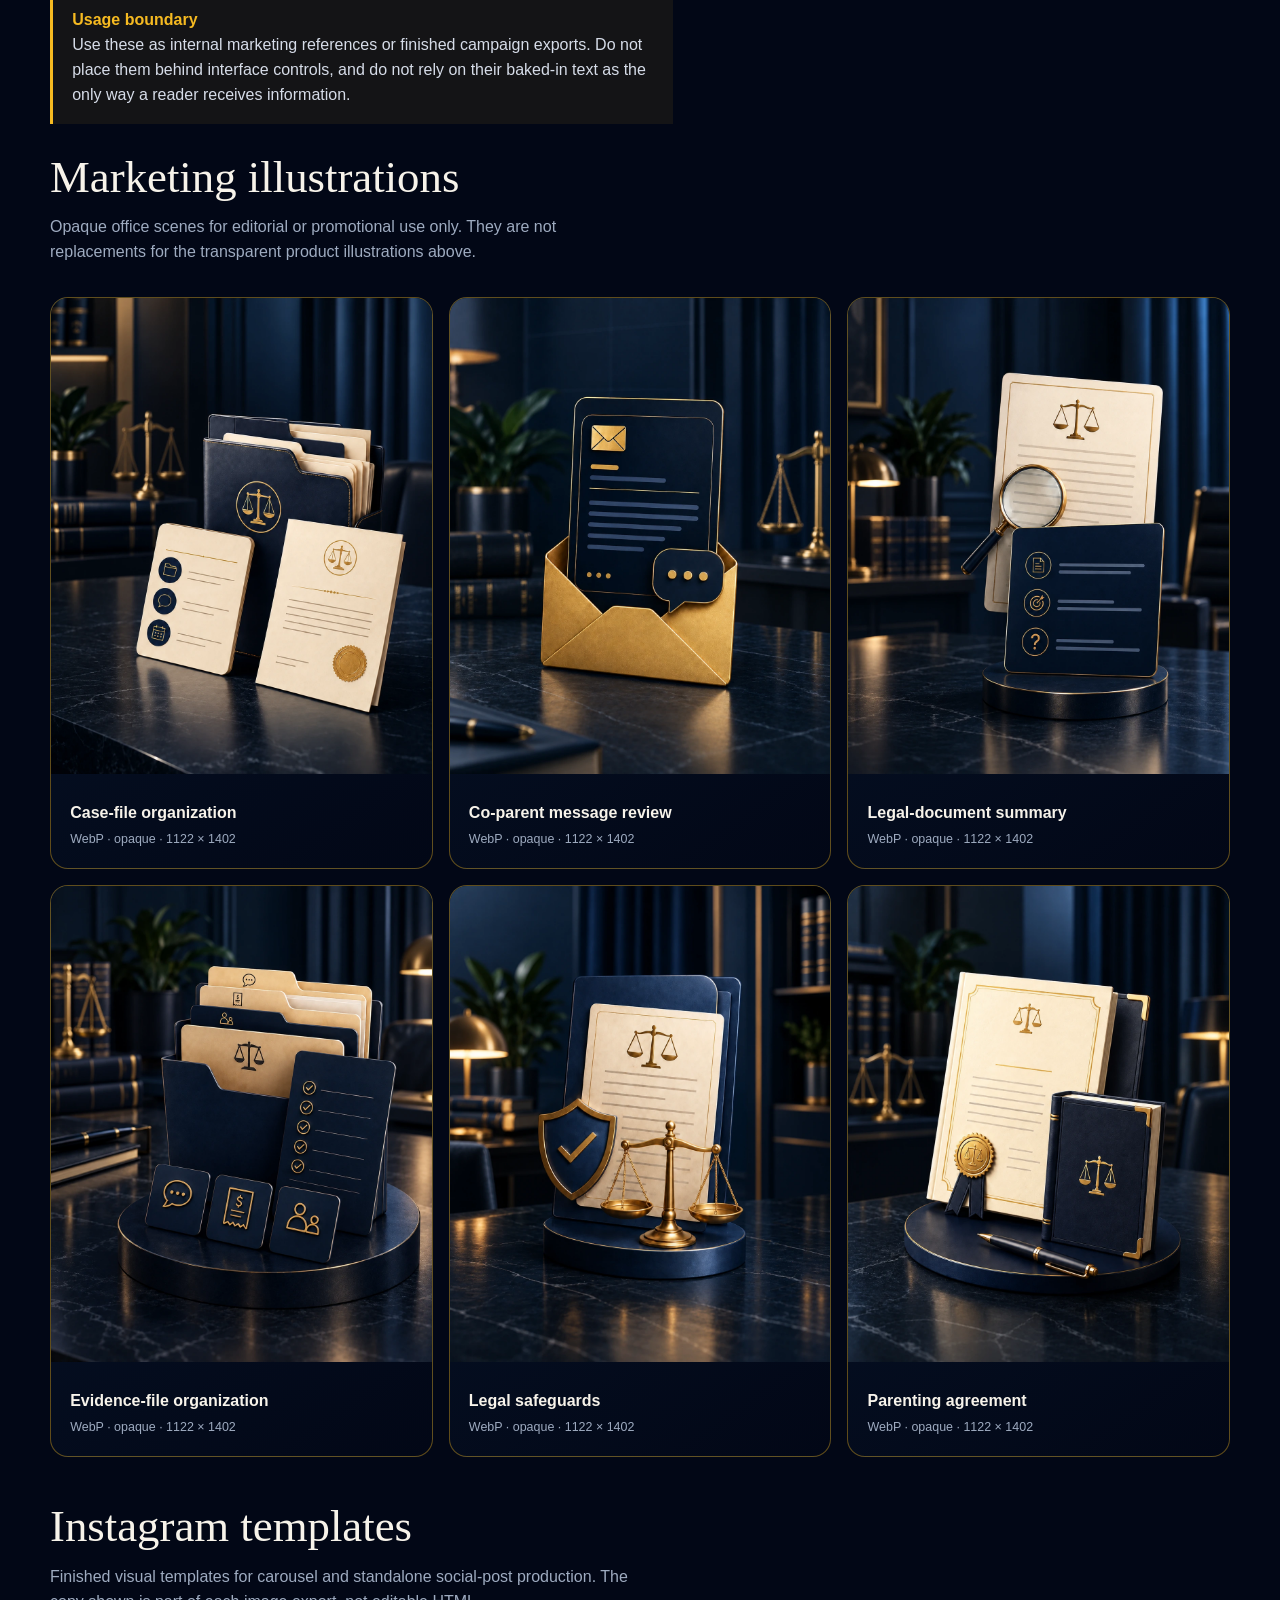
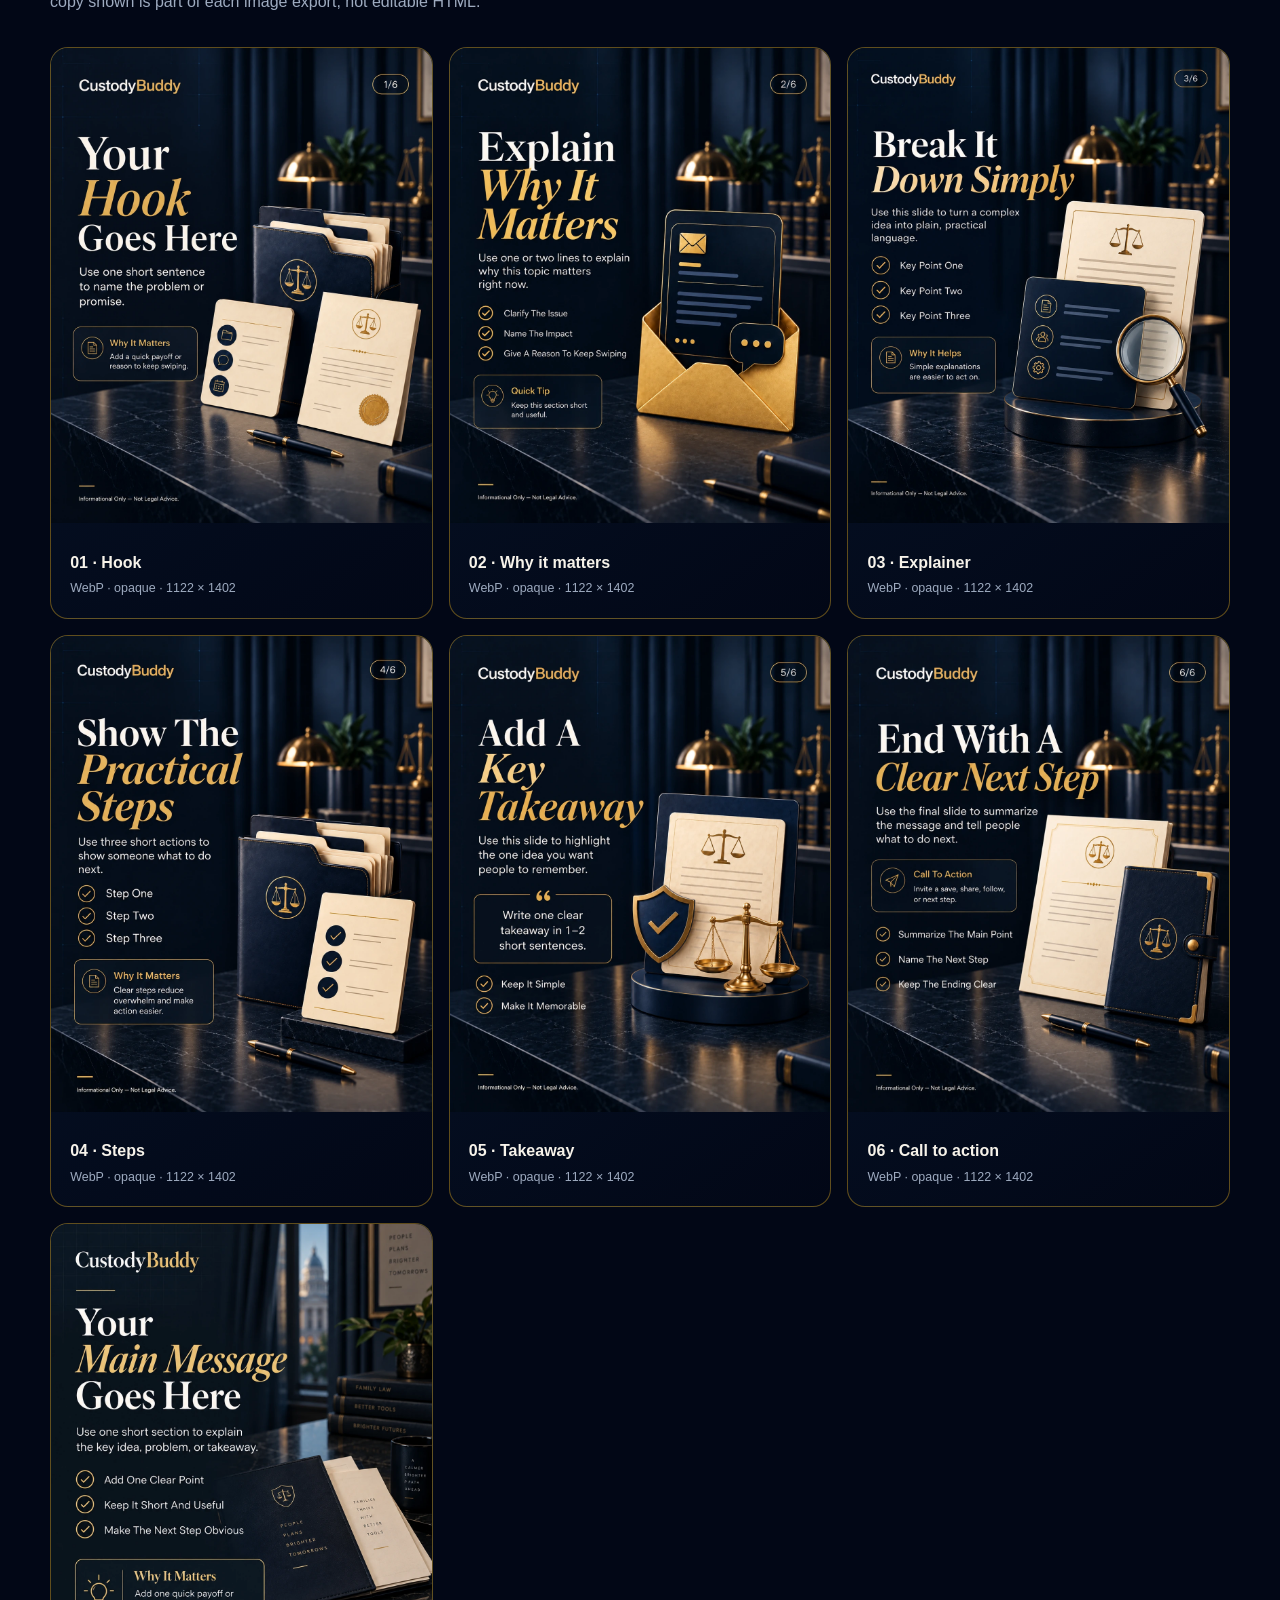
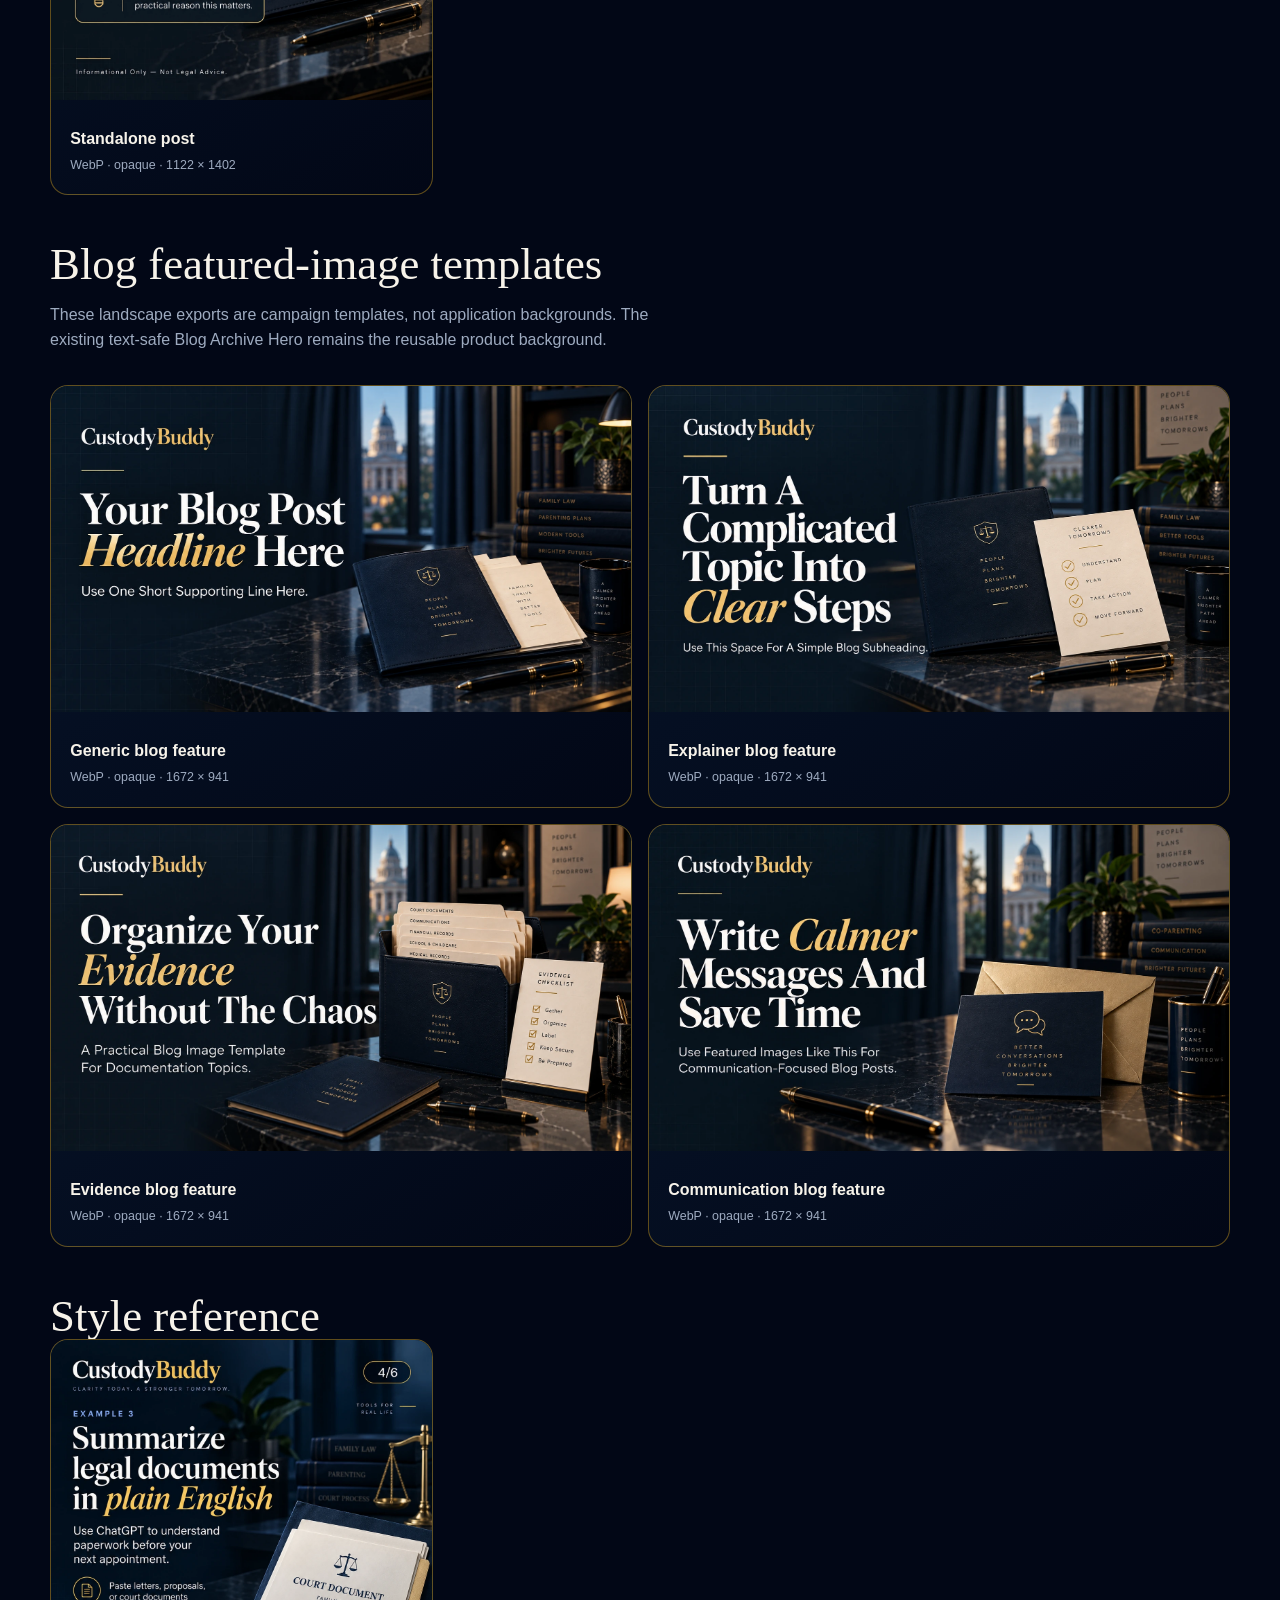
==== commit 0ea9e163: "Add brand kit documentation and update asset manifest with new brand assets" ====
--- a/showcase/index.html
+++ b/showcase/index.html
@@ -7,7 +7,7 @@
   <style>
     :root{--deep:#020716;--navy:#07152b;--haze:#12345b;--cream:#f7f3ea;--body:#d6dce8;--gold:#f6ba21;--muted:#9eabc0;--line:rgba(246,186,33,.38)}
     *{box-sizing:border-box}html{scroll-behavior:smooth}body{margin:0;background:var(--deep);color:var(--body);font-family:Inter,-apple-system,BlinkMacSystemFont,"Segoe UI",sans-serif;line-height:1.55}img{max-width:100%;height:auto}a{color:var(--cream)}a:focus-visible{outline:3px solid var(--gold);outline-offset:4px}.skip{position:absolute;left:1rem;top:-5rem;background:var(--gold);color:var(--deep);padding:.7rem 1rem;z-index:20}.skip:focus{top:1rem}.wrap{width:min(1180px,calc(100% - 2rem));margin:auto}.eyebrow{font-size:.76rem;letter-spacing:.2em;text-transform:uppercase;color:var(--gold);font-weight:700}.hero{min-height:560px;display:grid;align-items:center;background:url('../public/brand/backgrounds/hero-header-navy.svg') center/cover}.hero-grid{display:grid;grid-template-columns:1.25fr .75fr;gap:3rem;align-items:center;padding:5rem 0}.hero h1,.section h2,.type-serif{font-family:Georgia,"Times New Roman",serif;color:var(--cream);font-weight:400}.hero h1{font-size:clamp(3rem,7vw,6.4rem);line-height:.94;margin:.5rem 0 1.2rem;letter-spacing:-.045em}.hero h1 span,.gold{color:var(--gold)}.lede{font-size:clamp(1rem,2vw,1.25rem);max-width:58ch}.hero-mark{width:min(360px,70vw);margin:auto;filter:drop-shadow(0 18px 38px rgba(0,0,0,.5))}.nav{position:sticky;top:0;z-index:10;background:rgba(2,7,22,.9);backdrop-filter:blur(14px);border-bottom:1px solid rgba(246,186,33,.2)}.nav .wrap{display:flex;gap:.4rem;overflow:auto;padding:.65rem 0}.nav a{text-decoration:none;white-space:nowrap;color:var(--body);font-size:.85rem;padding:.45rem .75rem;border-radius:999px}.nav a:hover{background:rgba(246,186,33,.1);color:var(--cream)}.section{padding:5rem 0;border-top:1px solid rgba(214,220,232,.08)}.section h2{font-size:clamp(2.2rem,5vw,4rem);line-height:1.05;margin:.35rem 0 1rem}.intro{max-width:68ch;margin-bottom:2rem;color:var(--muted)}.grid{display:grid;gap:1rem}.grid-4{grid-template-columns:repeat(4,1fr)}.grid-3{grid-template-columns:repeat(3,1fr)}.grid-2{grid-template-columns:repeat(2,1fr)}.card{border:1px solid var(--line);border-radius:18px;background:linear-gradient(145deg,var(--navy),var(--deep));overflow:hidden}.pad{padding:1.2rem}.card h3{color:var(--cream);font-size:1rem;margin:.5rem 0 .25rem}.meta{color:var(--muted);font-size:.78rem;margin:0}.asset-stage{aspect-ratio:1;display:grid;place-items:center;padding:1rem;background:radial-gradient(circle at 70% 20%,rgba(18,52,91,.8),transparent 55%)}.asset-stage img{width:100%;height:100%;object-fit:contain}.logo-stage{min-height:190px;display:grid;place-items:center;padding:2rem;background:var(--navy)}.logo-stage.light{background:var(--cream)}.logo-stage img{max-height:110px}.palette{display:grid;grid-template-columns:repeat(6,1fr);gap:.75rem}.swatch{min-height:170px;border-radius:16px;padding:1rem;display:flex;flex-direction:column;justify-content:flex-end;border:1px solid rgba(255,255,255,.12)}.swatch strong,.swatch span{text-shadow:0 1px 4px #000}.type-sample{padding:2rem;min-height:230px}.type-serif{font-size:clamp(2.3rem,5vw,4.6rem);line-height:.98;margin:0}.type-sans{font-size:1.1rem}.wide-stage{aspect-ratio:16/7;background-color:var(--navy);background-size:cover;background-position:center}.portrait-stage{aspect-ratio:4/5}.decor-stage{min-height:220px;display:grid;place-items:center;padding:2rem;background:var(--navy)}.decor-stage img{max-height:160px}.mobile{width:280px;max-width:100%;border:1px solid var(--line);border-radius:32px;padding:14px;background:#01040d;box-shadow:0 24px 60px rgba(0,0,0,.5)}.mobile-screen{border-radius:22px;overflow:hidden;background:url('../public/brand/backgrounds/feature-card-navy.svg') center/cover;padding:1.2rem;min-height:470px}.mobile-logo{width:150px}.mobile-art{display:block;width:220px;margin:1.5rem auto}.mobile h3{font-family:Georgia,"Times New Roman",serif;color:var(--cream);font-size:1.8rem;line-height:1.08}.mobile p{font-size:.9rem}.note{border-left:3px solid var(--gold);padding:1rem 1.2rem;background:rgba(246,186,33,.07);max-width:70ch}.footer{padding:3rem 0 5rem;color:var(--muted)}code{color:var(--cream)}
-    .marketing-stage{aspect-ratio:1122/1402;background:#01040d}.marketing-stage img,.marketing-wide img{display:block;width:100%;height:100%;object-fit:cover}.marketing-wide{aspect-ratio:1672/941;background:#01040d}.marketing-note{margin-bottom:2rem}
+    .brandkit-stage{aspect-ratio:4/3;background:#01040d}.brandkit-stage img{display:block;width:100%;height:100%;object-fit:contain}.marketing-stage{aspect-ratio:1122/1402;background:#01040d}.marketing-stage img,.marketing-wide img{display:block;width:100%;height:100%;object-fit:cover}.marketing-wide{aspect-ratio:1672/941;background:#01040d}.marketing-note{margin-bottom:2rem}
     @media(max-width:900px){.hero-grid{grid-template-columns:1fr}.hero-mark{width:220px}.grid-4,.grid-3{grid-template-columns:repeat(2,1fr)}.palette{grid-template-columns:repeat(3,1fr)}}
     @media(max-width:560px){.wrap{width:min(100% - 1.25rem,1180px)}.section{padding:3.5rem 0}.grid-4,.grid-3,.grid-2,.palette{grid-template-columns:1fr}.hero-grid{padding:3.5rem 0}.hero-mark{display:none}.asset-stage{padding:.5rem}}
     @media(prefers-reduced-motion:reduce){html{scroll-behavior:auto}}
@@ -21,8 +21,11 @@
       <img class="hero-mark" src="../public/brand/logo/custodybuddy-app-icon.svg" alt="CustodyBuddy CB monogram">
     </div>
   </header>
-  <nav class="nav" aria-label="Showcase sections"><div class="wrap"><a href="#foundation">Foundation</a><a href="#logos">Logos</a><a href="#illustrations">Illustrations</a><a href="#backgrounds">Backgrounds</a><a href="#decorative">Decorative</a><a href="#marketing">Marketing exports</a><a href="#mobile">Mobile scale</a></div></nav>
+  <nav class="nav" aria-label="Showcase sections"><div class="wrap"><a href="#brand-kit">Brand kit</a><a href="#foundation">Foundation</a><a href="#logos">Logos</a><a href="#illustrations">Illustrations</a><a href="#backgrounds">Backgrounds</a><a href="#decorative">Decorative</a><a href="#marketing">Marketing exports</a><a href="#mobile">Mobile scale</a></div></nav>
   <main id="main">
+    <section class="section" id="brand-kit"><div class="wrap"><p class="eyebrow">Overview · Internal review</p><h2>One map of the visual system</h2><p class="intro">This generated board organizes the approved logo, palette, typography, material language, and application direction. It is a contributor reference, not a production asset; the approved mood board, individual source assets, and manifest remain authoritative.</p>
+      <article class="card"><div class="brandkit-stage"><img src="../public/brand/generated/brand-kit/custodybuddy-brand-kit-overview-v1.png" alt="CustodyBuddy brand-kit overview showing logo, palette, typography, applications, illustration language, and interface elements"></div><div class="pad"><h3>CustodyBuddy brand-kit overview · v1</h3><p class="meta">PNG · internal reference · 1448 × 1086</p></div></article>
+    </div></section>
     <section class="section" id="foundation"><div class="wrap"><p class="eyebrow">01 · Foundation</p><h2>Calm authority, warm support</h2><p class="intro">The approved palette is reproduced exactly. Gold is an accent, not a surface color. Serif display type provides editorial credibility; system sans-serif text keeps supporting content accessible without introducing a font dependency.</p>
       <div class="palette" aria-label="Approved color palette">
         <div class="swatch" style="background:#020716"><strong>Deep Navy</strong><span>#020716</span></div><div class="swatch" style="background:#07152b"><strong>Rich Navy</strong><span>#07152B</span></div><div class="swatch" style="background:#12345b"><strong>Haze Blue</strong><span>#12345B</span></div><div class="swatch" style="background:#f7f3ea;color:#020716"><strong style="text-shadow:none">Warm White</strong><span style="text-shadow:none">#F7F3EA</span></div><div class="swatch" style="background:#d6dce8;color:#020716"><strong style="text-shadow:none">Body Text</strong><span style="text-shadow:none">#D6DCE8</span></div><div class="swatch" style="background:#f6ba21;color:#020716"><strong style="text-shadow:none">Gold Accent</strong><span style="text-shadow:none">#F6BA21</span></div>
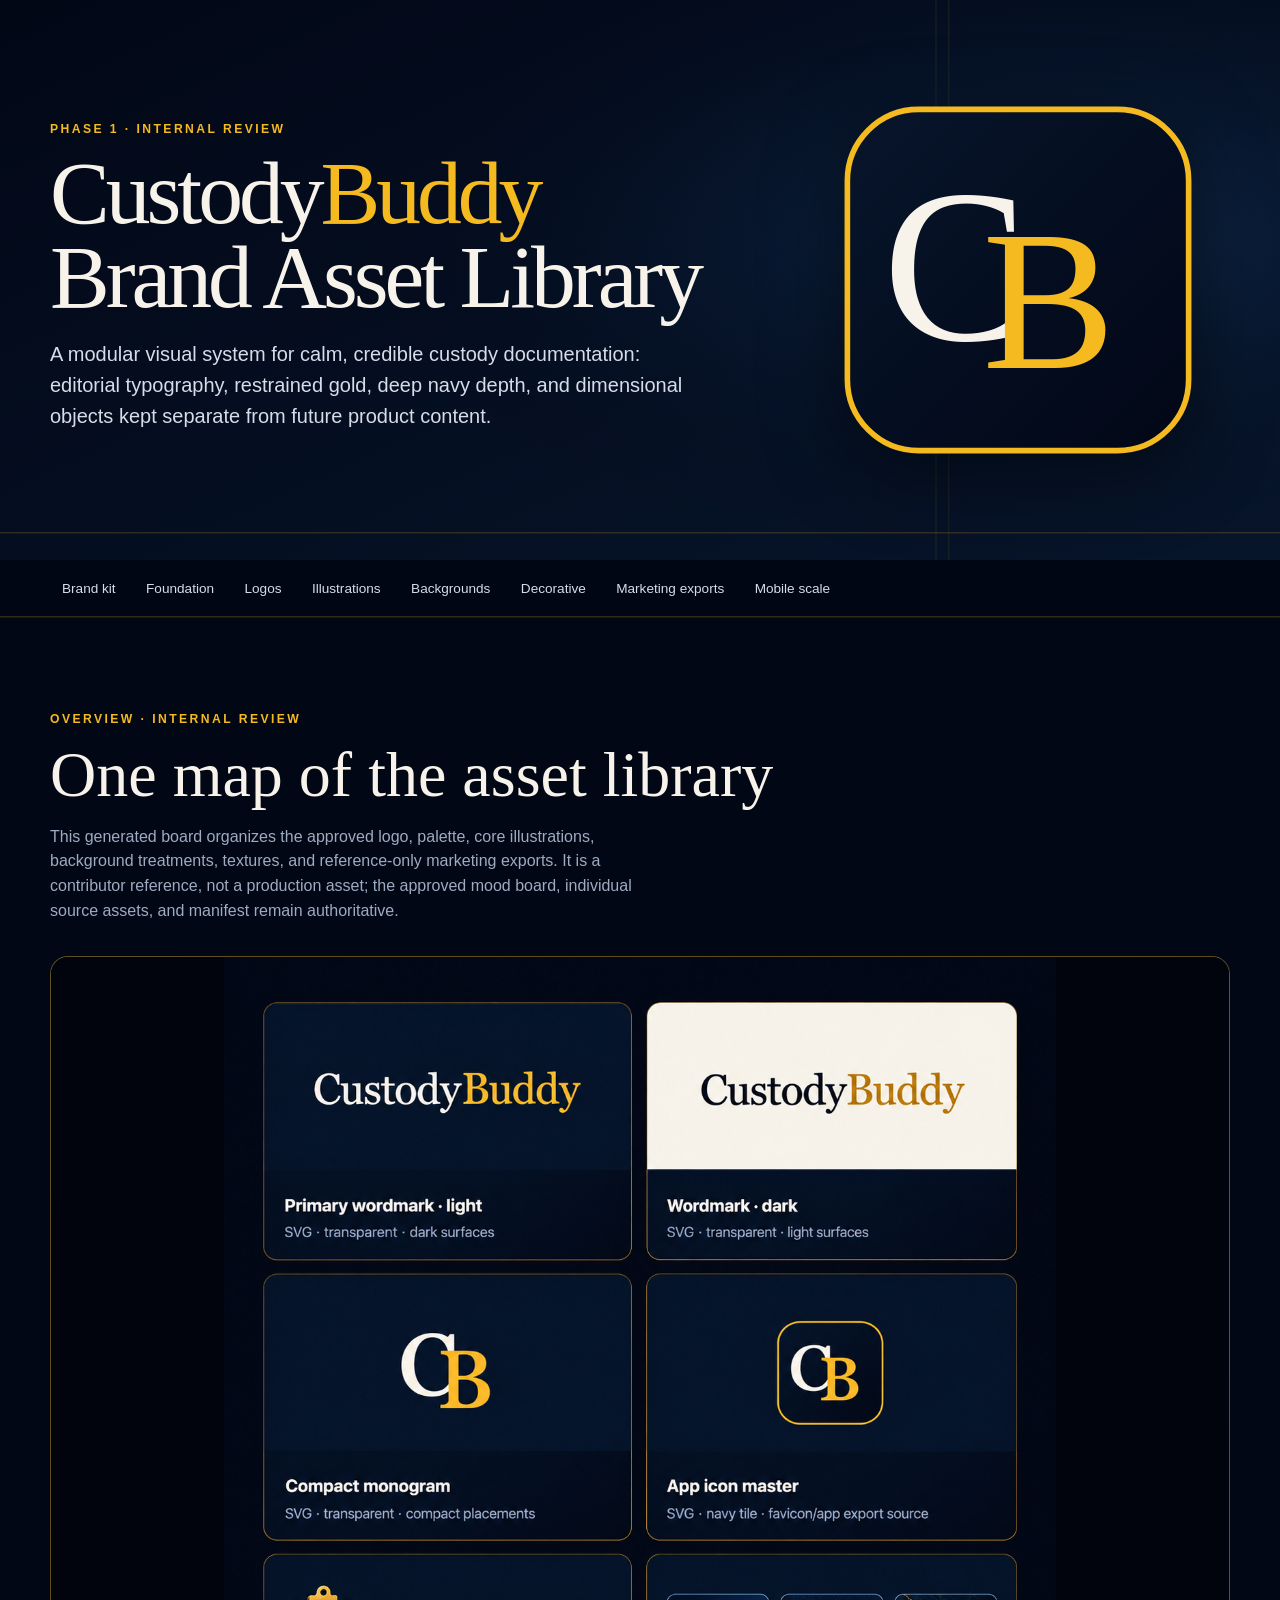
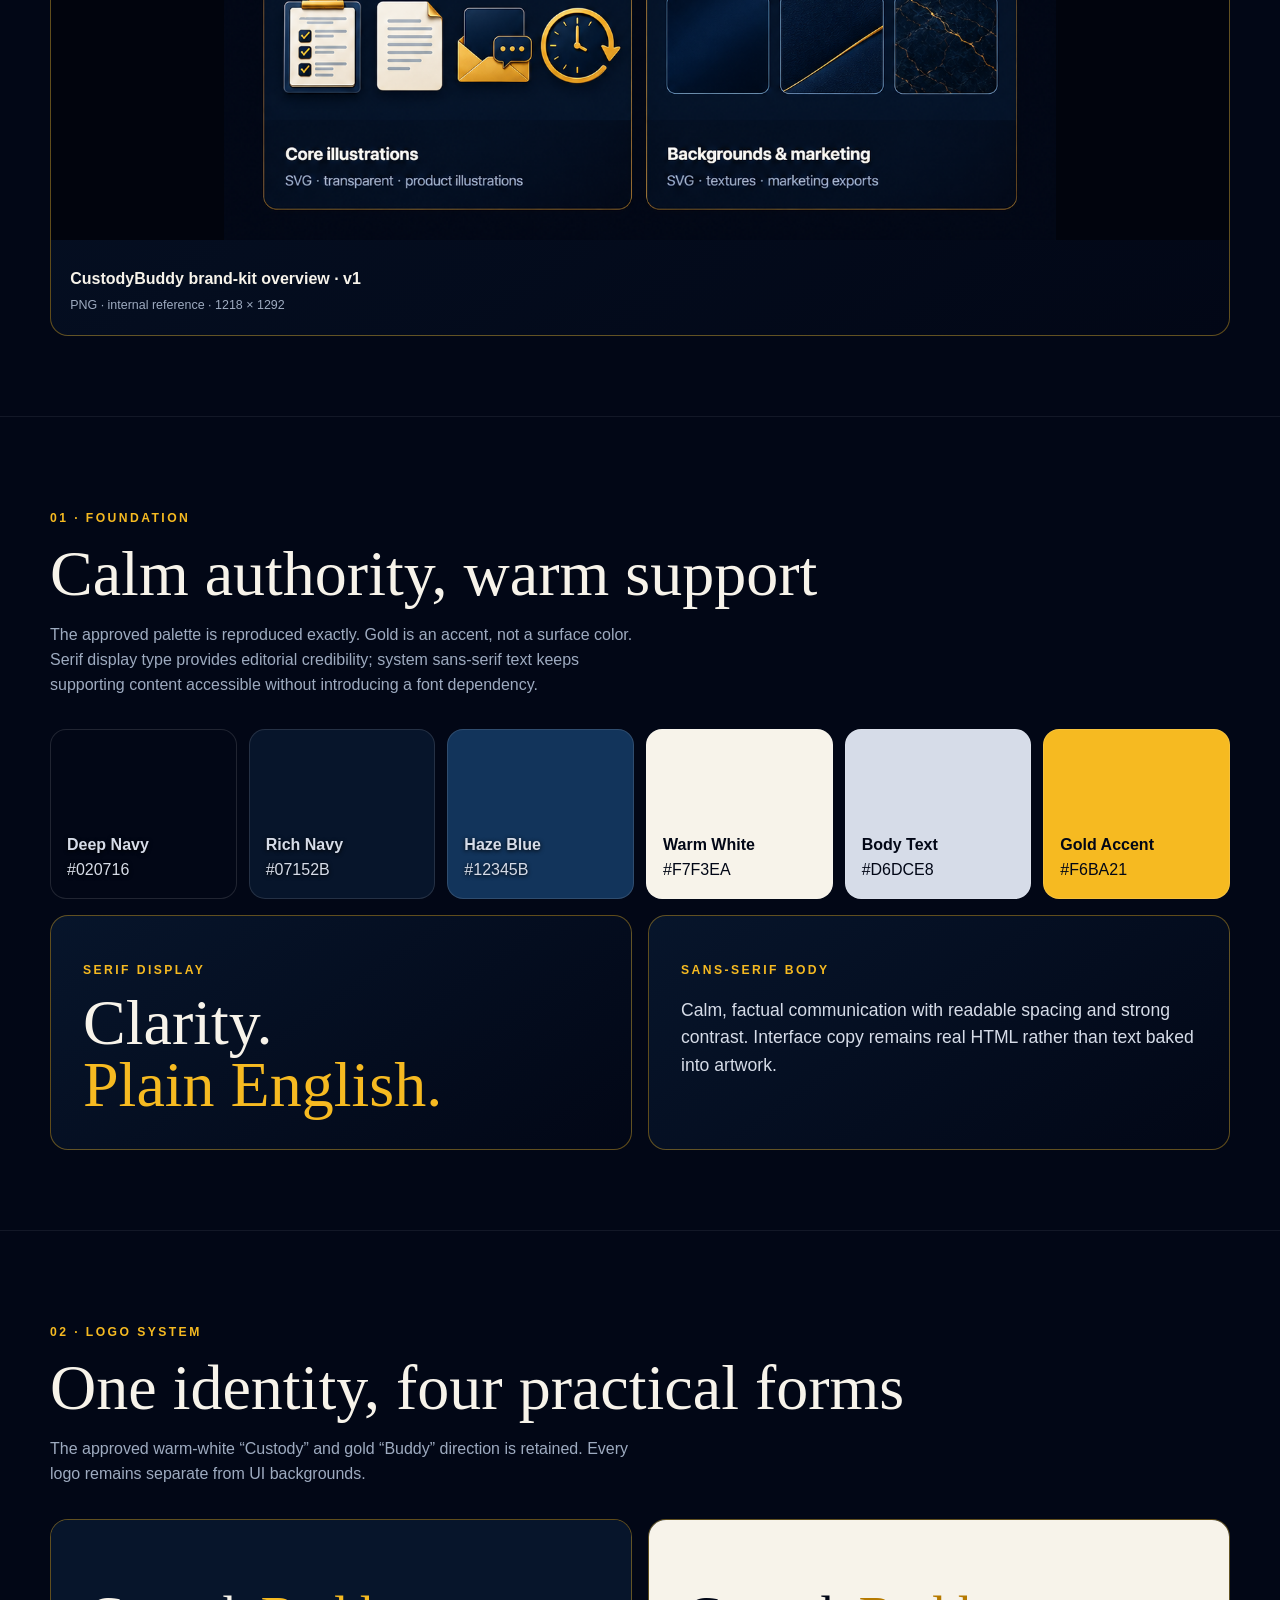
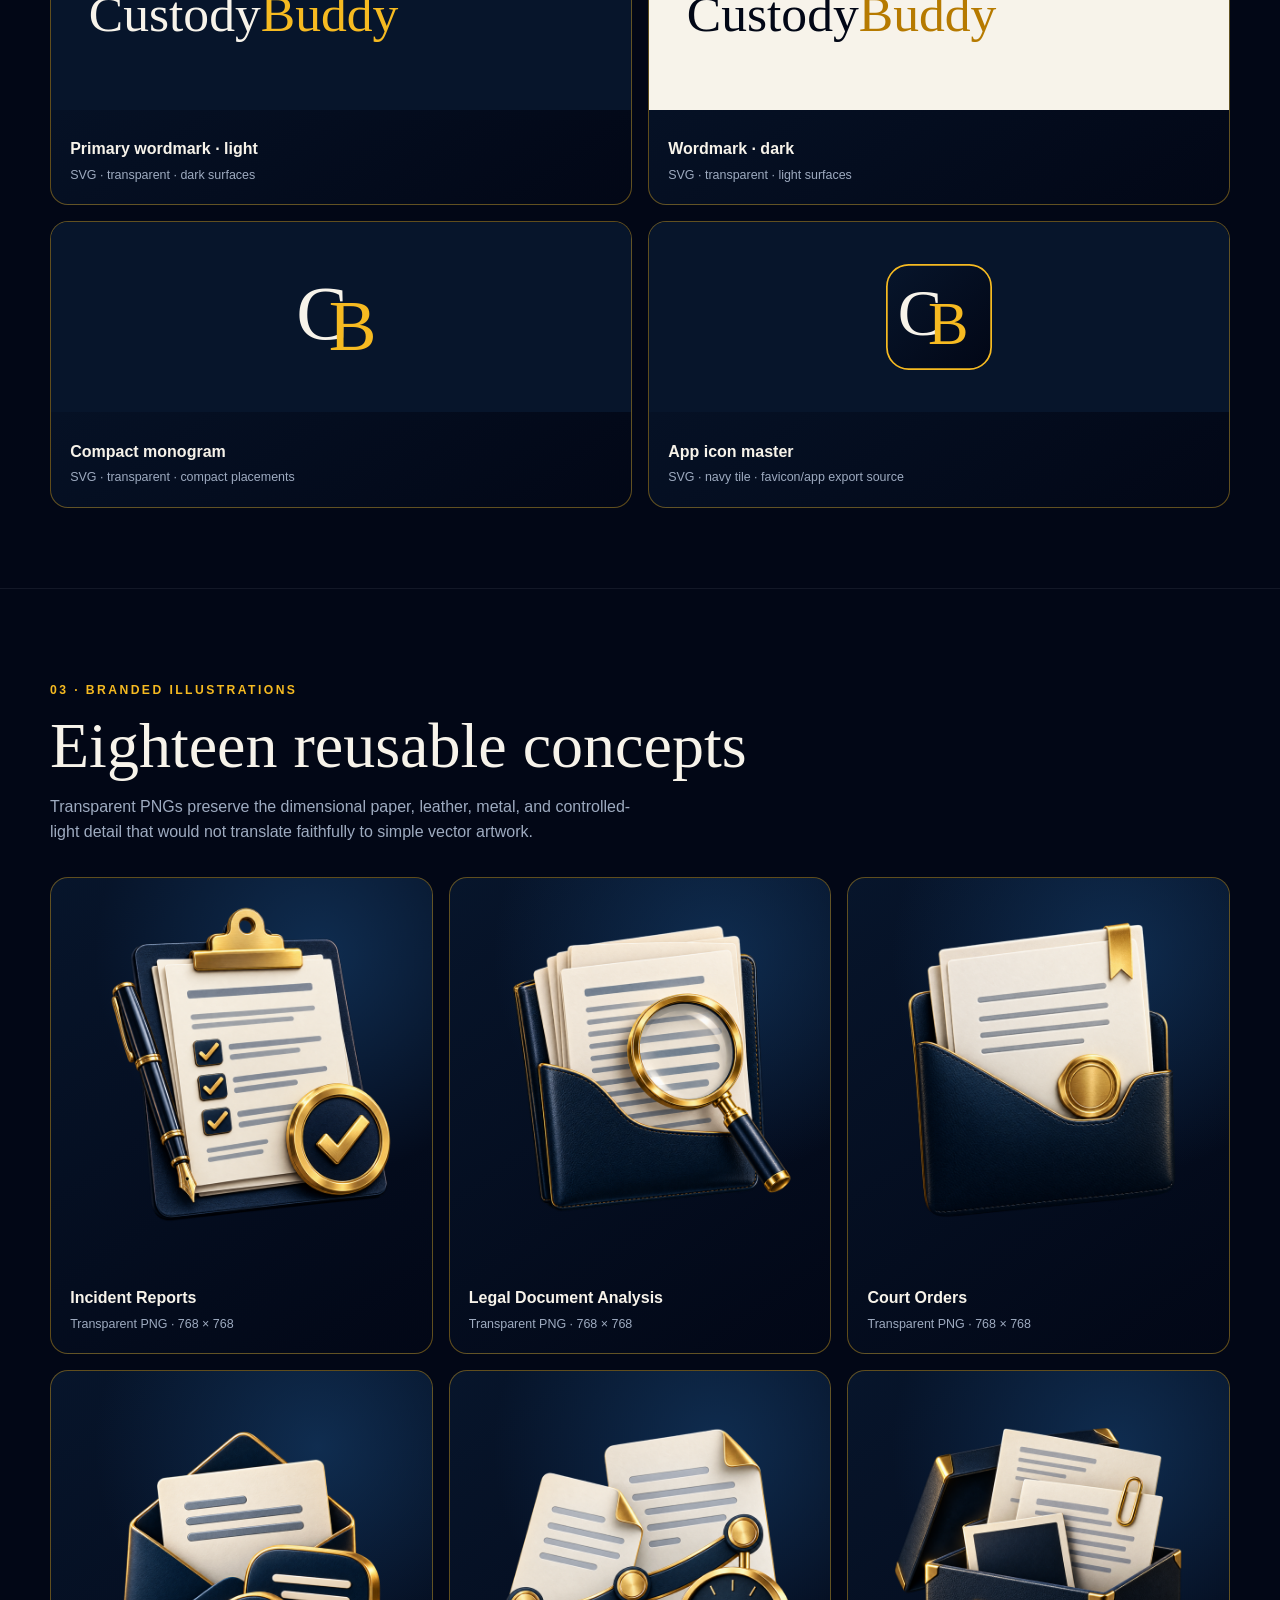
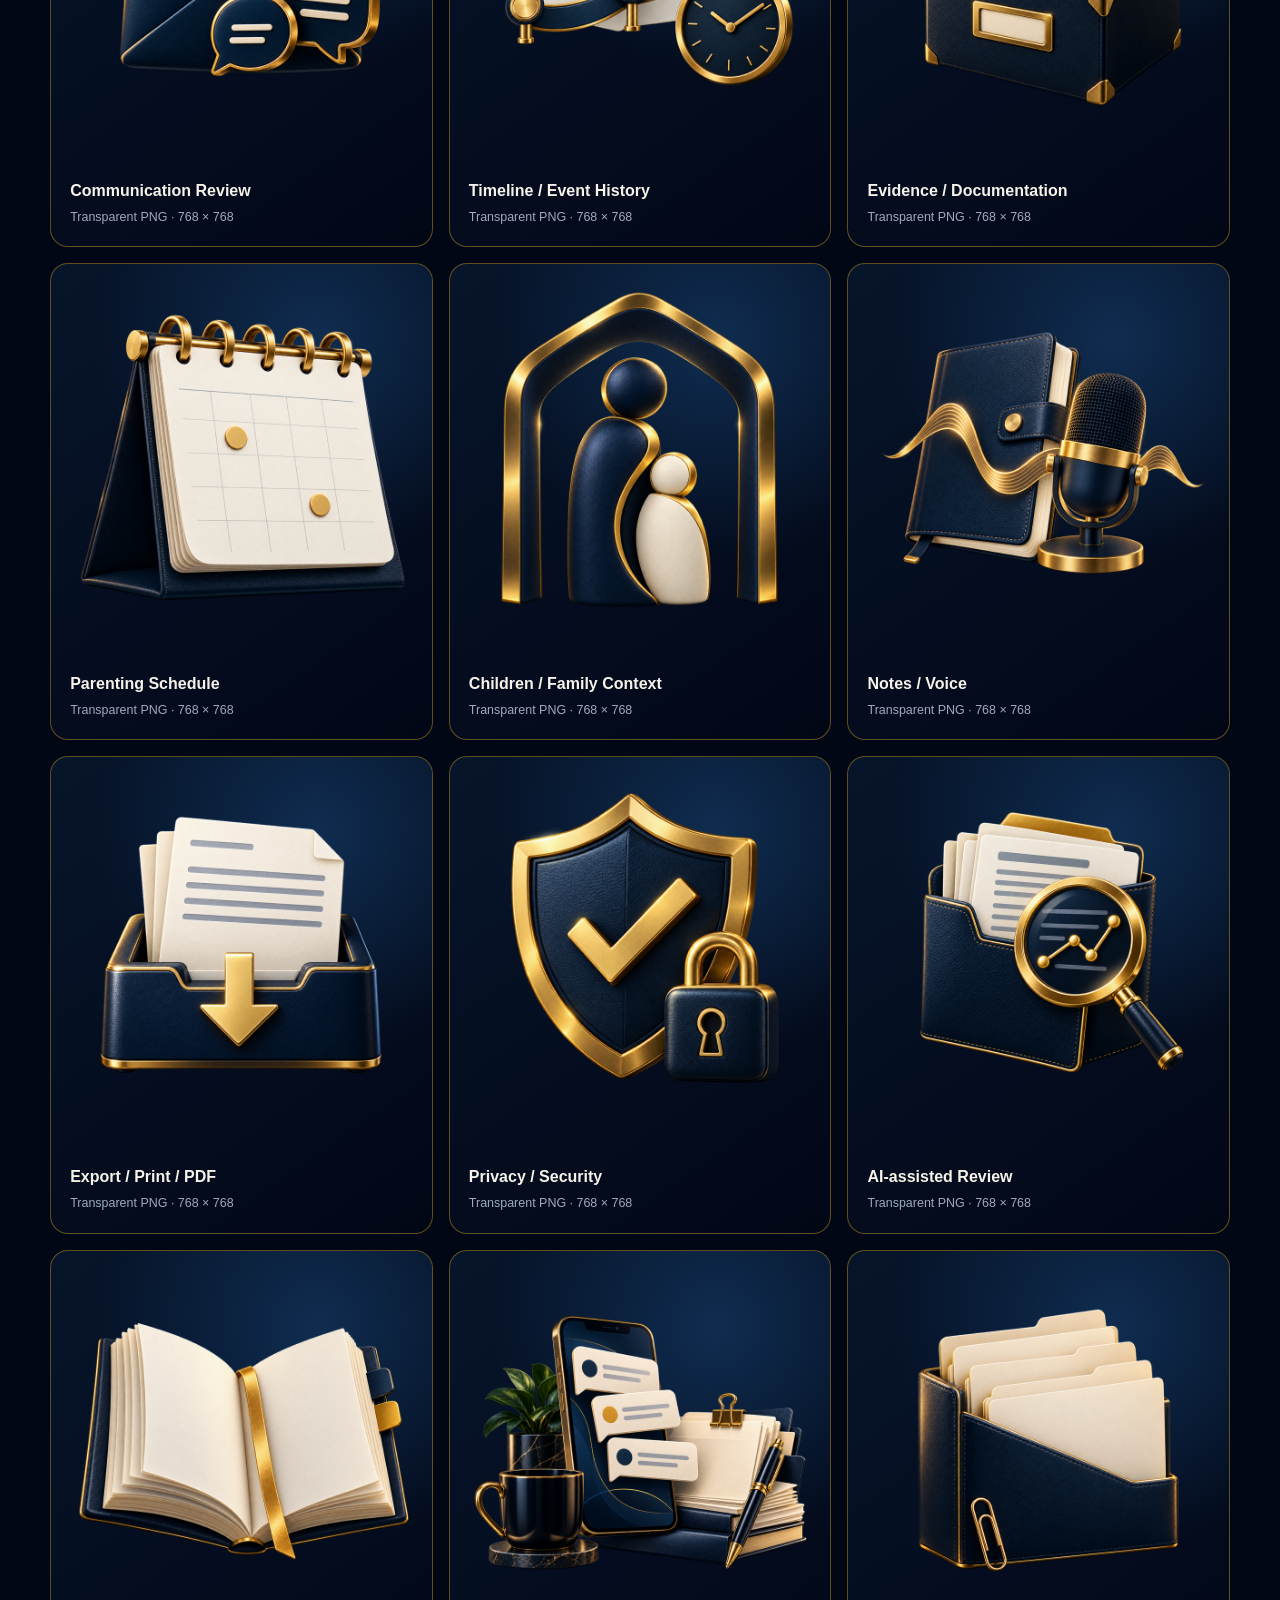
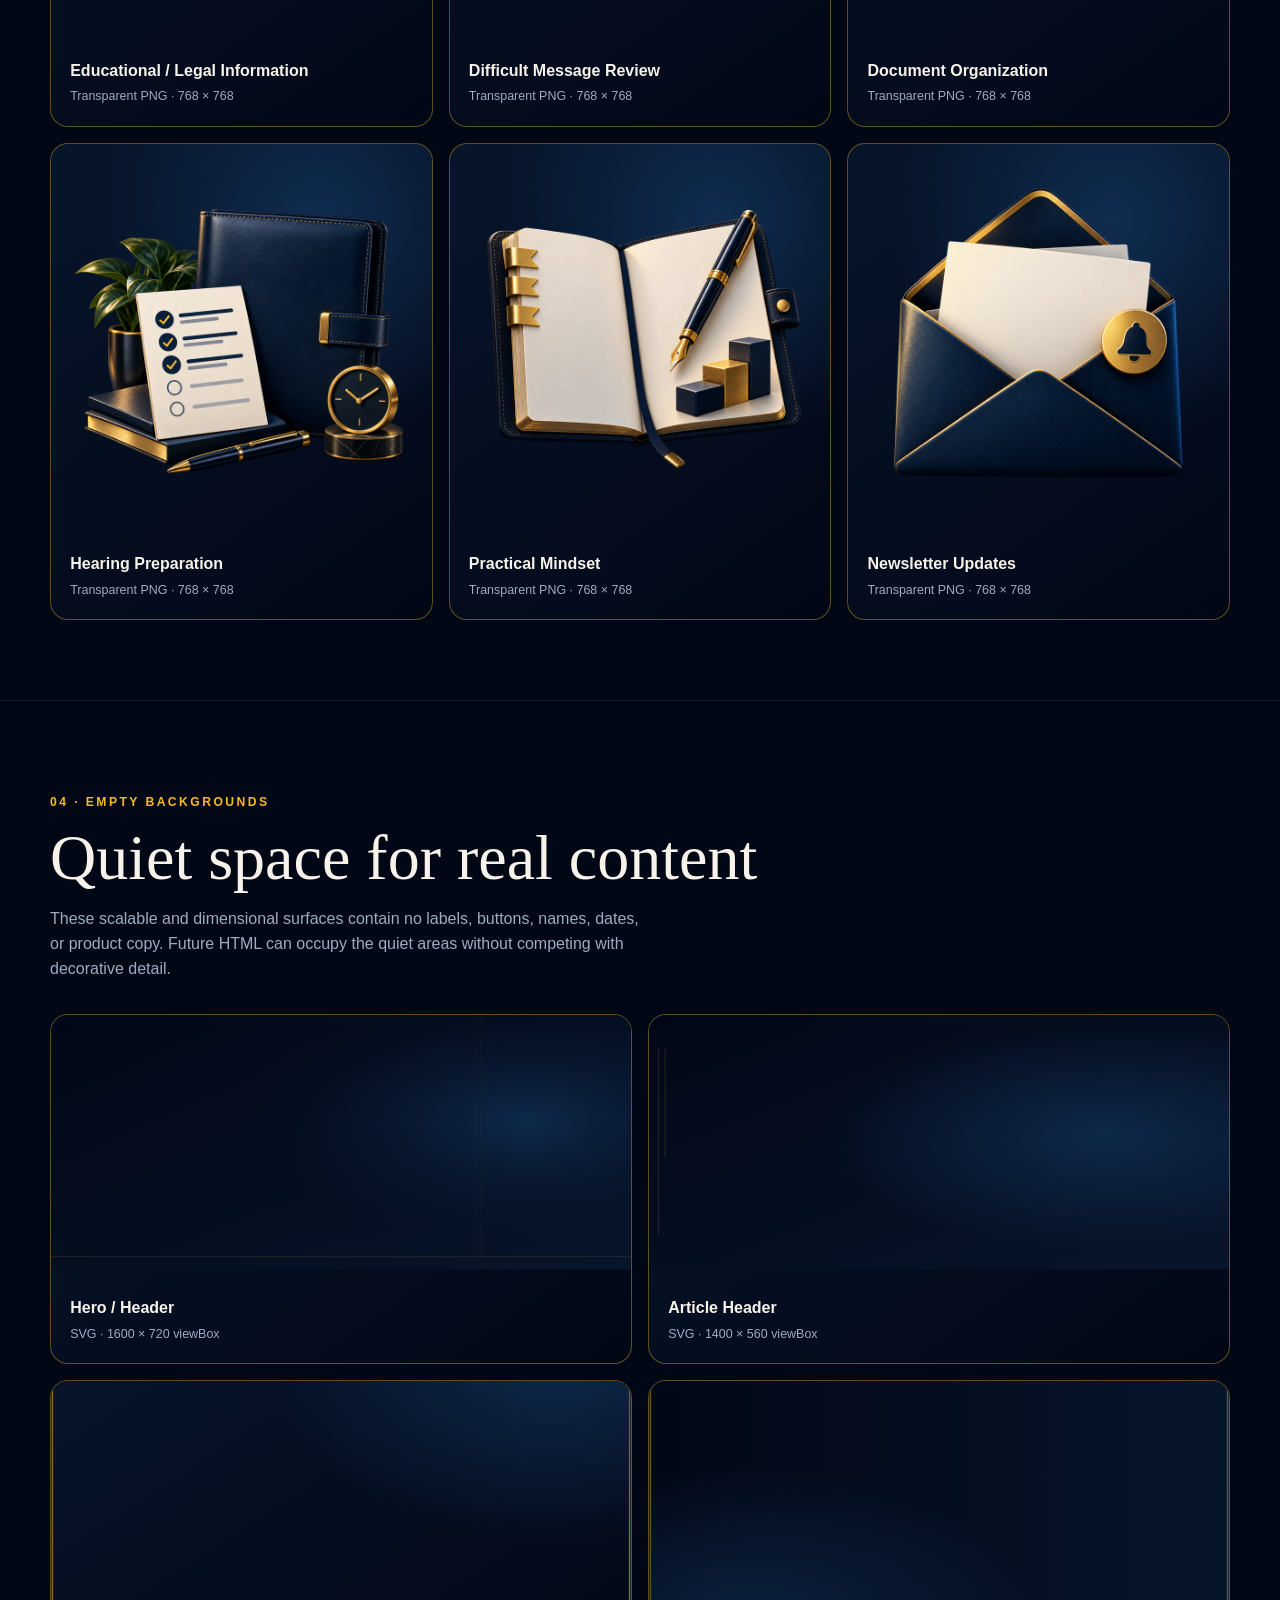
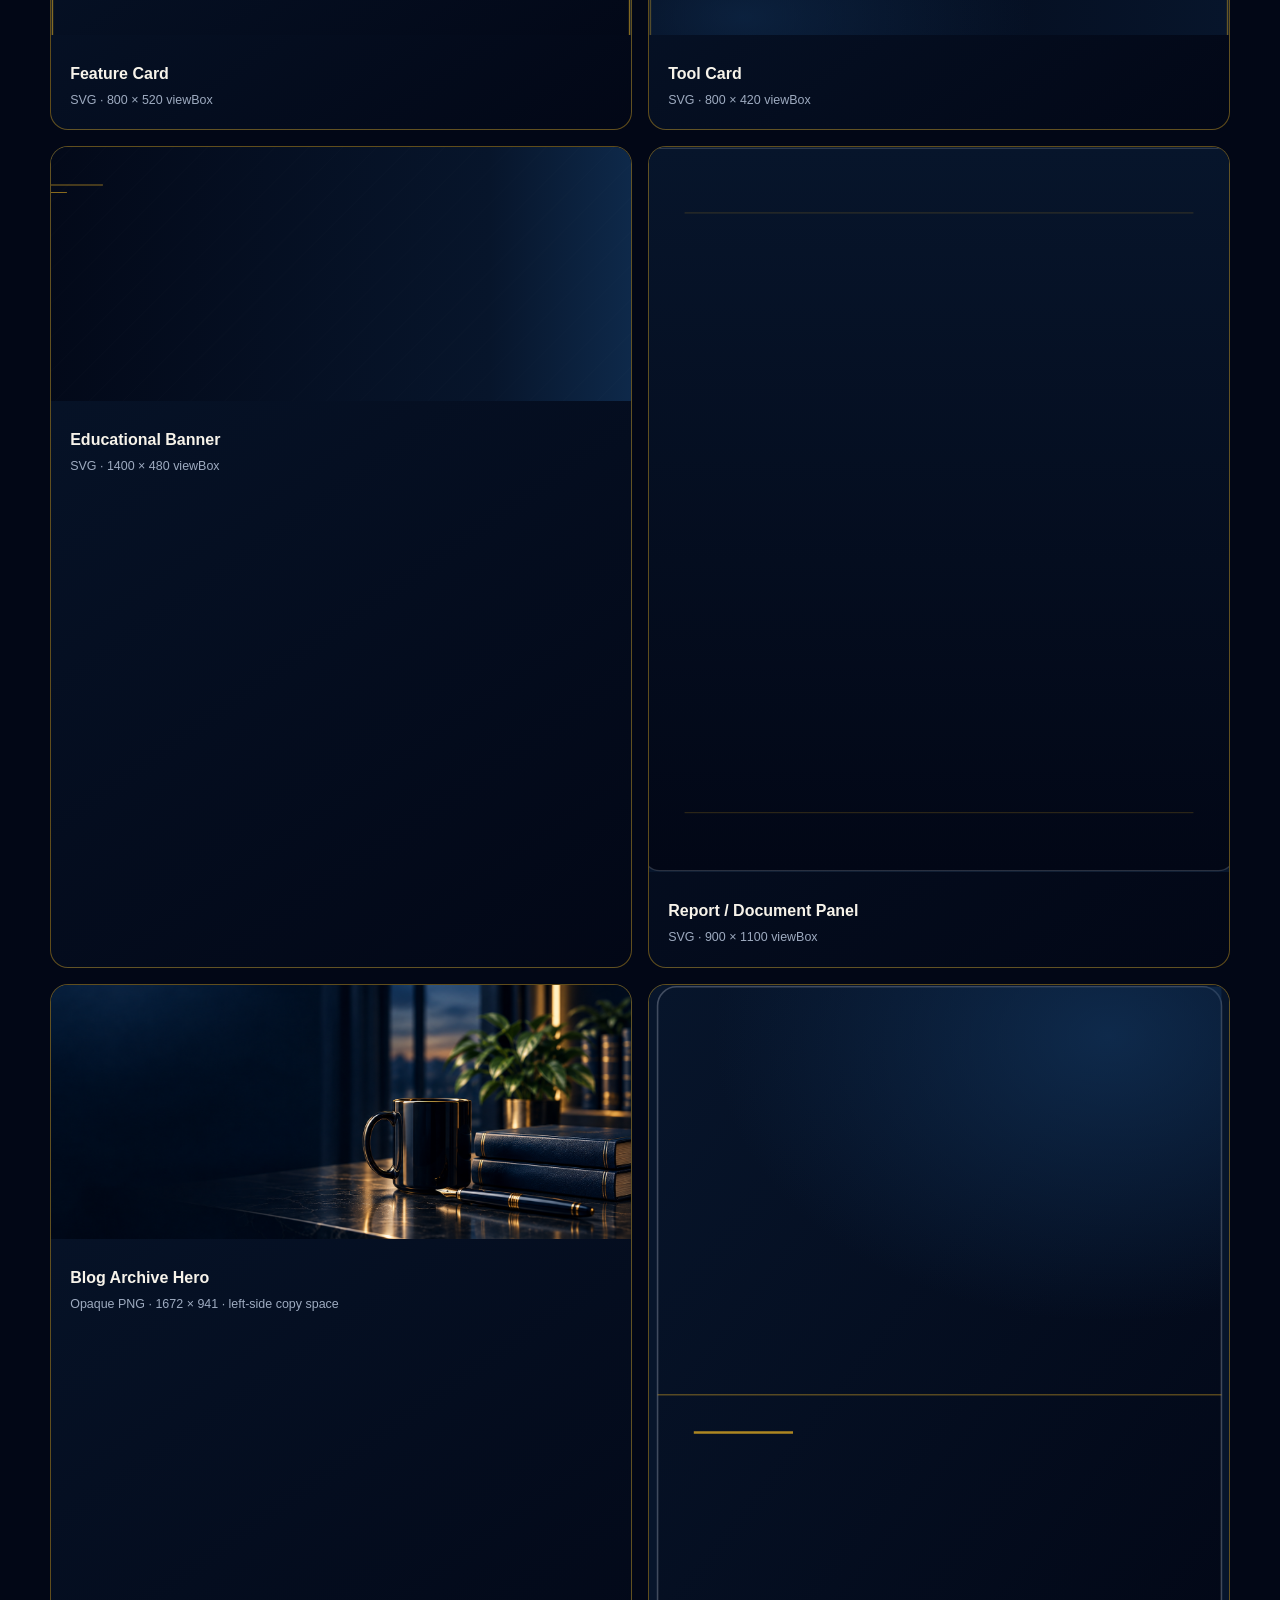
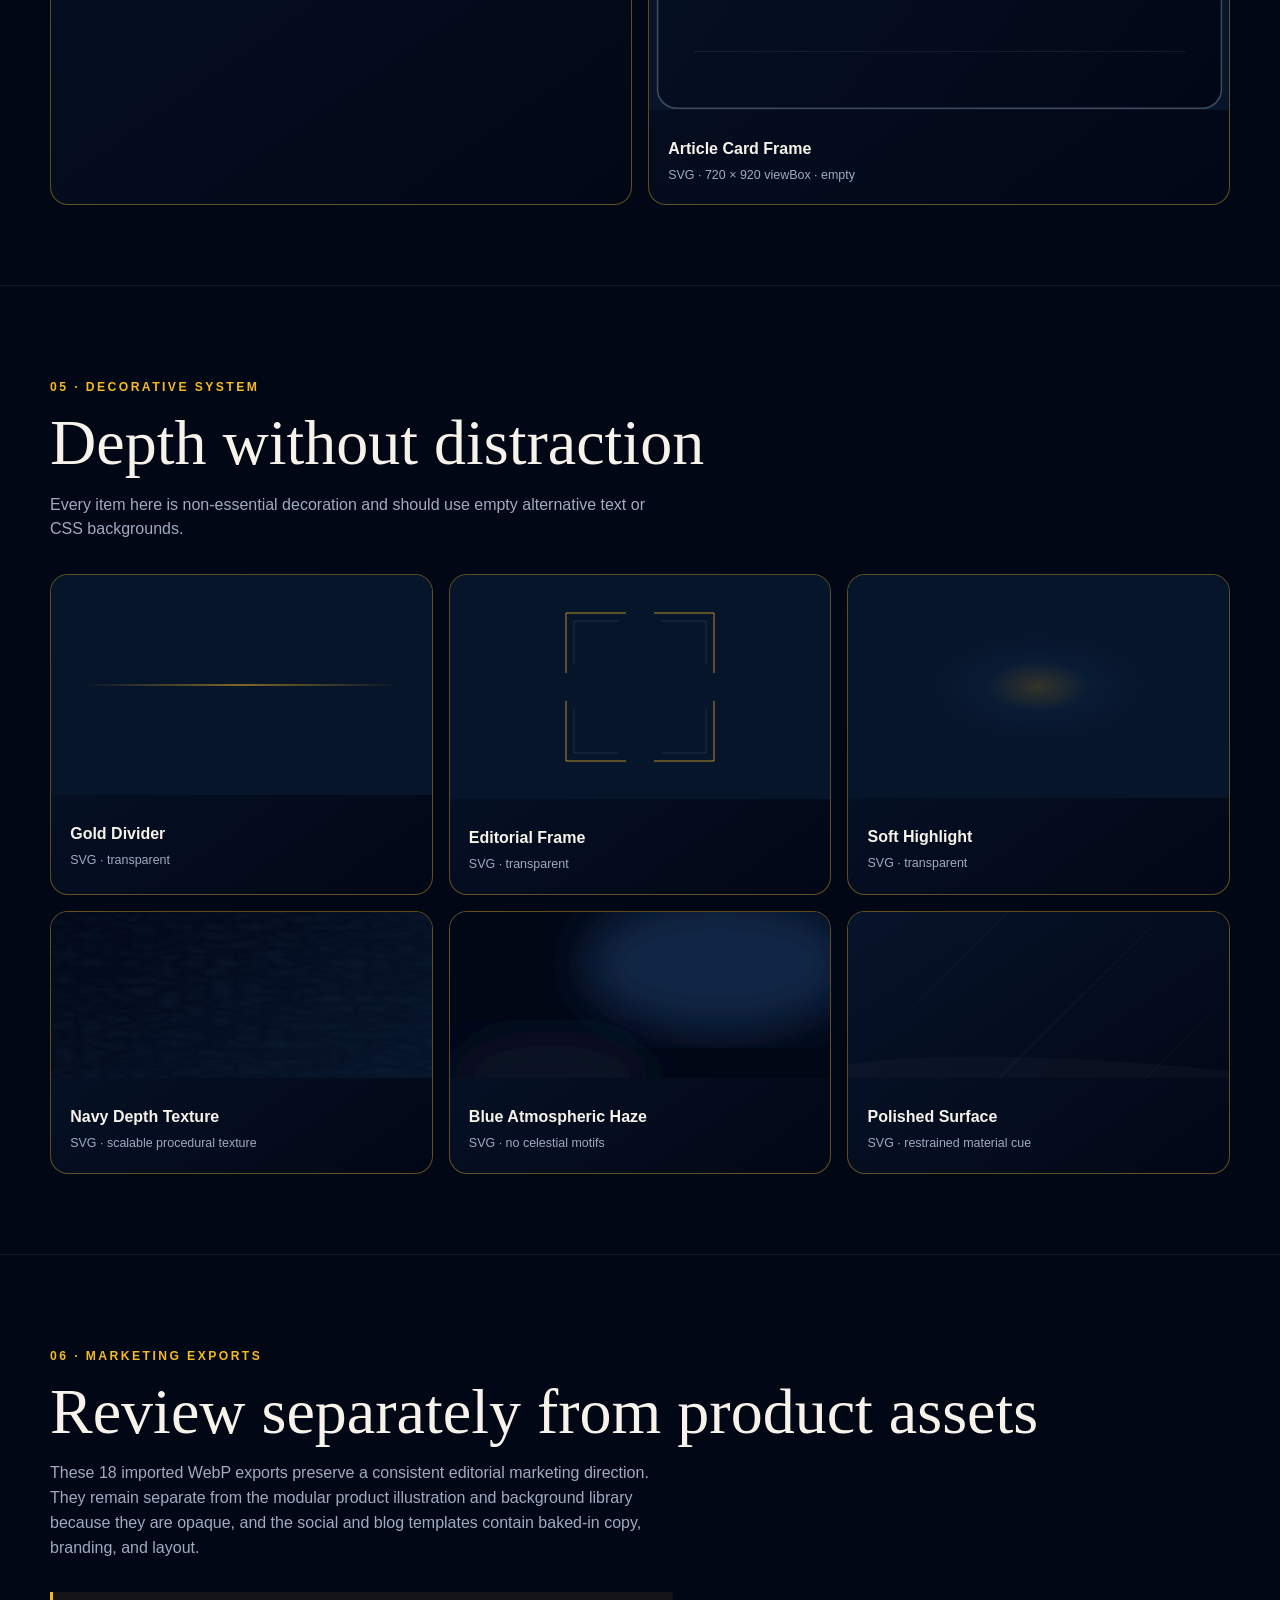
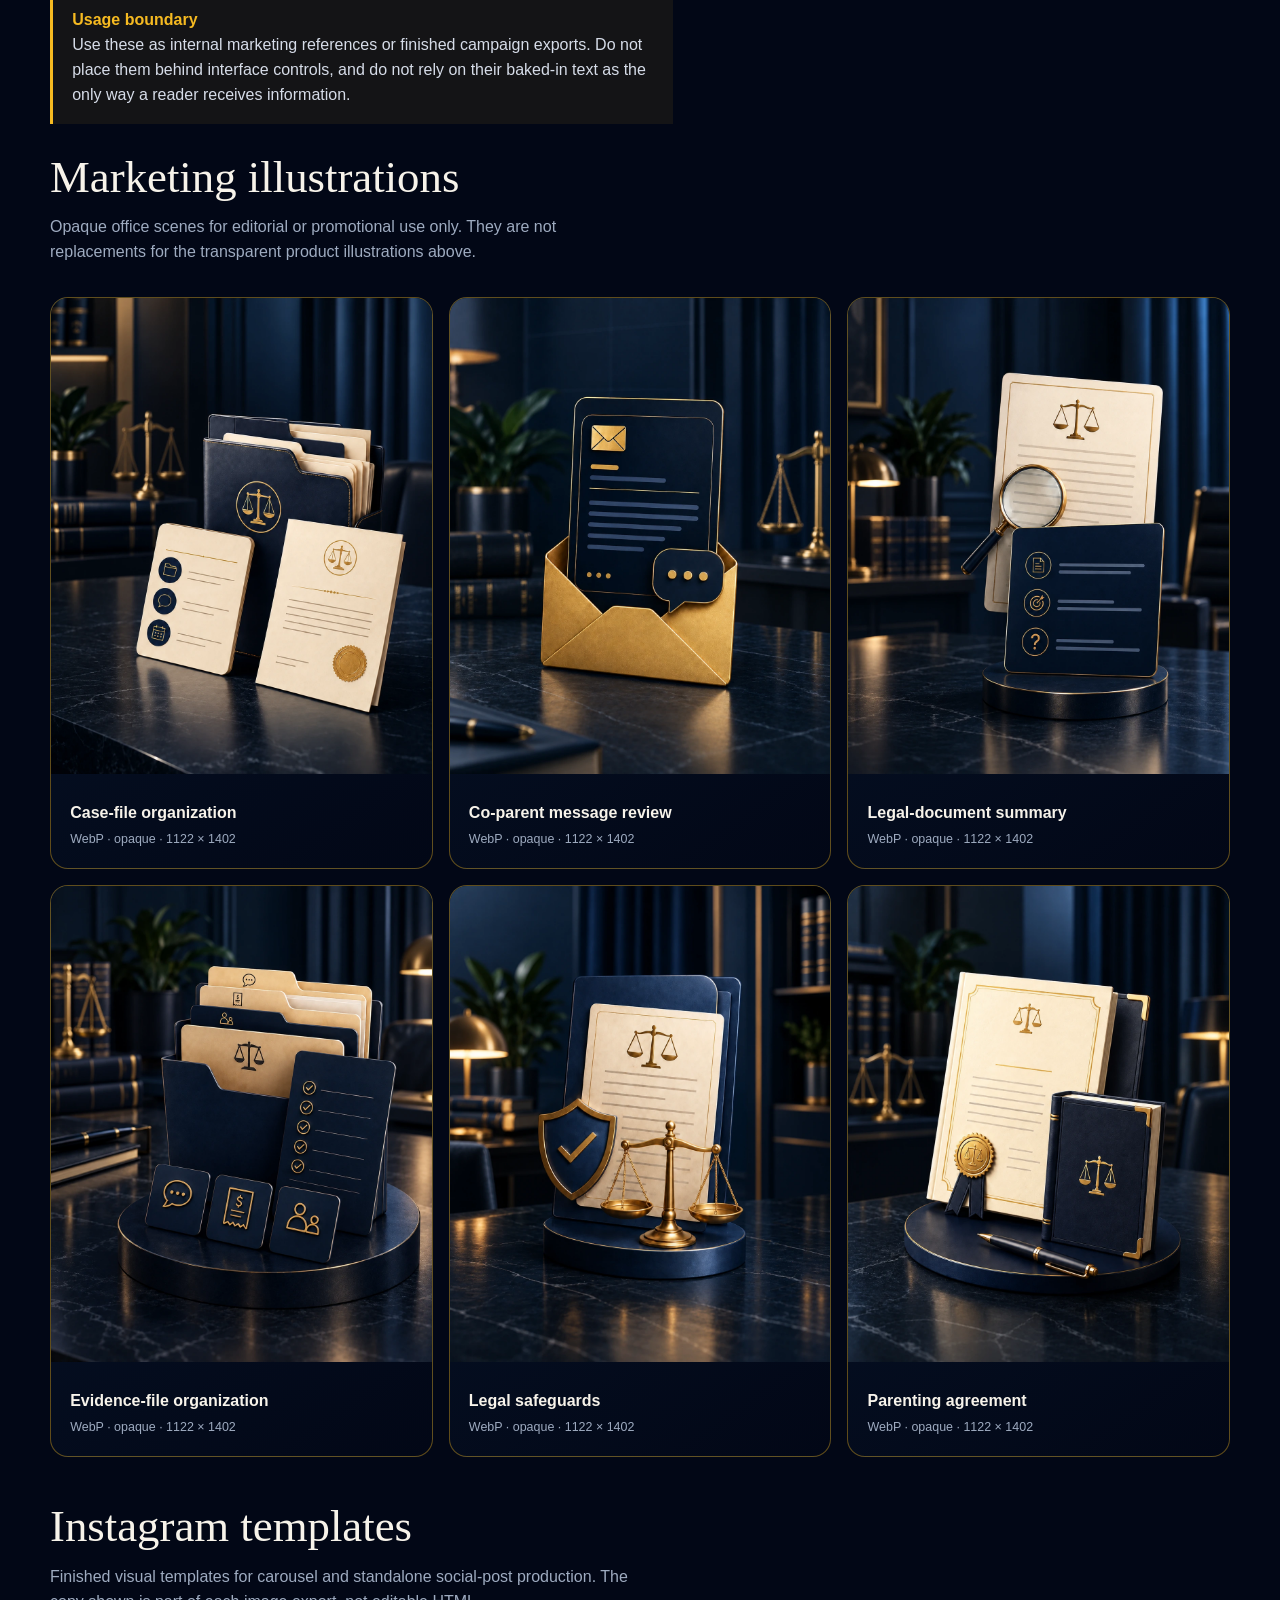
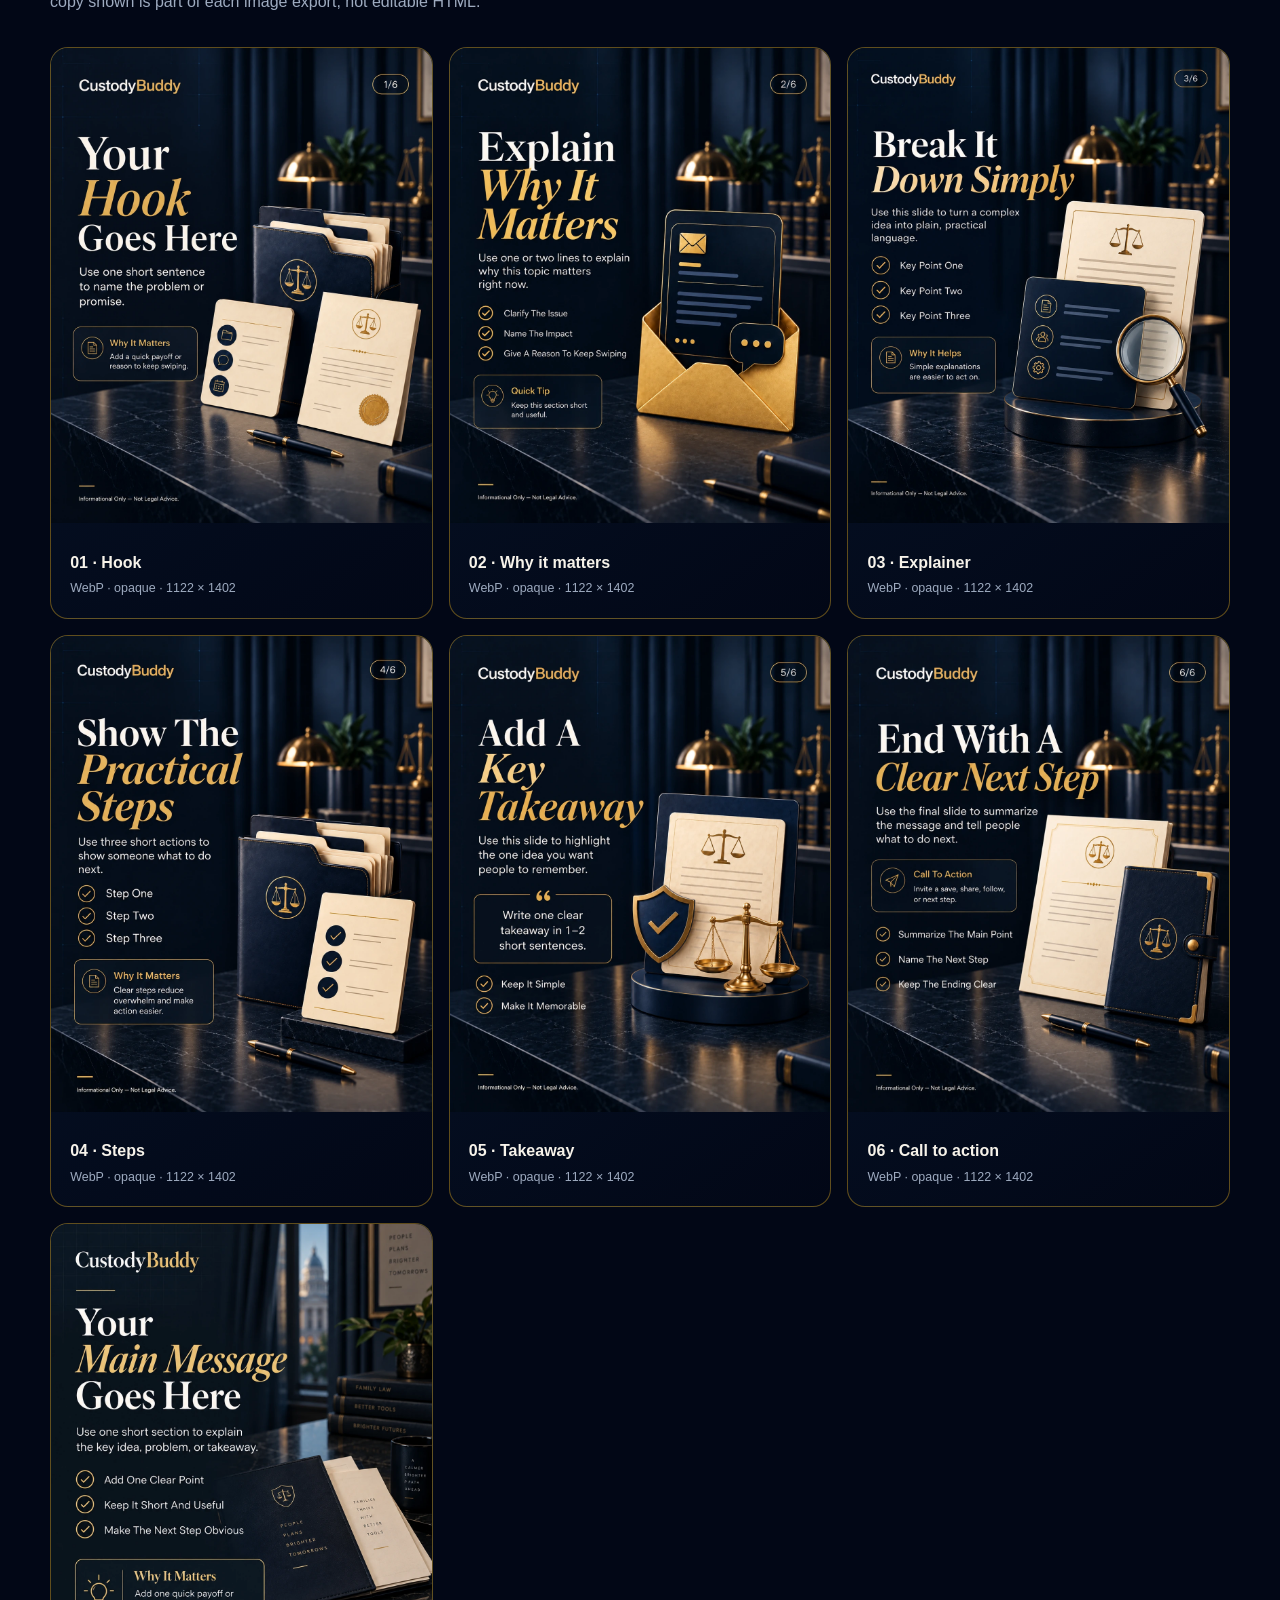
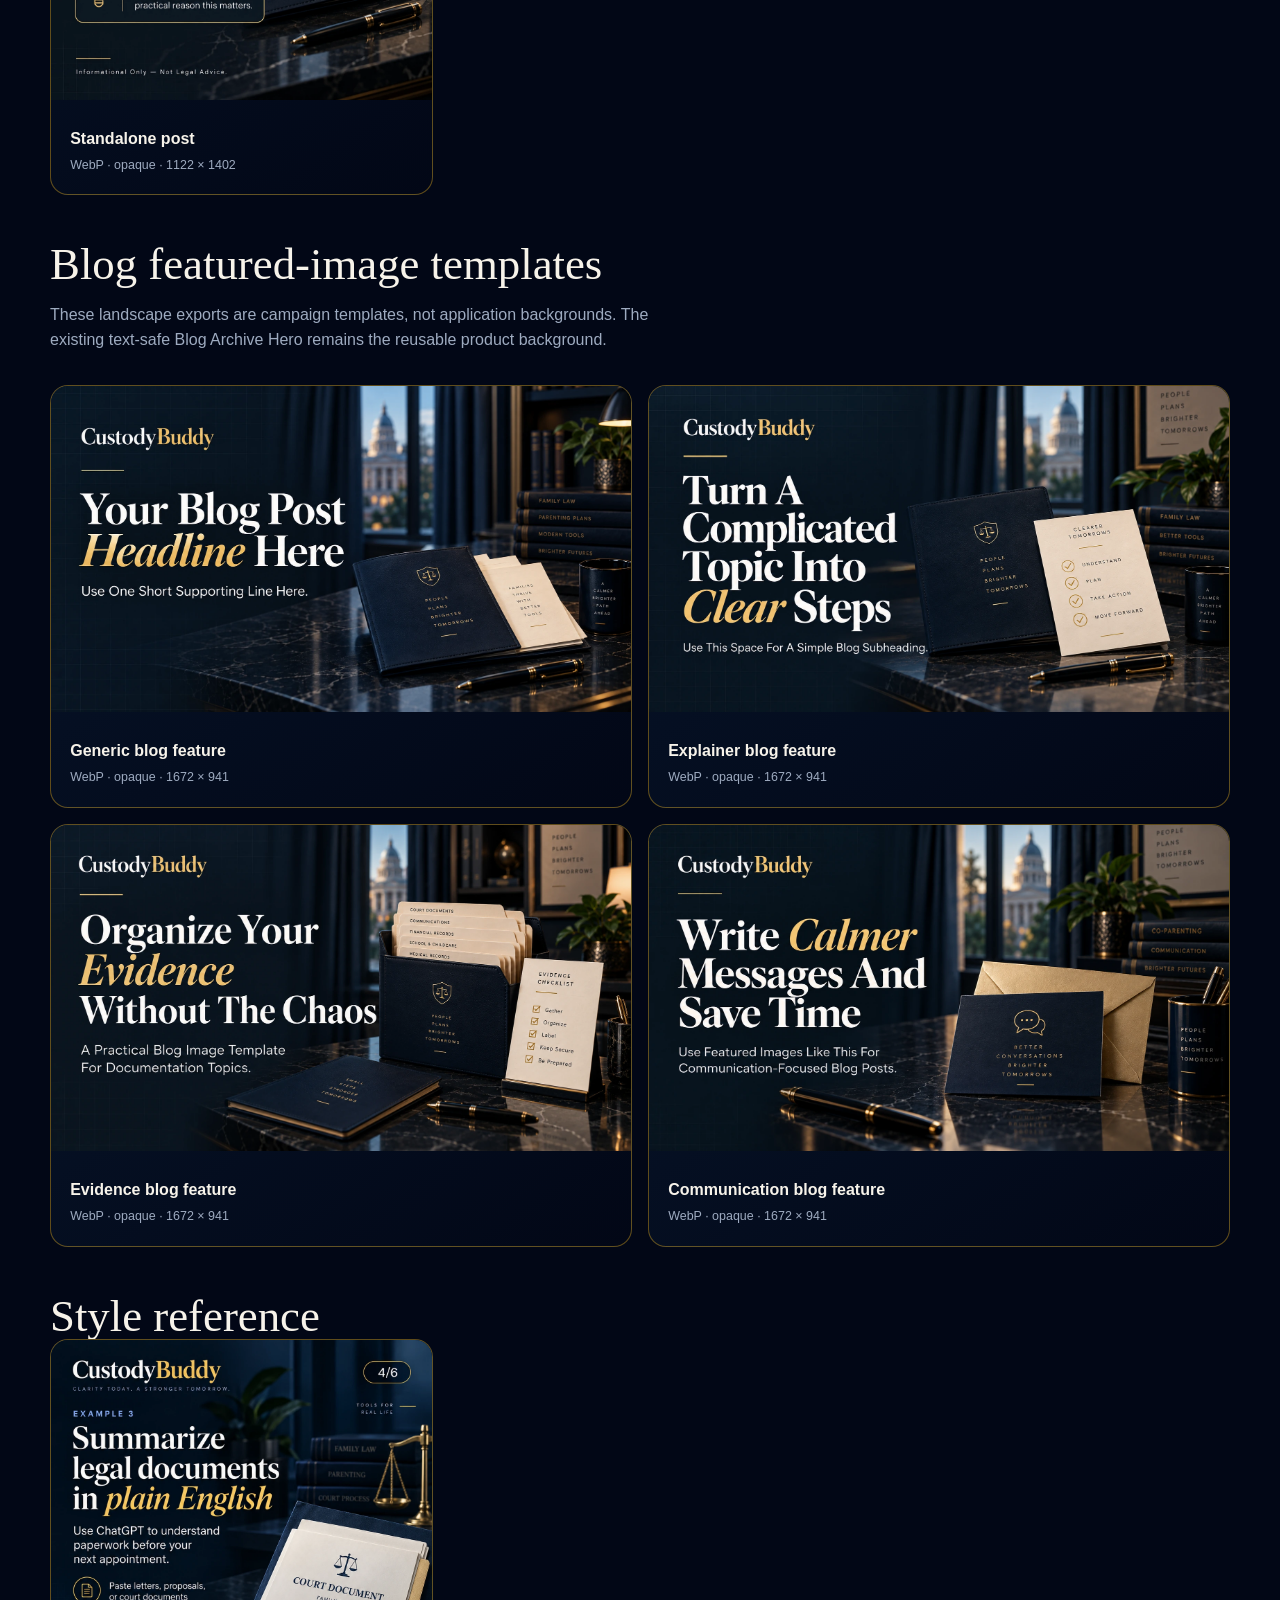
==== commit 8b17224c: "Update brand kit overview, enhance README, and refine changelog documentation" ====
--- a/showcase/index.html
+++ b/showcase/index.html
@@ -23,8 +23,8 @@
   </header>
   <nav class="nav" aria-label="Showcase sections"><div class="wrap"><a href="#brand-kit">Brand kit</a><a href="#foundation">Foundation</a><a href="#logos">Logos</a><a href="#illustrations">Illustrations</a><a href="#backgrounds">Backgrounds</a><a href="#decorative">Decorative</a><a href="#marketing">Marketing exports</a><a href="#mobile">Mobile scale</a></div></nav>
   <main id="main">
-    <section class="section" id="brand-kit"><div class="wrap"><p class="eyebrow">Overview · Internal review</p><h2>One map of the visual system</h2><p class="intro">This generated board organizes the approved logo, palette, typography, material language, and application direction. It is a contributor reference, not a production asset; the approved mood board, individual source assets, and manifest remain authoritative.</p>
-      <article class="card"><div class="brandkit-stage"><img src="../public/brand/generated/brand-kit/custodybuddy-brand-kit-overview-v1.png" alt="CustodyBuddy brand-kit overview showing logo, palette, typography, applications, illustration language, and interface elements"></div><div class="pad"><h3>CustodyBuddy brand-kit overview · v1</h3><p class="meta">PNG · internal reference · 1448 × 1086</p></div></article>
+    <section class="section" id="brand-kit"><div class="wrap"><p class="eyebrow">Overview · Internal review</p><h2>One map of the asset library</h2><p class="intro">This generated board organizes the approved logo, palette, core illustrations, background treatments, textures, and reference-only marketing exports. It is a contributor reference, not a production asset; the approved mood board, individual source assets, and manifest remain authoritative.</p>
+      <article class="card"><div class="brandkit-stage"><img src="../public/brand/generated/brand-kit/custodybuddy-brand-kit-overview-v1.png" alt="CustodyBuddy six-card asset overview showing wordmarks, monogram, app icon, core illustrations, backgrounds, and marketing exports"></div><div class="pad"><h3>CustodyBuddy brand-kit overview · v1</h3><p class="meta">PNG · internal reference · 1218 × 1292</p></div></article>
     </div></section>
     <section class="section" id="foundation"><div class="wrap"><p class="eyebrow">01 · Foundation</p><h2>Calm authority, warm support</h2><p class="intro">The approved palette is reproduced exactly. Gold is an accent, not a surface color. Serif display type provides editorial credibility; system sans-serif text keeps supporting content accessible without introducing a font dependency.</p>
       <div class="palette" aria-label="Approved color palette">
